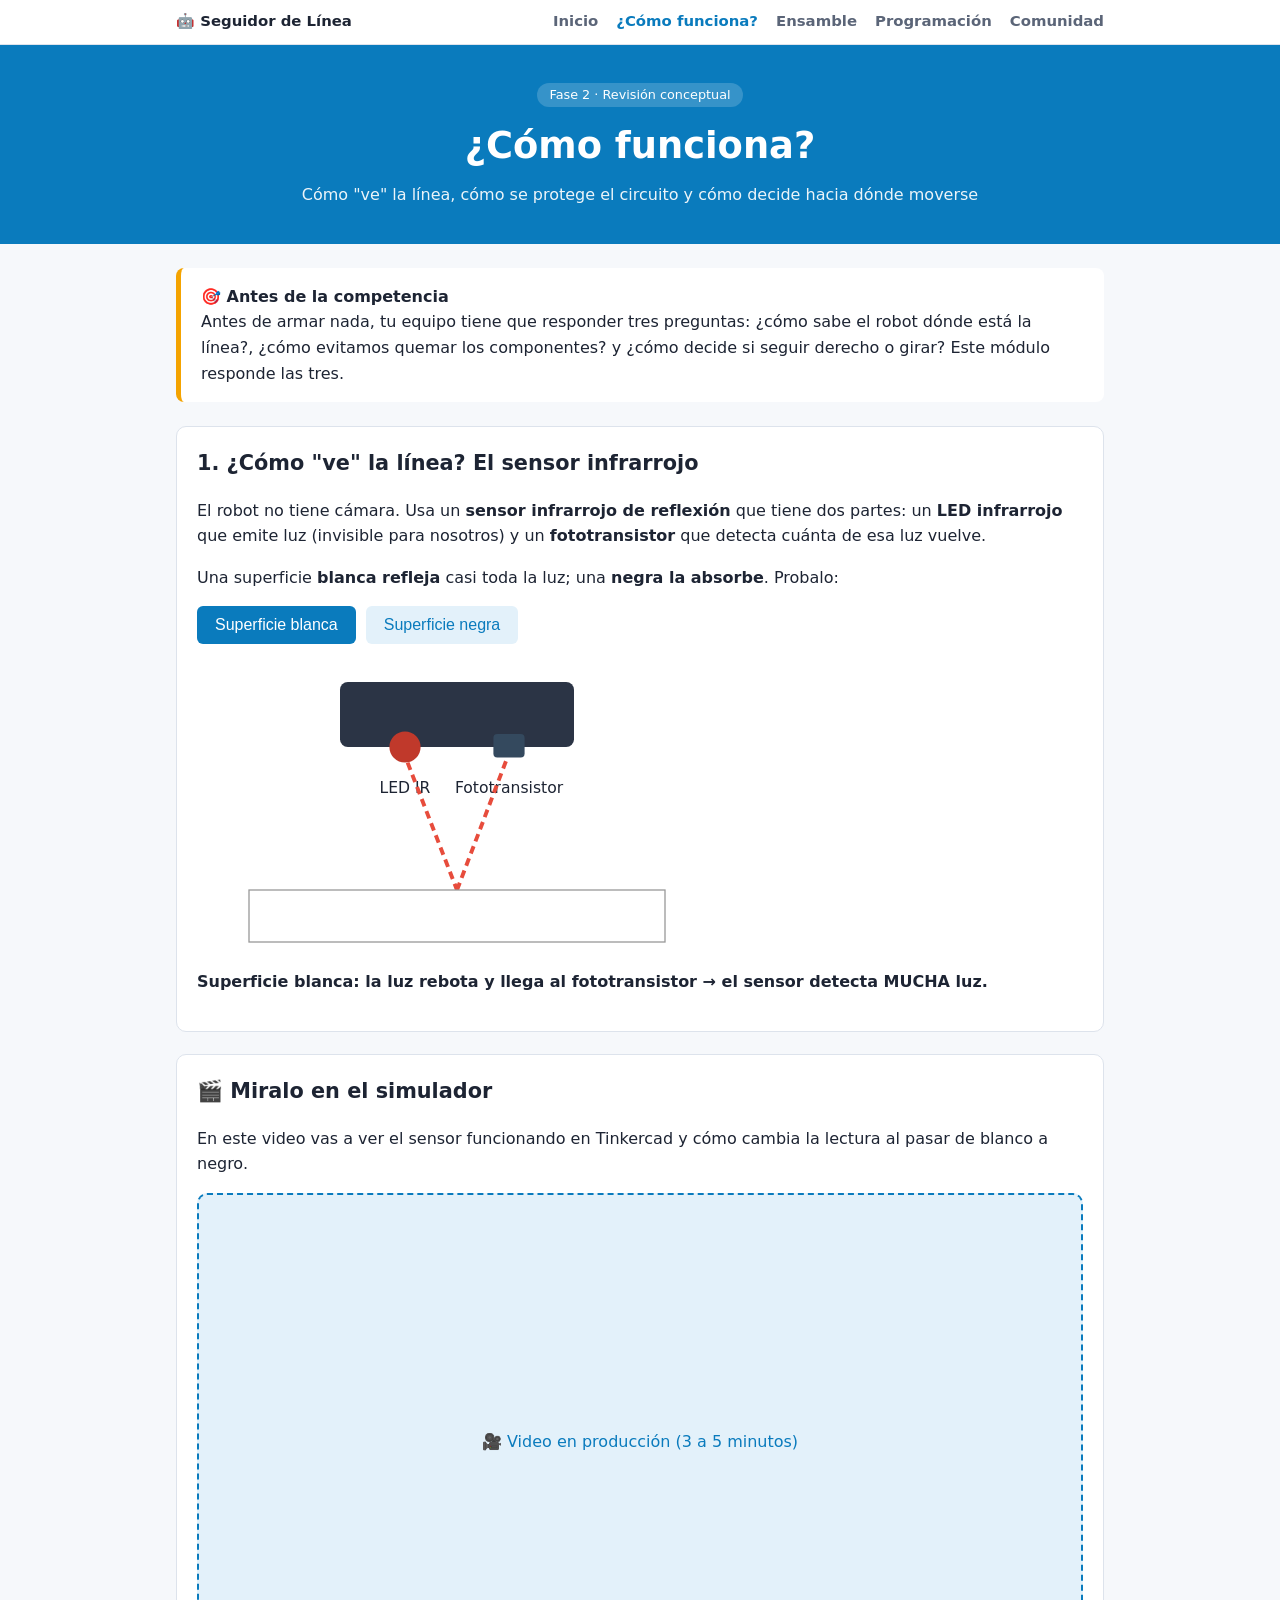
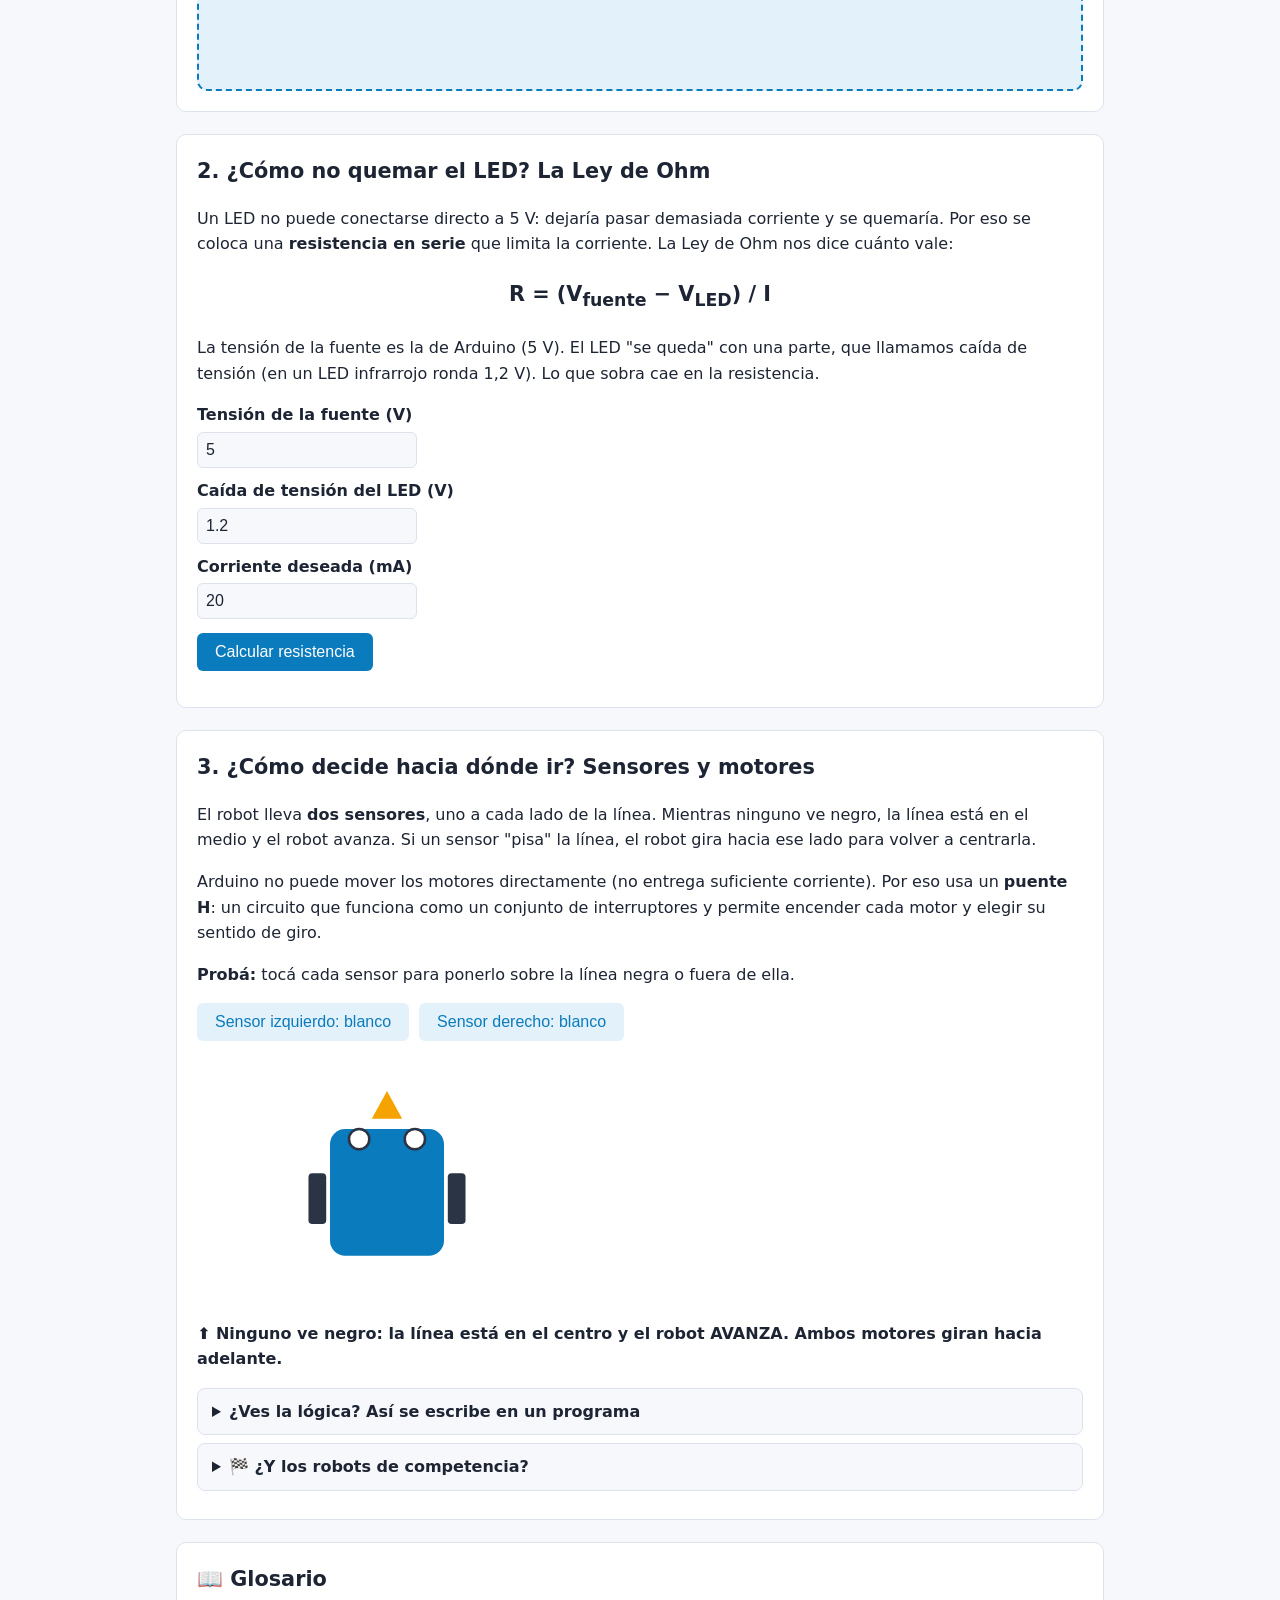
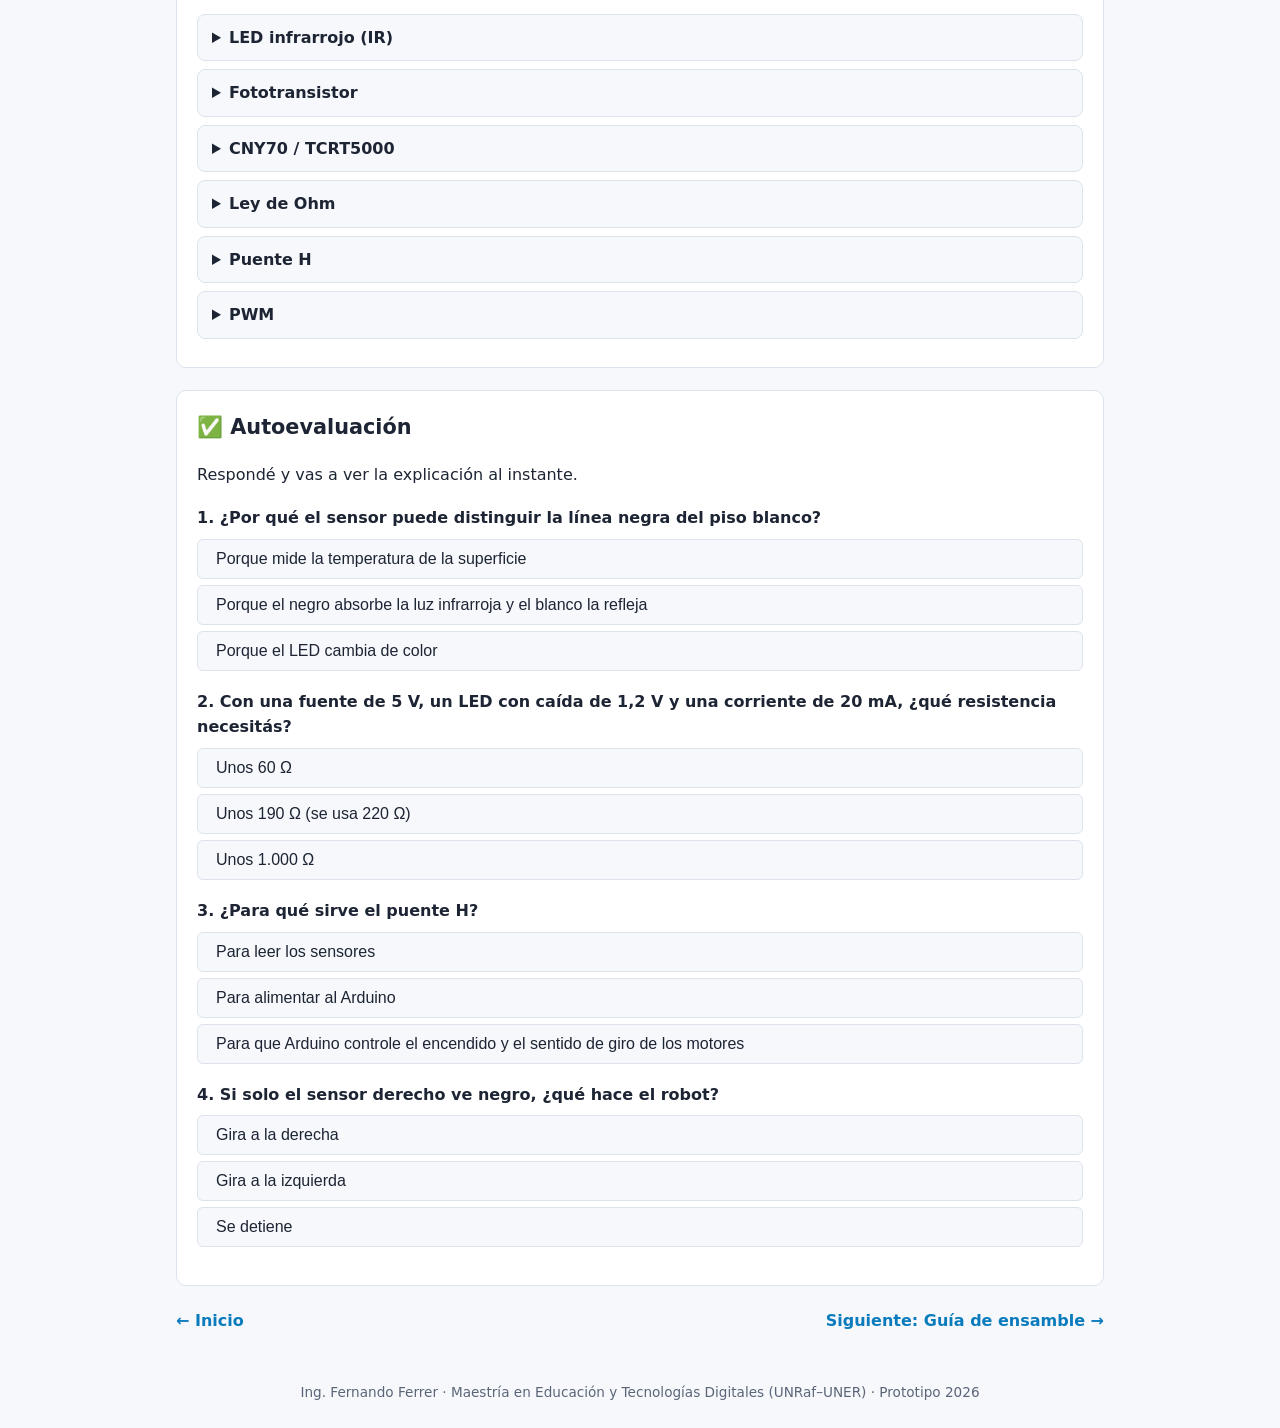
==== como-funciona.html @ a059bcbe "Add files via upload" ====
<!doctype html>
<html lang="es">
<head>
<meta charset="utf-8">
<meta name="viewport" content="width=device-width, initial-scale=1">
<title>¿Cómo funciona? · Seguidor de Línea</title>
<link rel="stylesheet" href="styles.css">
</head>
<body>
<nav class="top"><div class="in">
  <a class="marca" href="index.html">🤖 Seguidor de Línea</a>
  <a href="index.html">Inicio</a>
  <a class="activo" href="como-funciona.html">¿Cómo funciona?</a>
  <a href="ensamble.html">Ensamble</a>
  <a href="programacion.html">Programación</a>
  <a href="comunidad.html">Comunidad</a>
</div></nav>

<header class="hero">
  <span class="fase">Fase 2 · Revisión conceptual</span>
  <h1>¿Cómo funciona?</h1>
  <p>Cómo "ve" la línea, cómo se protege el circuito y cómo decide hacia dónde moverse</p>
</header>

<main>
  <div class="reto">
    <strong>🎯 Antes de la competencia</strong><br>
    Antes de armar nada, tu equipo tiene que responder tres preguntas: ¿cómo sabe el robot dónde está la línea?,
    ¿cómo evitamos quemar los componentes? y ¿cómo decide si seguir derecho o girar?
    Este módulo responde las tres.
  </div>

  <!-- 1. SENSOR -->
  <section class="caja">
    <h2>1. ¿Cómo "ve" la línea? El sensor infrarrojo</h2>
    <p>El robot no tiene cámara. Usa un <strong>sensor infrarrojo de reflexión</strong> que tiene dos partes:
      un <strong>LED infrarrojo</strong> que emite luz (invisible para nosotros) y un <strong>fototransistor</strong> que detecta cuánta de esa luz vuelve.</p>
    <p>Una superficie <strong>blanca refleja</strong> casi toda la luz; una <strong>negra la absorbe</strong>. Probalo:</p>
    <div style="display:flex;gap:10px;flex-wrap:wrap;margin:12px 0">
      <button id="bBlanco" onclick="superficie('blanco')">Superficie blanca</button>
      <button id="bNegro" class="sec" onclick="superficie('negro')">Superficie negra</button>
    </div>
    <svg viewBox="0 0 400 230" style="width:100%;max-width:520px;display:block" role="img" aria-label="Esquema del sensor infrarrojo sobre la superficie">
      <rect x="110" y="20" width="180" height="50" rx="6" fill="#2b3445"/>
      <circle cx="160" cy="70" r="12" fill="#c0392b"/>
      <text x="160" y="105" text-anchor="middle" font-size="12" fill="currentColor">LED IR</text>
      <rect x="228" y="60" width="24" height="18" rx="3" fill="#34495e"/>
      <text x="240" y="105" text-anchor="middle" font-size="12" fill="currentColor">Fototransistor</text>
      <line x1="162" y1="82" x2="200" y2="180" stroke="#e74c3c" stroke-width="3" stroke-dasharray="6 4"/>
      <line id="rayo" x1="200" y1="180" x2="238" y2="80" stroke="#e74c3c" stroke-width="3" stroke-dasharray="6 4"/>
      <rect id="piso" x="40" y="180" width="320" height="40" fill="#ffffff" stroke="#999"/>
    </svg>
    <p class="res" id="lectura"></p>
  </section>

  <!-- VIDEO -->
  <section class="caja">
    <h2>🎬 Miralo en el simulador</h2>
    <p>En este video vas a ver el sensor funcionando en Tinkercad y cómo cambia la lectura al pasar de blanco a negro.</p>
    <div class="video">
      <!-- Cuando subas el video a YouTube (como "no listado"), reemplazá este texto por:
           <iframe src="https://www.youtube.com/embed/CODIGO_DEL_VIDEO" title="Sensor infrarrojo en Tinkercad" allowfullscreen></iframe> -->
      🎥 Video en producción (3 a 5 minutos)
    </div>
  </section>

  <!-- 2. OHM -->
  <section class="caja">
    <h2>2. ¿Cómo no quemar el LED? La Ley de Ohm</h2>
    <p>Un LED no puede conectarse directo a 5 V: dejaría pasar demasiada corriente y se quemaría.
      Por eso se coloca una <strong>resistencia en serie</strong> que limita la corriente. La Ley de Ohm nos dice cuánto vale:</p>
    <p style="text-align:center;font-size:1.3rem;font-weight:700">R = (V<sub>fuente</sub> − V<sub>LED</sub>) / I</p>
    <p>La tensión de la fuente es la de Arduino (5 V). El LED "se queda" con una parte, que llamamos caída de tensión
      (en un LED infrarrojo ronda 1,2 V). Lo que sobra cae en la resistencia.</p>
    <label for="vf">Tensión de la fuente (V)</label>
    <input id="vf" type="number" value="5" step="0.1">
    <label for="vl">Caída de tensión del LED (V)</label>
    <input id="vl" type="number" value="1.2" step="0.1">
    <label for="ma">Corriente deseada (mA)</label>
    <input id="ma" type="number" value="20" step="1">
    <div style="margin-top:14px"><button onclick="calcular()">Calcular resistencia</button></div>
    <p class="res" id="resOhm"></p>
  </section>

  <!-- 3. DECISION -->
  <section class="caja">
    <h2>3. ¿Cómo decide hacia dónde ir? Sensores y motores</h2>
    <p>El robot lleva <strong>dos sensores</strong>, uno a cada lado de la línea. Mientras ninguno ve negro, la línea está en el medio y el robot avanza.
      Si un sensor "pisa" la línea, el robot gira hacia ese lado para volver a centrarla.</p>
    <p>Arduino no puede mover los motores directamente (no entrega suficiente corriente). Por eso usa un <strong>puente H</strong>:
      un circuito que funciona como un conjunto de interruptores y permite encender cada motor y elegir su sentido de giro.</p>
    <p><strong>Probá:</strong> tocá cada sensor para ponerlo sobre la línea negra o fuera de ella.</p>
    <div style="display:flex;gap:10px;flex-wrap:wrap;margin:12px 0">
      <button id="sIzq" class="sec" onclick="toggle('izq')">Sensor izquierdo: blanco</button>
      <button id="sDer" class="sec" onclick="toggle('der')">Sensor derecho: blanco</button>
    </div>
    <svg viewBox="0 0 300 200" style="width:100%;max-width:380px;display:block" role="img" aria-label="Robot visto desde arriba">
      <g id="robot" style="transition:transform .4s" transform-origin="150 110">
        <rect x="105" y="60" width="90" height="100" rx="12" fill="#0a7bbd"/>
        <rect x="88" y="95" width="14" height="40" rx="3" fill="#2b3445"/>
        <rect x="198" y="95" width="14" height="40" rx="3" fill="#2b3445"/>
        <circle id="ledIzq" cx="128" cy="68" r="8" fill="#fff" stroke="#2b3445" stroke-width="2"/>
        <circle id="ledDer" cx="172" cy="68" r="8" fill="#fff" stroke="#2b3445" stroke-width="2"/>
        <polygon points="150,30 138,52 162,52" fill="#f4a300"/>
      </g>
    </svg>
    <p class="res" id="decision"></p>
    <details><summary>¿Ves la lógica? Así se escribe en un programa</summary>
<pre style="overflow-x:auto;font-size:.9rem">si (izquierdo ve negro Y derecho ve negro)  → detenerse
si no, si (izquierdo ve negro)              → girar a la izquierda
si no, si (derecho ve negro)                → girar a la derecha
si no                                       → avanzar</pre>
      Esto es una <strong>estructura condicional</strong>. En el módulo de Programación la vas a escribir en Arduino.
    </details>
    <details><summary>🏁 ¿Y los robots de competencia?</summary>
      Con dos sensores el robot sigue la línea, pero "zigzaguea" y pierde tiempo. Los robots de competencia usan
      una <strong>barra de varios sensores</strong> (5 a 8) para saber <em>cuánto</em> se desvió de la línea, y regulan
      la velocidad de cada motor con <strong>PWM</strong> en lugar de solo encenderlos o apagarlos. Así pueden tomar
      las curvas sin frenar. Es el paso que vas a dar en el módulo de Programación.
    </details>
  </section>

  <!-- GLOSARIO -->
  <section class="caja">
    <h2>📖 Glosario</h2>
    <details><summary>LED infrarrojo (IR)</summary>Diodo que emite luz infrarroja, invisible para el ojo humano pero detectable por sensores.</details>
    <details><summary>Fototransistor</summary>Componente que deja pasar más o menos corriente según la cantidad de luz que recibe.</details>
    <details><summary>CNY70 / TCRT5000</summary>Modelos comerciales de sensor de reflexión que traen el LED IR y el fototransistor en una misma pieza.</details>
    <details><summary>Ley de Ohm</summary>Relación entre tensión (V), corriente (I) y resistencia (R): V = I × R.</details>
    <details><summary>Puente H</summary>Circuito (por ejemplo L293D o L298N) que permite controlar el encendido y el sentido de giro de un motor de corriente continua.</details>
    <details><summary>PWM</summary>Modulación por ancho de pulso: una forma de regular la velocidad del motor encendiéndolo y apagándolo muy rápido.</details>
  </section>

  <!-- QUIZ -->
  <section class="caja">
    <h2>✅ Autoevaluación</h2>
    <p>Respondé y vas a ver la explicación al instante.</p>
    <div id="quiz"></div>
    <p class="res" id="puntaje"></p>
  </section>

  <div class="pasos">
    <a href="index.html">← Inicio</a>
    <a href="ensamble.html">Siguiente: Guía de ensamble →</a>
  </div>
</main>

<footer>
  Ing. Fernando Ferrer · Maestría en Educación y Tecnologías Digitales (UNRaf–UNER) · Prototipo 2026
</footer>

<script>
// 1. Sensor
function superficie(tipo){
  var blanco = tipo === 'blanco';
  document.getElementById('piso').setAttribute('fill', blanco ? '#ffffff' : '#111111');
  var r = document.getElementById('rayo');
  r.setAttribute('opacity', blanco ? '1' : '0.12');
  document.getElementById('bBlanco').className = blanco ? '' : 'sec';
  document.getElementById('bNegro').className = blanco ? 'sec' : '';
  document.getElementById('lectura').textContent = blanco
    ? 'Superficie blanca: la luz rebota y llega al fototransistor → el sensor detecta MUCHA luz.'
    : 'Superficie negra: la luz se absorbe y casi no vuelve → el sensor detecta POCA luz. ¡Encontró la línea!';
}
superficie('blanco');

// 2. Ohm
var E12 = [1,1.2,1.5,1.8,2.2,2.7,3.3,3.9,4.7,5.6,6.8,8.2];
function comercial(r){
  var d = Math.pow(10, Math.floor(Math.log10(r)));
  for (var k = 0; k < 2; k++){
    for (var i = 0; i < E12.length; i++){ var v = E12[i]*d; if (v >= r - 1e-9) return v; }
    d *= 10;
  }
  return r;
}
function calcular(){
  var vf = parseFloat(document.getElementById('vf').value);
  var vl = parseFloat(document.getElementById('vl').value);
  var i = parseFloat(document.getElementById('ma').value) / 1000;
  var out = document.getElementById('resOhm');
  if (!(vf > 0) || !(vl >= 0) || !(i > 0)) { out.textContent = 'Revisá los valores: deben ser mayores a cero.'; return; }
  if (vl >= vf) { out.textContent = 'La caída del LED tiene que ser menor que la tensión de la fuente.'; return; }
  var r = (vf - vl) / i;
  var c = comercial(r);
  out.textContent = 'R = (' + vf + ' − ' + vl + ') / ' + i + ' A = ' + r.toFixed(0) +
    ' Ω  →  usá el valor comercial ' + (c >= 1000 ? (c/1000) + ' kΩ' : c.toFixed(0) + ' Ω') +
    ' (siempre el inmediato superior, así la corriente queda un poco por debajo del límite).';
}

// 3. Decision
var est = {izq:false, der:false};
function toggle(lado){
  est[lado] = !est[lado];
  var b = document.getElementById(lado === 'izq' ? 'sIzq' : 'sDer');
  b.textContent = 'Sensor ' + (lado === 'izq' ? 'izquierdo' : 'derecho') + ': ' + (est[lado] ? 'NEGRO' : 'blanco');
  b.className = est[lado] ? '' : 'sec';
  document.getElementById(lado === 'izq' ? 'ledIzq' : 'ledDer').setAttribute('fill', est[lado] ? '#111' : '#fff');
  decidir();
}
function decidir(){
  var t, ang = 0;
  if (est.izq && est.der){ t = '⏹️ Ambos ven negro (cruce o fin de pista): el robot se DETIENE. Los dos motores se apagan.'; }
  else if (est.izq){ t = '↖️ La línea quedó a la izquierda: el robot GIRA A LA IZQUIERDA. Se frena el motor izquierdo y sigue el derecho.'; ang = -25; }
  else if (est.der){ t = '↗️ La línea quedó a la derecha: el robot GIRA A LA DERECHA. Se frena el motor derecho y sigue el izquierdo.'; ang = 25; }
  else { t = '⬆️ Ninguno ve negro: la línea está en el centro y el robot AVANZA. Ambos motores giran hacia adelante.'; }
  document.getElementById('robot').setAttribute('transform', 'rotate(' + ang + ' 150 110)');
  document.getElementById('decision').textContent = t;
}
decidir();

// Quiz
var preguntas = [
  {p:'¿Por qué el sensor puede distinguir la línea negra del piso blanco?',
   o:['Porque mide la temperatura de la superficie','Porque el negro absorbe la luz infrarroja y el blanco la refleja','Porque el LED cambia de color'], c:1,
   e:'El fototransistor recibe mucha luz reflejada sobre blanco y muy poca sobre negro.'},
  {p:'Con una fuente de 5 V, un LED con caída de 1,2 V y una corriente de 20 mA, ¿qué resistencia necesitás?',
   o:['Unos 60 Ω','Unos 190 Ω (se usa 220 Ω)','Unos 1.000 Ω'], c:1,
   e:'R = (5 − 1,2) / 0,02 = 190 Ω. Se elige el valor comercial superior: 220 Ω.'},
  {p:'¿Para qué sirve el puente H?',
   o:['Para leer los sensores','Para alimentar al Arduino','Para que Arduino controle el encendido y el sentido de giro de los motores'], c:2,
   e:'Arduino da muy poca corriente; el puente H maneja la potencia de los motores siguiendo sus órdenes.'},
  {p:'Si solo el sensor derecho ve negro, ¿qué hace el robot?',
   o:['Gira a la derecha','Gira a la izquierda','Se detiene'], c:0,
   e:'La línea se corrió hacia la derecha, así que el robot gira hacia ese lado para volver a centrarla.'}
];
var aciertos = 0, respondidas = 0;
var qz = document.getElementById('quiz');
preguntas.forEach(function(q, n){
  var d = document.createElement('div'); d.className = 'pregunta';
  var h = document.createElement('p'); h.textContent = (n+1) + '. ' + q.p; d.appendChild(h);
  var fb = document.createElement('div'); fb.className = 'fb';
  q.o.forEach(function(txt, k){
    var b = document.createElement('button'); b.className = 'opc'; b.textContent = txt;
    b.onclick = function(){
      if (d.dataset.ok) return; d.dataset.ok = '1'; respondidas++;
      var bien = k === q.c; if (bien) aciertos++;
      b.classList.add(bien ? 'ok' : 'mal');
      d.querySelectorAll('.opc')[q.c].classList.add('ok');
      fb.textContent = (bien ? '¡Correcto! ' : 'No exactamente. ') + q.e;
      if (respondidas === preguntas.length)
        document.getElementById('puntaje').textContent = 'Resultado: ' + aciertos + ' de ' + preguntas.length +
          (aciertos === preguntas.length ? ' 🎉 ¡Listo para el ensamble!' : ' · Repasá las secciones y volvé a intentarlo recargando la página.');
    };
    d.appendChild(b);
  });
  d.appendChild(fb); qz.appendChild(d);
});
</script>
</body>
</html>
---- styles.css ----
:root{
  --bg:#f6f8fb; --card:#ffffff; --text:#1d2433; --muted:#5b6578;
  --accent:#0a7bbd; --accent-soft:#e3f1fa; --accent2:#f4a300;
  --ok:#1f9d55; --bad:#d64545; --border:#dde3ec;
}
@media (prefers-color-scheme: dark){
  :root{ --bg:#11151c; --card:#1a202b; --text:#e8ecf3; --muted:#9aa5b8;
         --border:#2c3442; --accent:#3aa8e8; --accent-soft:#16303f; }
}
*{box-sizing:border-box}
body{margin:0;font-family:system-ui,-apple-system,"Segoe UI",Roboto,sans-serif;background:var(--bg);color:var(--text);line-height:1.6}
a{color:var(--accent)}
nav.top{background:var(--card);border-bottom:1px solid var(--border);position:sticky;top:0;z-index:10}
nav.top .in{max-width:960px;margin:0 auto;padding:10px 16px;display:flex;flex-wrap:wrap;gap:6px 18px;align-items:center}
nav.top a{text-decoration:none;color:var(--muted);font-size:.93rem;font-weight:600}
nav.top a.marca{color:var(--text);margin-right:auto}
nav.top a.activo{color:var(--accent)}
header.hero{background:var(--accent);color:#fff;padding:36px 16px;text-align:center}
header.hero h1{margin:0 0 6px;font-size:clamp(1.5rem,4vw,2.3rem)}
header.hero p{margin:0;opacity:.92}
.fase{display:inline-block;background:rgba(255,255,255,.18);border-radius:20px;padding:2px 12px;font-size:.8rem;margin-bottom:10px}
main{max-width:960px;margin:0 auto;padding:24px 16px}
.reto{background:var(--card);border-left:5px solid var(--accent2);padding:16px 20px;border-radius:8px;margin-bottom:24px}
.caja{background:var(--card);border:1px solid var(--border);border-radius:10px;padding:20px;margin-bottom:22px}
.caja h2{margin-top:0;font-size:1.3rem}
.grid{display:grid;grid-template-columns:repeat(auto-fit,minmax(200px,1fr));gap:14px}
.nodo{background:var(--card);border:1px solid var(--border);border-radius:10px;padding:16px;text-decoration:none;color:var(--text);display:block}
.nodo:hover{border-color:var(--accent)}
.nodo strong{display:block;color:var(--accent);margin-bottom:4px}
.nodo span{color:var(--muted);font-size:.92rem}
.badge{display:inline-block;font-size:.75rem;font-weight:700;padding:2px 10px;border-radius:12px;background:var(--accent-soft);color:var(--accent)}
.badge.wip{background:#fff3d6;color:#8a5a00}
label{display:block;margin:10px 0 4px;font-weight:600}
input[type=number]{width:100%;max-width:220px;padding:8px;border:1px solid var(--border);border-radius:6px;background:var(--bg);color:var(--text);font-size:1rem}
button{padding:10px 18px;border:0;border-radius:6px;background:var(--accent);color:#fff;font-size:1rem;cursor:pointer}
button.sec{background:var(--accent-soft);color:var(--accent)}
.res{margin-top:14px;font-weight:600}
.video{position:relative;aspect-ratio:16/9;background:var(--accent-soft);border:2px dashed var(--accent);border-radius:10px;display:flex;align-items:center;justify-content:center;text-align:center;padding:16px;color:var(--accent)}
.video iframe{position:absolute;inset:0;width:100%;height:100%;border:0;border-radius:10px}
details{border:1px solid var(--border);border-radius:8px;padding:10px 14px;margin:8px 0;background:var(--bg)}
summary{cursor:pointer;font-weight:600}
.pregunta{margin:18px 0}
.pregunta p{font-weight:600;margin:0 0 8px}
.opc{display:block;width:100%;text-align:left;margin:6px 0;background:var(--bg);color:var(--text);border:1px solid var(--border)}
.opc.ok{background:#e1f5e9;border-color:var(--ok);color:#135c33}
.opc.mal{background:#fbe3e3;border-color:var(--bad);color:#7a1f1f}
.fb{font-size:.93rem;color:var(--muted);margin-top:4px}
.pasos{display:flex;justify-content:space-between;gap:12px;flex-wrap:wrap;margin-top:10px}
.pasos a{font-weight:600;text-decoration:none}
footer{text-align:center;color:var(--muted);font-size:.85rem;padding:24px 16px}
svg text{font-family:system-ui,sans-serif}
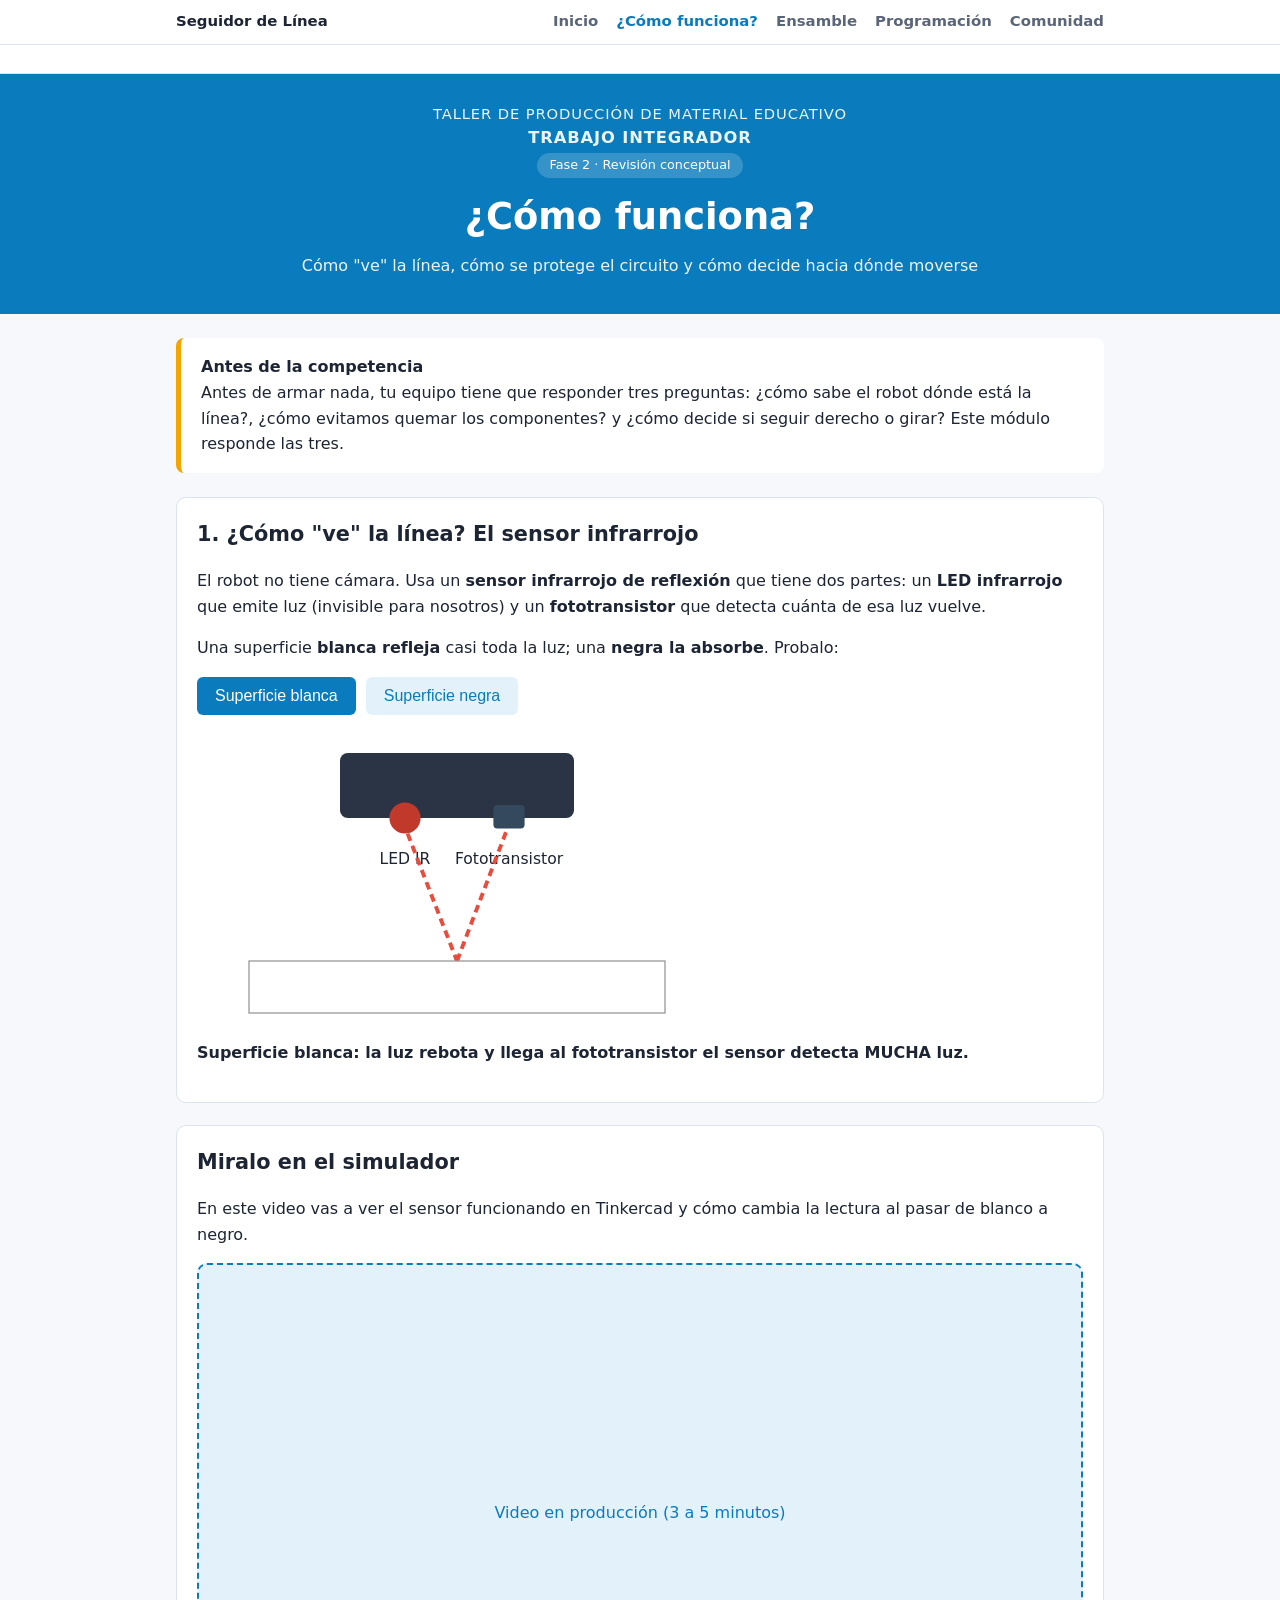
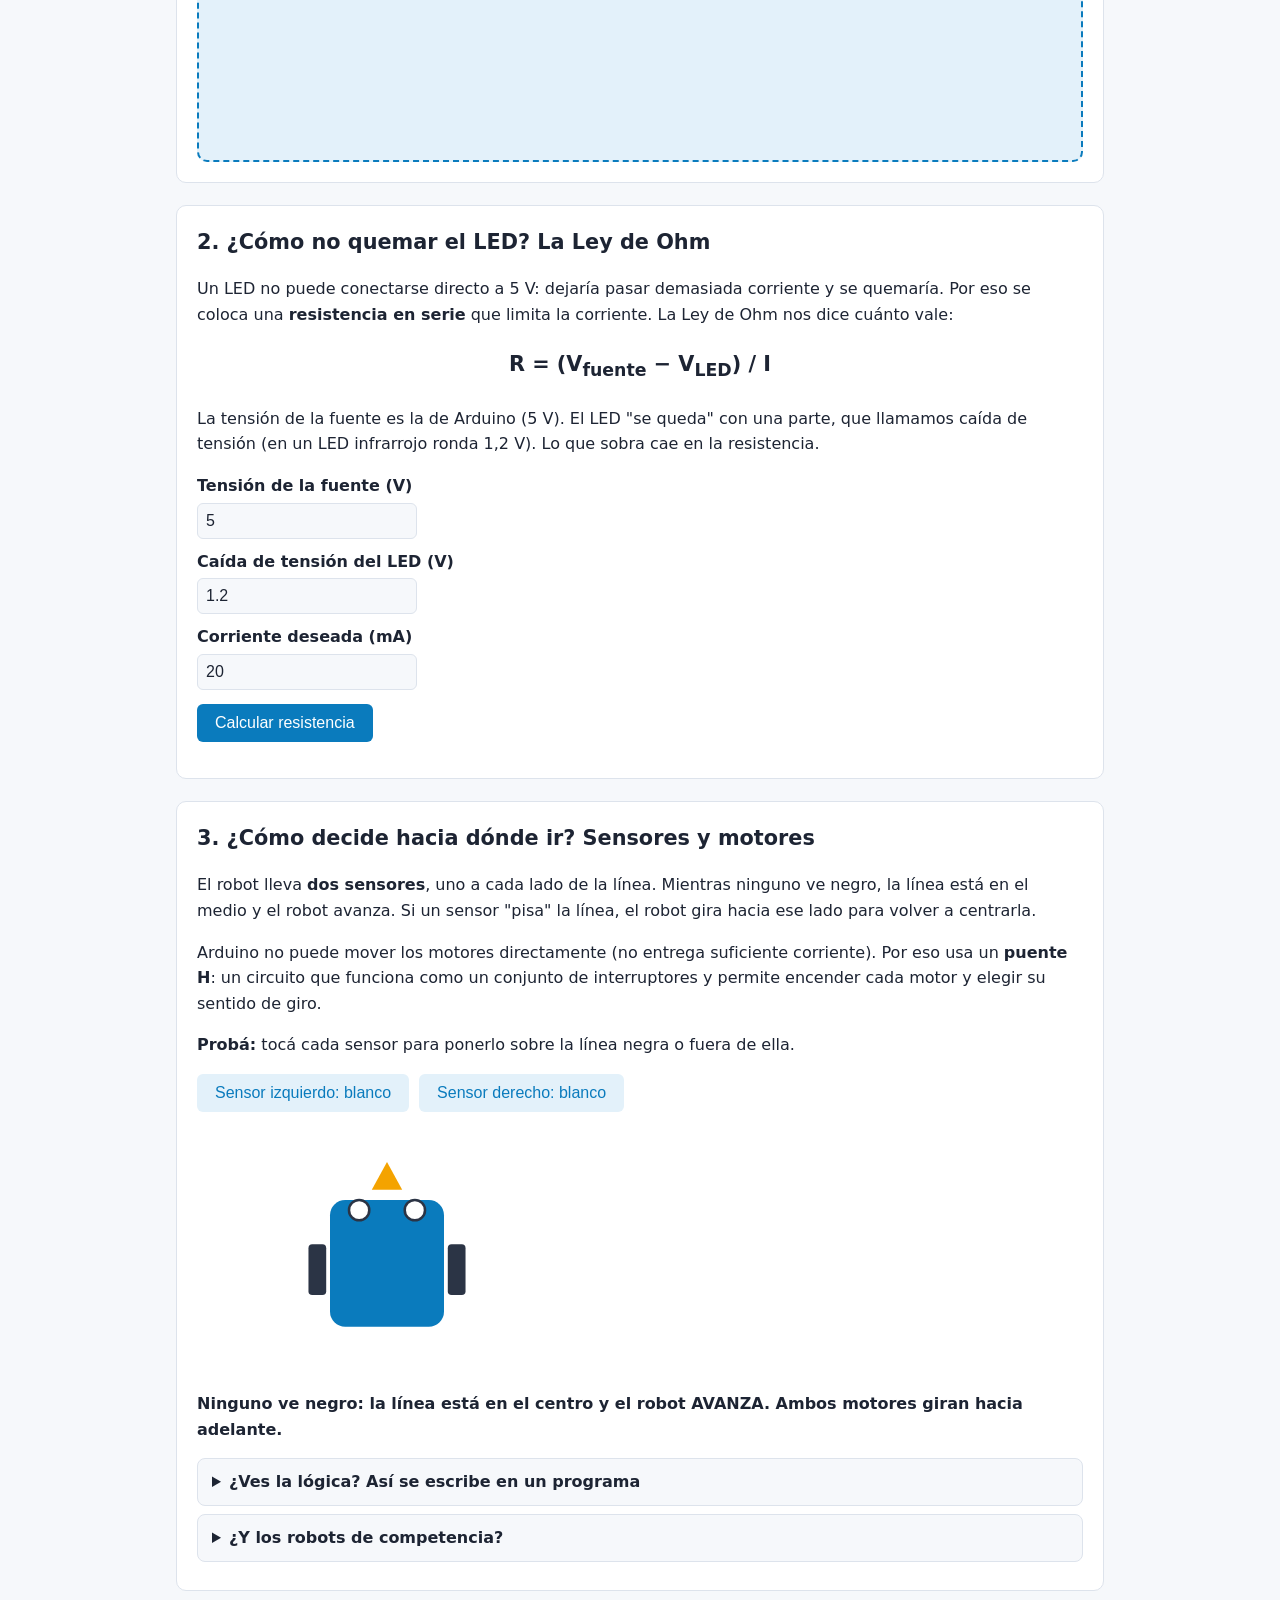
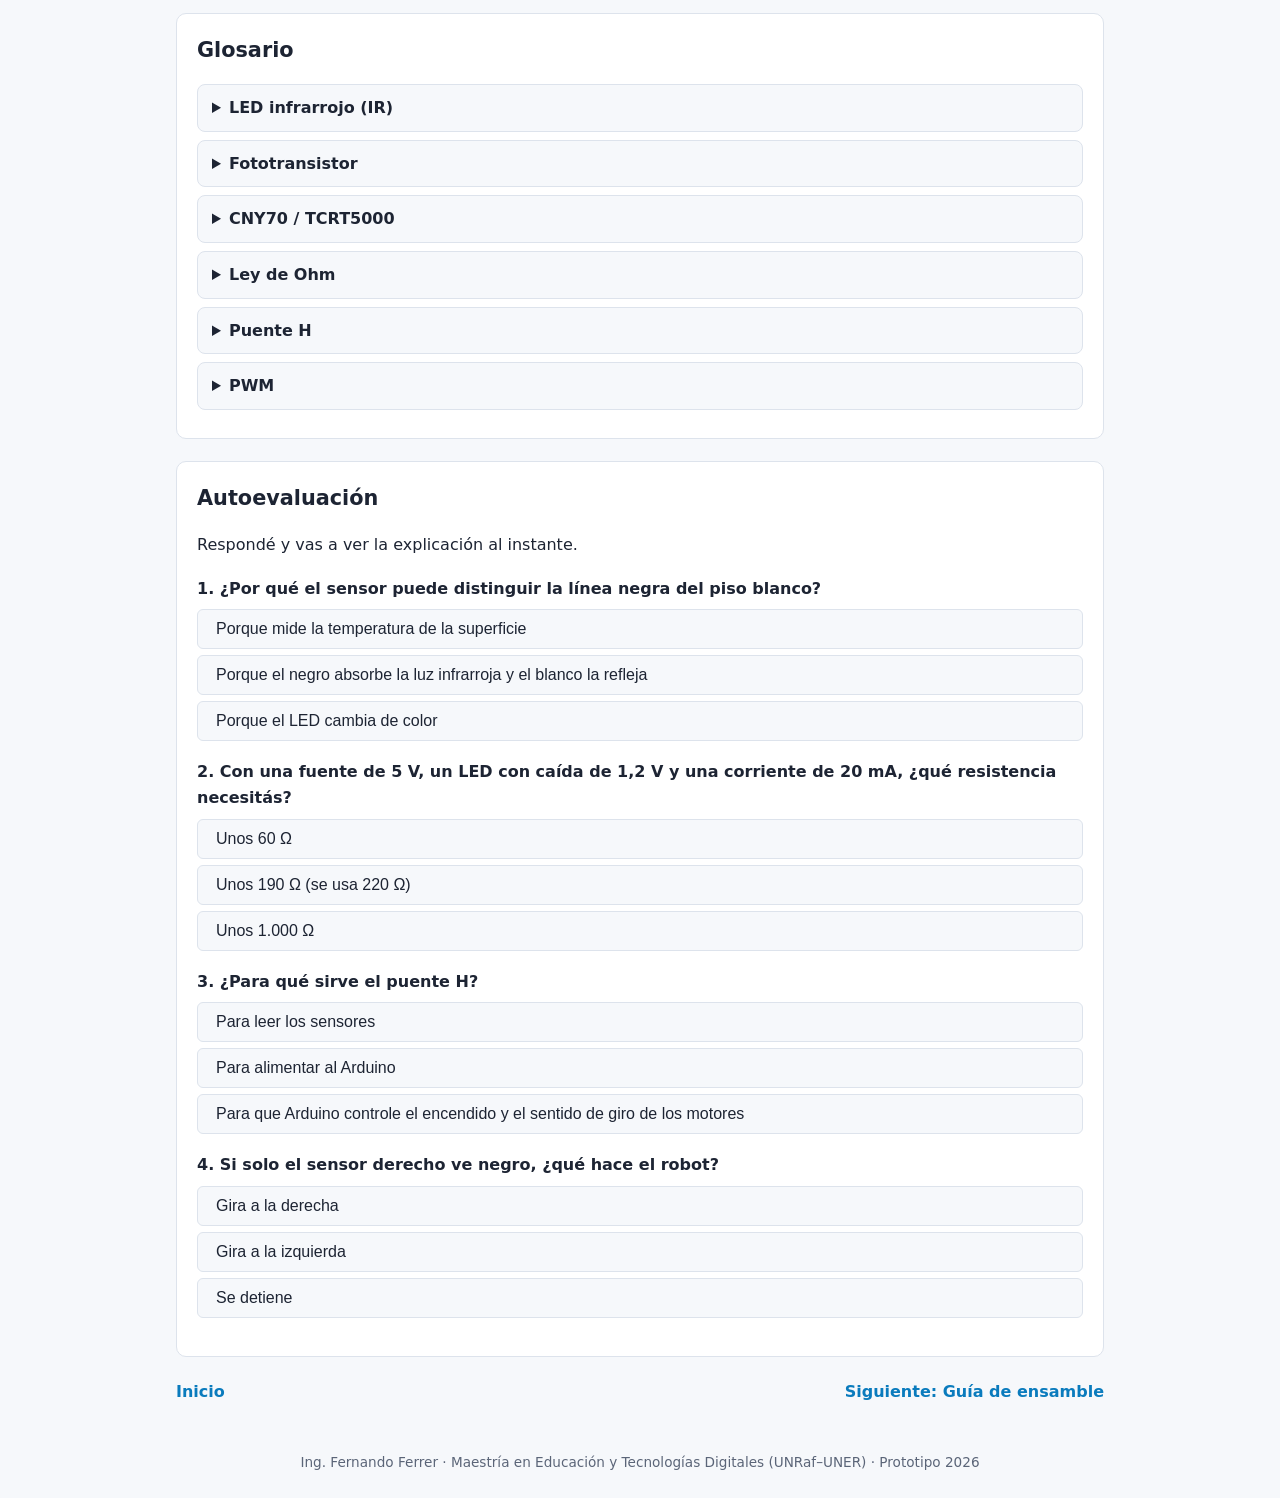
==== commit a8f68350: "Add files via upload" ====
--- a/como-funciona.html
+++ b/como-funciona.html
@@ -8,7 +8,7 @@
 </head>
 <body>
 <nav class="top"><div class="in">
-  <a class="marca" href="index.html">🤖 Seguidor de Línea</a>
+  <a class="marca" href="index.html">Seguidor de Línea</a>
   <a href="index.html">Inicio</a>
   <a class="activo" href="como-funciona.html">¿Cómo funciona?</a>
   <a href="ensamble.html">Ensamble</a>
@@ -17,6 +17,11 @@
 </div></nav>
 
 <header class="hero">
+  <div class="logos">
+    <img src="img/logo-unraf.png" alt="Universidad Nacional de Rafaela (UNRaf)" onerror="this.style.display='none'">
+    <img src="img/logo-uner.png" alt="Universidad Nacional de Entre Ríos (UNER)" onerror="this.style.display='none'">
+  </div>
+  <p class="copete">Taller de Producción de Material Educativo<br><strong>Trabajo integrador</strong></p>
   <span class="fase">Fase 2 · Revisión conceptual</span>
   <h1>¿Cómo funciona?</h1>
   <p>Cómo "ve" la línea, cómo se protege el circuito y cómo decide hacia dónde moverse</p>
@@ -24,7 +29,7 @@
 
 <main>
   <div class="reto">
-    <strong>🎯 Antes de la competencia</strong><br>
+    <strong>Antes de la competencia</strong><br>
     Antes de armar nada, tu equipo tiene que responder tres preguntas: ¿cómo sabe el robot dónde está la línea?,
     ¿cómo evitamos quemar los componentes? y ¿cómo decide si seguir derecho o girar?
     Este módulo responde las tres.
@@ -55,12 +60,12 @@
 
   <!-- VIDEO -->
   <section class="caja">
-    <h2>🎬 Miralo en el simulador</h2>
+    <h2>Miralo en el simulador</h2>
     <p>En este video vas a ver el sensor funcionando en Tinkercad y cómo cambia la lectura al pasar de blanco a negro.</p>
     <div class="video">
       <!-- Cuando subas el video a YouTube (como "no listado"), reemplazá este texto por:
            <iframe src="https://www.youtube.com/embed/CODIGO_DEL_VIDEO" title="Sensor infrarrojo en Tinkercad" allowfullscreen></iframe> -->
-      🎥 Video en producción (3 a 5 minutos)
+      Video en producción (3 a 5 minutos)
     </div>
   </section>
 
@@ -106,13 +111,13 @@
     </svg>
     <p class="res" id="decision"></p>
     <details><summary>¿Ves la lógica? Así se escribe en un programa</summary>
-<pre style="overflow-x:auto;font-size:.9rem">si (izquierdo ve negro Y derecho ve negro)  → detenerse
-si no, si (izquierdo ve negro)              → girar a la izquierda
-si no, si (derecho ve negro)                → girar a la derecha
-si no                                       → avanzar</pre>
+<pre style="overflow-x:auto;font-size:.9rem">si (izquierdo ve negro Y derecho ve negro)  detenerse
+si no, si (izquierdo ve negro)              girar a la izquierda
+si no, si (derecho ve negro)                girar a la derecha
+si no                                       avanzar</pre>
       Esto es una <strong>estructura condicional</strong>. En el módulo de Programación la vas a escribir en Arduino.
     </details>
-    <details><summary>🏁 ¿Y los robots de competencia?</summary>
+    <details><summary>¿Y los robots de competencia?</summary>
       Con dos sensores el robot sigue la línea, pero "zigzaguea" y pierde tiempo. Los robots de competencia usan
       una <strong>barra de varios sensores</strong> (5 a 8) para saber <em>cuánto</em> se desvió de la línea, y regulan
       la velocidad de cada motor con <strong>PWM</strong> en lugar de solo encenderlos o apagarlos. Así pueden tomar
@@ -122,7 +127,7 @@
 
   <!-- GLOSARIO -->
   <section class="caja">
-    <h2>📖 Glosario</h2>
+    <h2>Glosario</h2>
     <details><summary>LED infrarrojo (IR)</summary>Diodo que emite luz infrarroja, invisible para el ojo humano pero detectable por sensores.</details>
     <details><summary>Fototransistor</summary>Componente que deja pasar más o menos corriente según la cantidad de luz que recibe.</details>
     <details><summary>CNY70 / TCRT5000</summary>Modelos comerciales de sensor de reflexión que traen el LED IR y el fototransistor en una misma pieza.</details>
@@ -133,15 +138,15 @@
 
   <!-- QUIZ -->
   <section class="caja">
-    <h2>✅ Autoevaluación</h2>
+    <h2>Autoevaluación</h2>
     <p>Respondé y vas a ver la explicación al instante.</p>
     <div id="quiz"></div>
     <p class="res" id="puntaje"></p>
   </section>
 
   <div class="pasos">
-    <a href="index.html">← Inicio</a>
-    <a href="ensamble.html">Siguiente: Guía de ensamble →</a>
+    <a href="index.html">Inicio</a>
+    <a href="ensamble.html">Siguiente: Guía de ensamble </a>
   </div>
 </main>
 
@@ -159,8 +164,8 @@
   document.getElementById('bBlanco').className = blanco ? '' : 'sec';
   document.getElementById('bNegro').className = blanco ? 'sec' : '';
   document.getElementById('lectura').textContent = blanco
-    ? 'Superficie blanca: la luz rebota y llega al fototransistor → el sensor detecta MUCHA luz.'
-    : 'Superficie negra: la luz se absorbe y casi no vuelve → el sensor detecta POCA luz. ¡Encontró la línea!';
+    ? 'Superficie blanca: la luz rebota y llega al fototransistor el sensor detecta MUCHA luz.'
+    : 'Superficie negra: la luz se absorbe y casi no vuelve el sensor detecta POCA luz. ¡Encontró la línea!';
 }
 superficie('blanco');
 
@@ -184,7 +189,7 @@
   var r = (vf - vl) / i;
   var c = comercial(r);
   out.textContent = 'R = (' + vf + ' − ' + vl + ') / ' + i + ' A = ' + r.toFixed(0) +
-    ' Ω  →  usá el valor comercial ' + (c >= 1000 ? (c/1000) + ' kΩ' : c.toFixed(0) + ' Ω') +
+    ' Ω   usá el valor comercial ' + (c >= 1000 ? (c/1000) + ' kΩ' : c.toFixed(0) + ' Ω') +
     ' (siempre el inmediato superior, así la corriente queda un poco por debajo del límite).';
 }
 
@@ -200,10 +205,10 @@
 }
 function decidir(){
   var t, ang = 0;
-  if (est.izq && est.der){ t = '⏹️ Ambos ven negro (cruce o fin de pista): el robot se DETIENE. Los dos motores se apagan.'; }
-  else if (est.izq){ t = '↖️ La línea quedó a la izquierda: el robot GIRA A LA IZQUIERDA. Se frena el motor izquierdo y sigue el derecho.'; ang = -25; }
-  else if (est.der){ t = '↗️ La línea quedó a la derecha: el robot GIRA A LA DERECHA. Se frena el motor derecho y sigue el izquierdo.'; ang = 25; }
-  else { t = '⬆️ Ninguno ve negro: la línea está en el centro y el robot AVANZA. Ambos motores giran hacia adelante.'; }
+  if (est.izq && est.der){ t = 'Ambos ven negro (cruce o fin de pista): el robot se DETIENE. Los dos motores se apagan.'; }
+  else if (est.izq){ t = 'La línea quedó a la izquierda: el robot GIRA A LA IZQUIERDA. Se frena el motor izquierdo y sigue el derecho.'; ang = -25; }
+  else if (est.der){ t = 'La línea quedó a la derecha: el robot GIRA A LA DERECHA. Se frena el motor derecho y sigue el izquierdo.'; ang = 25; }
+  else { t = 'Ninguno ve negro: la línea está en el centro y el robot AVANZA. Ambos motores giran hacia adelante.'; }
   document.getElementById('robot').setAttribute('transform', 'rotate(' + ang + ' 150 110)');
   document.getElementById('decision').textContent = t;
 }
@@ -240,7 +245,7 @@
       fb.textContent = (bien ? '¡Correcto! ' : 'No exactamente. ') + q.e;
       if (respondidas === preguntas.length)
         document.getElementById('puntaje').textContent = 'Resultado: ' + aciertos + ' de ' + preguntas.length +
-          (aciertos === preguntas.length ? ' 🎉 ¡Listo para el ensamble!' : ' · Repasá las secciones y volvé a intentarlo recargando la página.');
+          (aciertos === preguntas.length ? ' ¡Listo para el ensamble!' : ' · Repasá las secciones y volvé a intentarlo recargando la página.');
     };
     d.appendChild(b);
   });
--- a/styles.css
+++ b/styles.css
@@ -49,3 +49,15 @@
 .pasos a{font-weight:600;text-decoration:none}
 footer{text-align:center;color:var(--muted);font-size:.85rem;padding:24px 16px}
 svg text{font-family:system-ui,sans-serif}
+
+/* Copete institucional */
+.logos{display:flex;justify-content:space-between;align-items:center;gap:16px;flex-wrap:wrap;
+  background:#fff;margin:-36px -16px 28px;padding:14px max(16px, calc((100% - 928px)/2));border-bottom:1px solid var(--border)}
+.logos img{height:54px;width:auto}
+.logos img[alt*="Entre"]{height:62px}
+.copete{margin:0 0 12px;font-size:.92rem;letter-spacing:.06em;text-transform:uppercase;opacity:.95}
+.copete strong{font-size:1.02rem}
+.audio-hero{max-width:520px;margin:18px auto 0;background:rgba(255,255,255,.14);border-radius:10px;padding:10px 14px}
+.audio-hero p{margin:0 0 6px;font-weight:600}
+.audio-hero audio{width:100%}
+@media (max-width:520px){.logos{justify-content:center}.logos img{height:42px}.logos img[alt*="Entre"]{height:48px}}
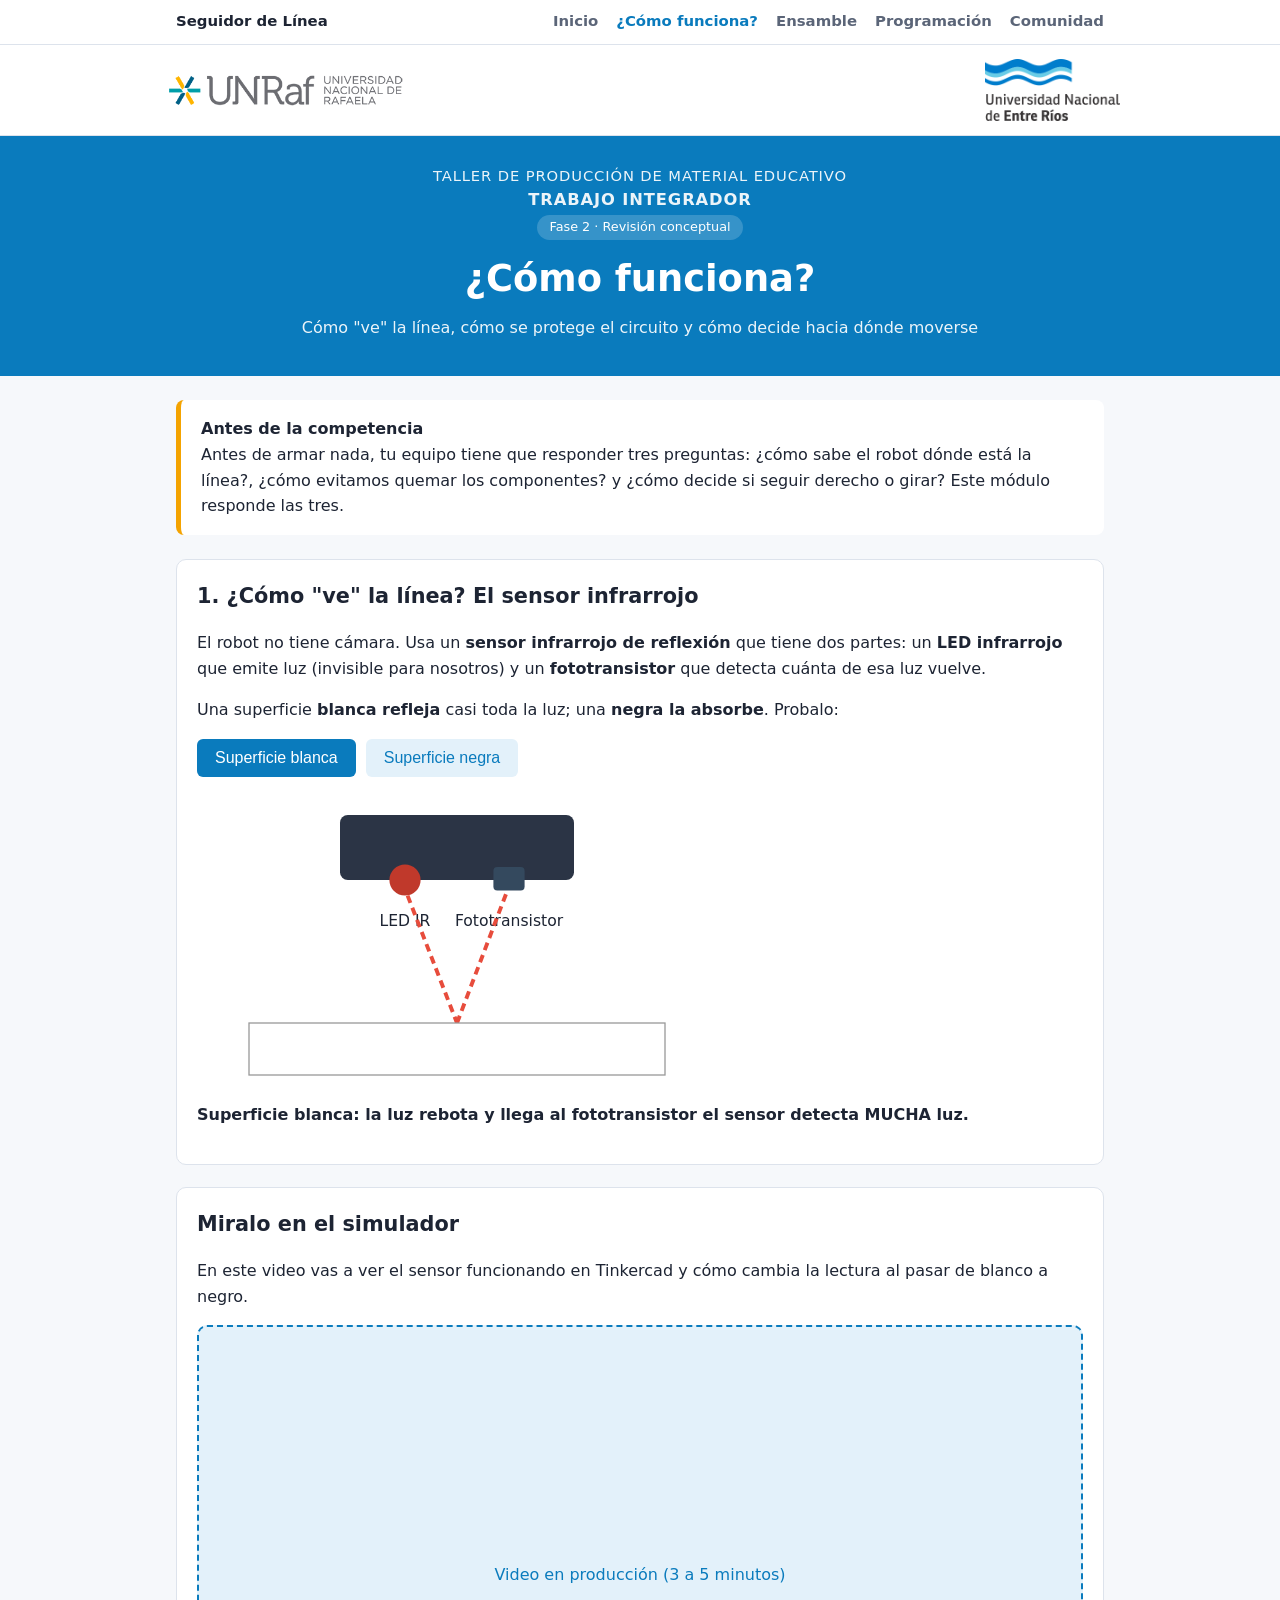
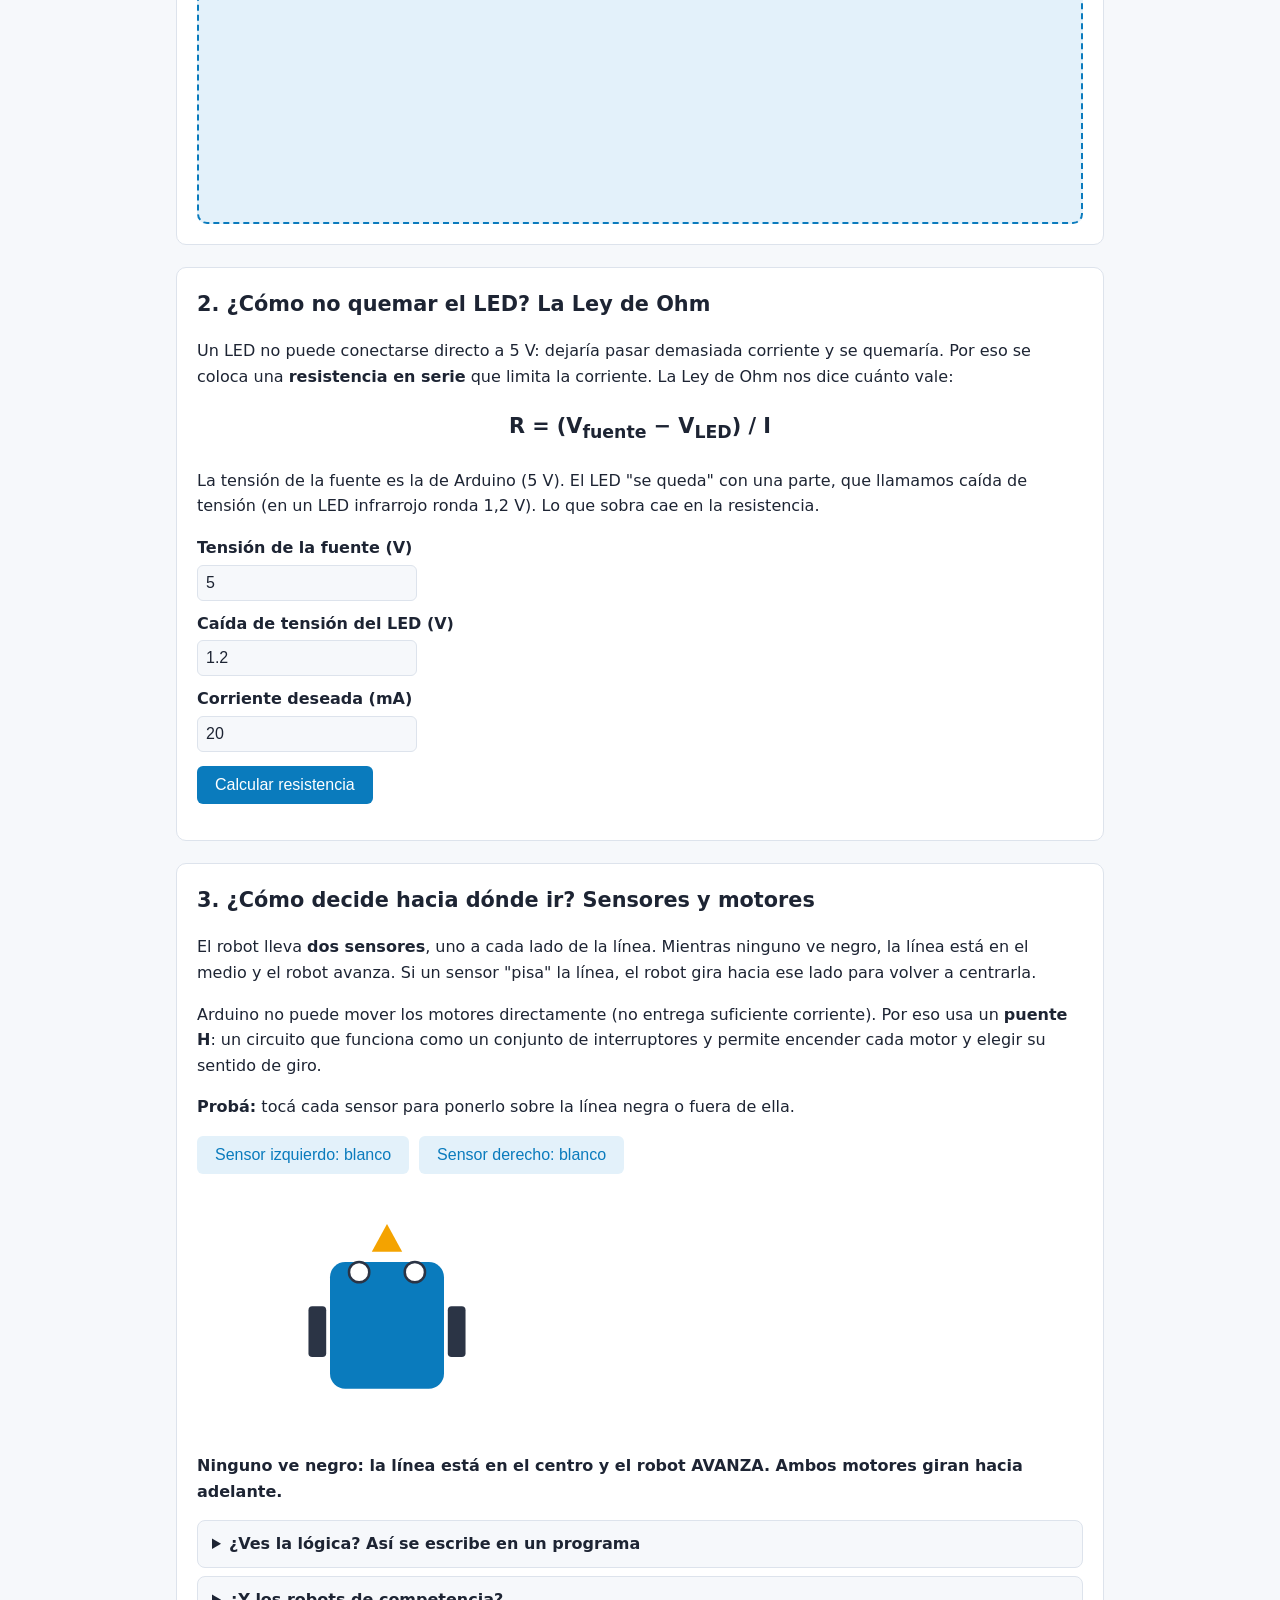
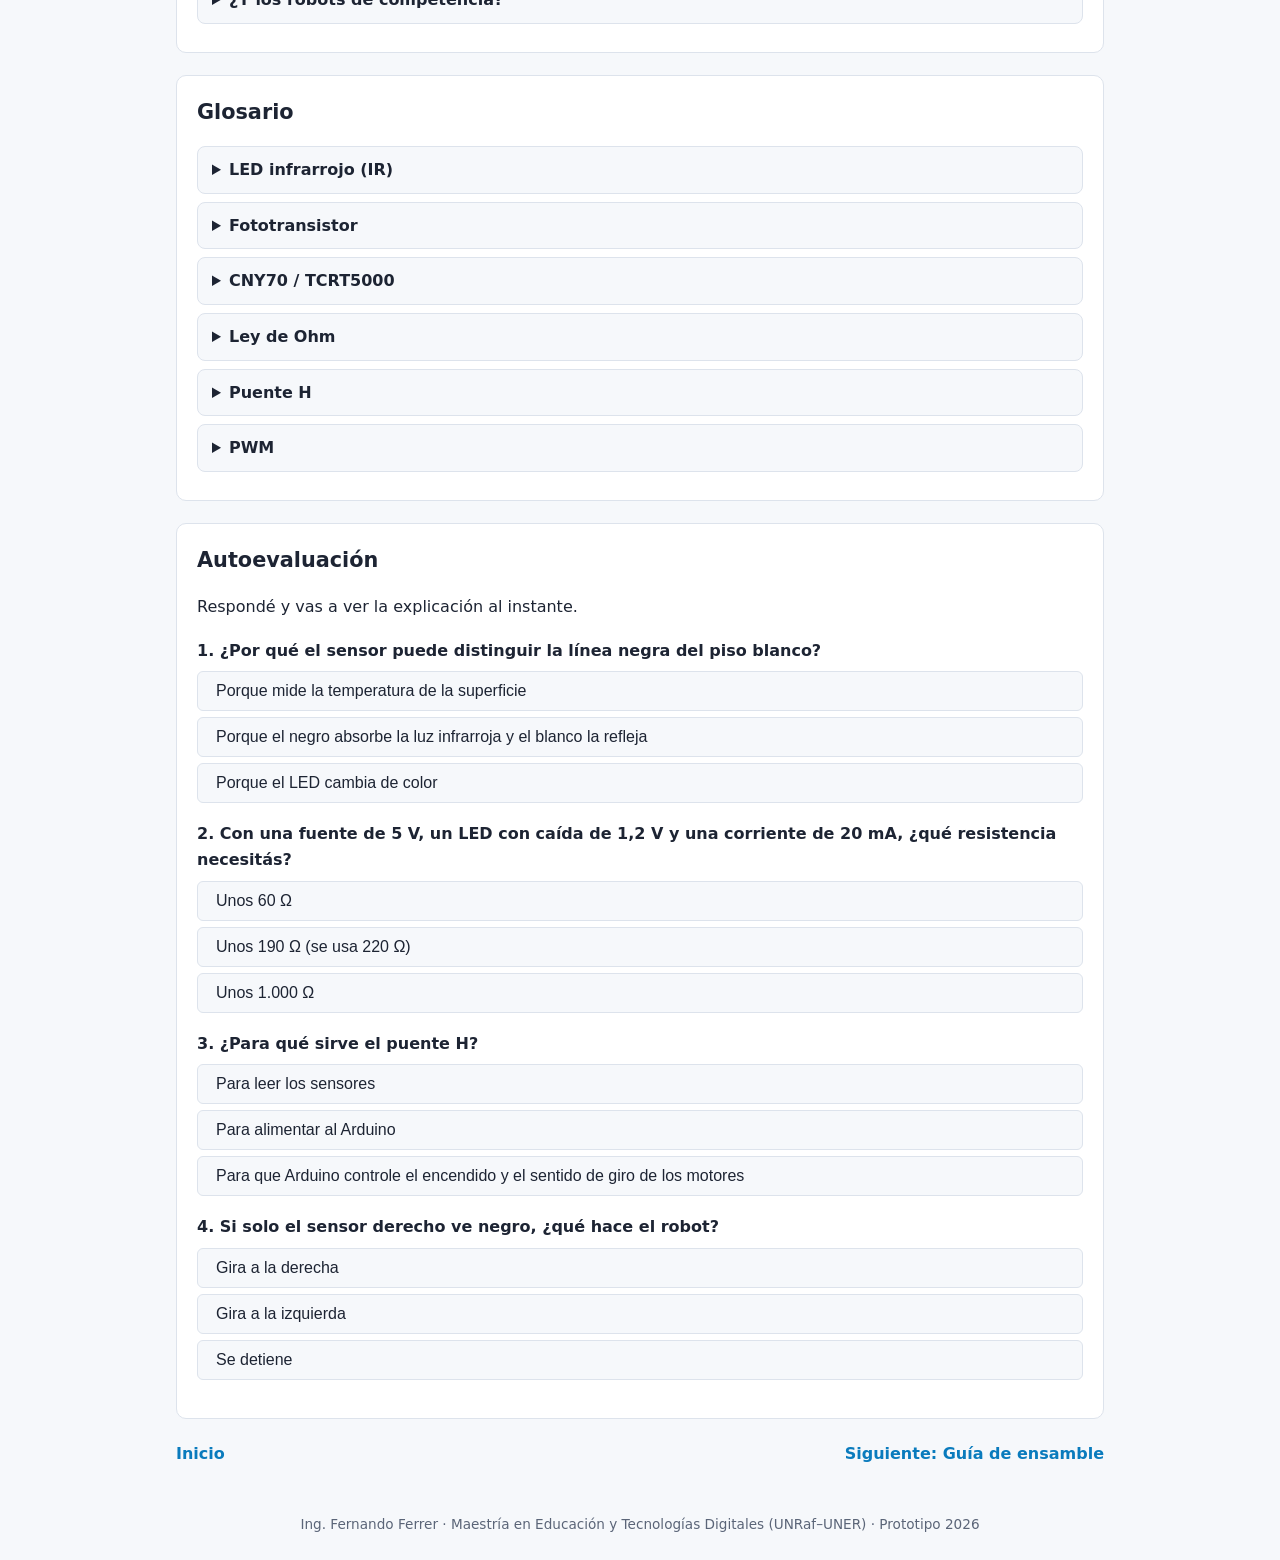
==== commit 7b59b223: "Add files via upload" ====
--- a/como-funciona.html
+++ b/como-funciona.html
@@ -18,8 +18,8 @@
 
 <header class="hero">
   <div class="logos">
-    <img src="img/logo-unraf.png" alt="Universidad Nacional de Rafaela (UNRaf)" onerror="this.style.display='none'">
-    <img src="img/logo-uner.png" alt="Universidad Nacional de Entre Ríos (UNER)" onerror="this.style.display='none'">
+    <img src="Imagen/Enc-UNRAF-web-3.png" alt="Universidad Nacional de Rafaela (UNRaf)" onerror="this.style.display='none'">
+    <img src="Imagen/Logo%20Uner%20Original.png" alt="Universidad Nacional de Entre Ríos (UNER)" onerror="this.style.display='none'">
   </div>
   <p class="copete">Taller de Producción de Material Educativo<br><strong>Trabajo integrador</strong></p>
   <span class="fase">Fase 2 · Revisión conceptual</span>
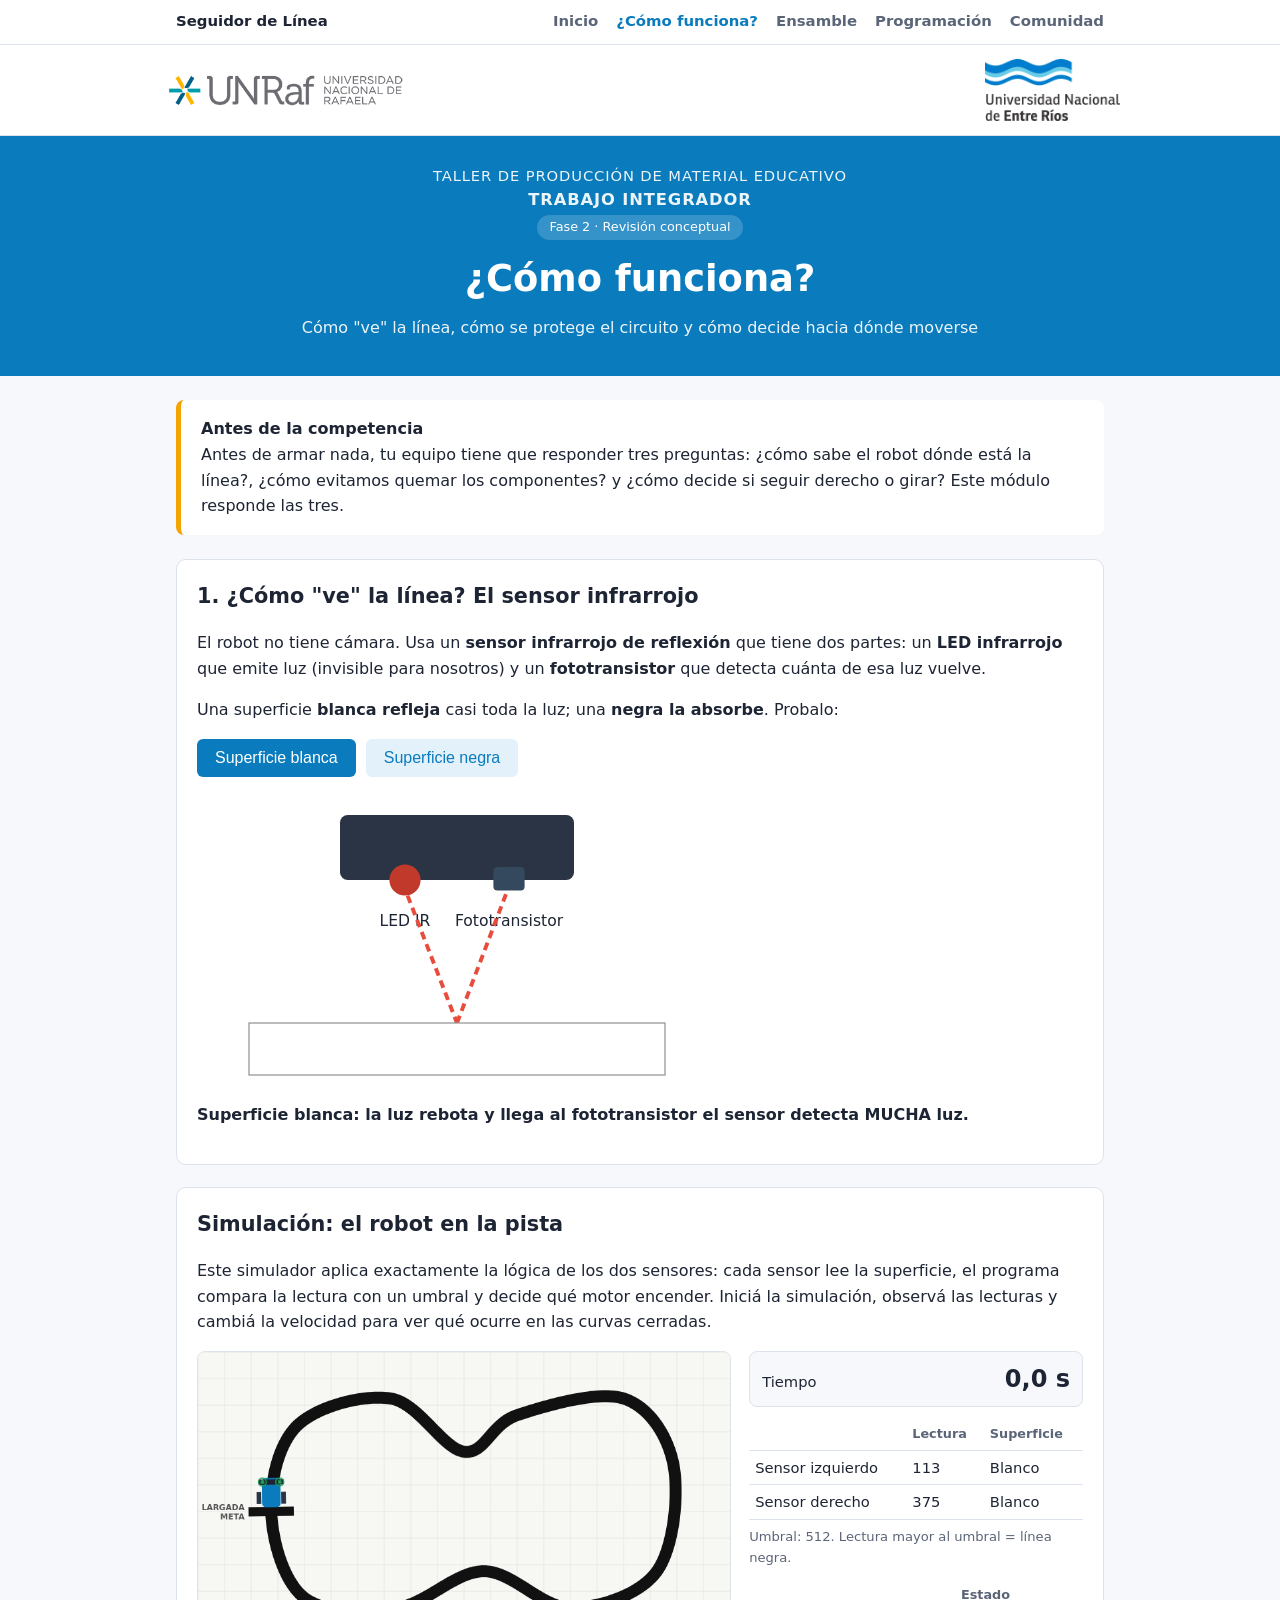
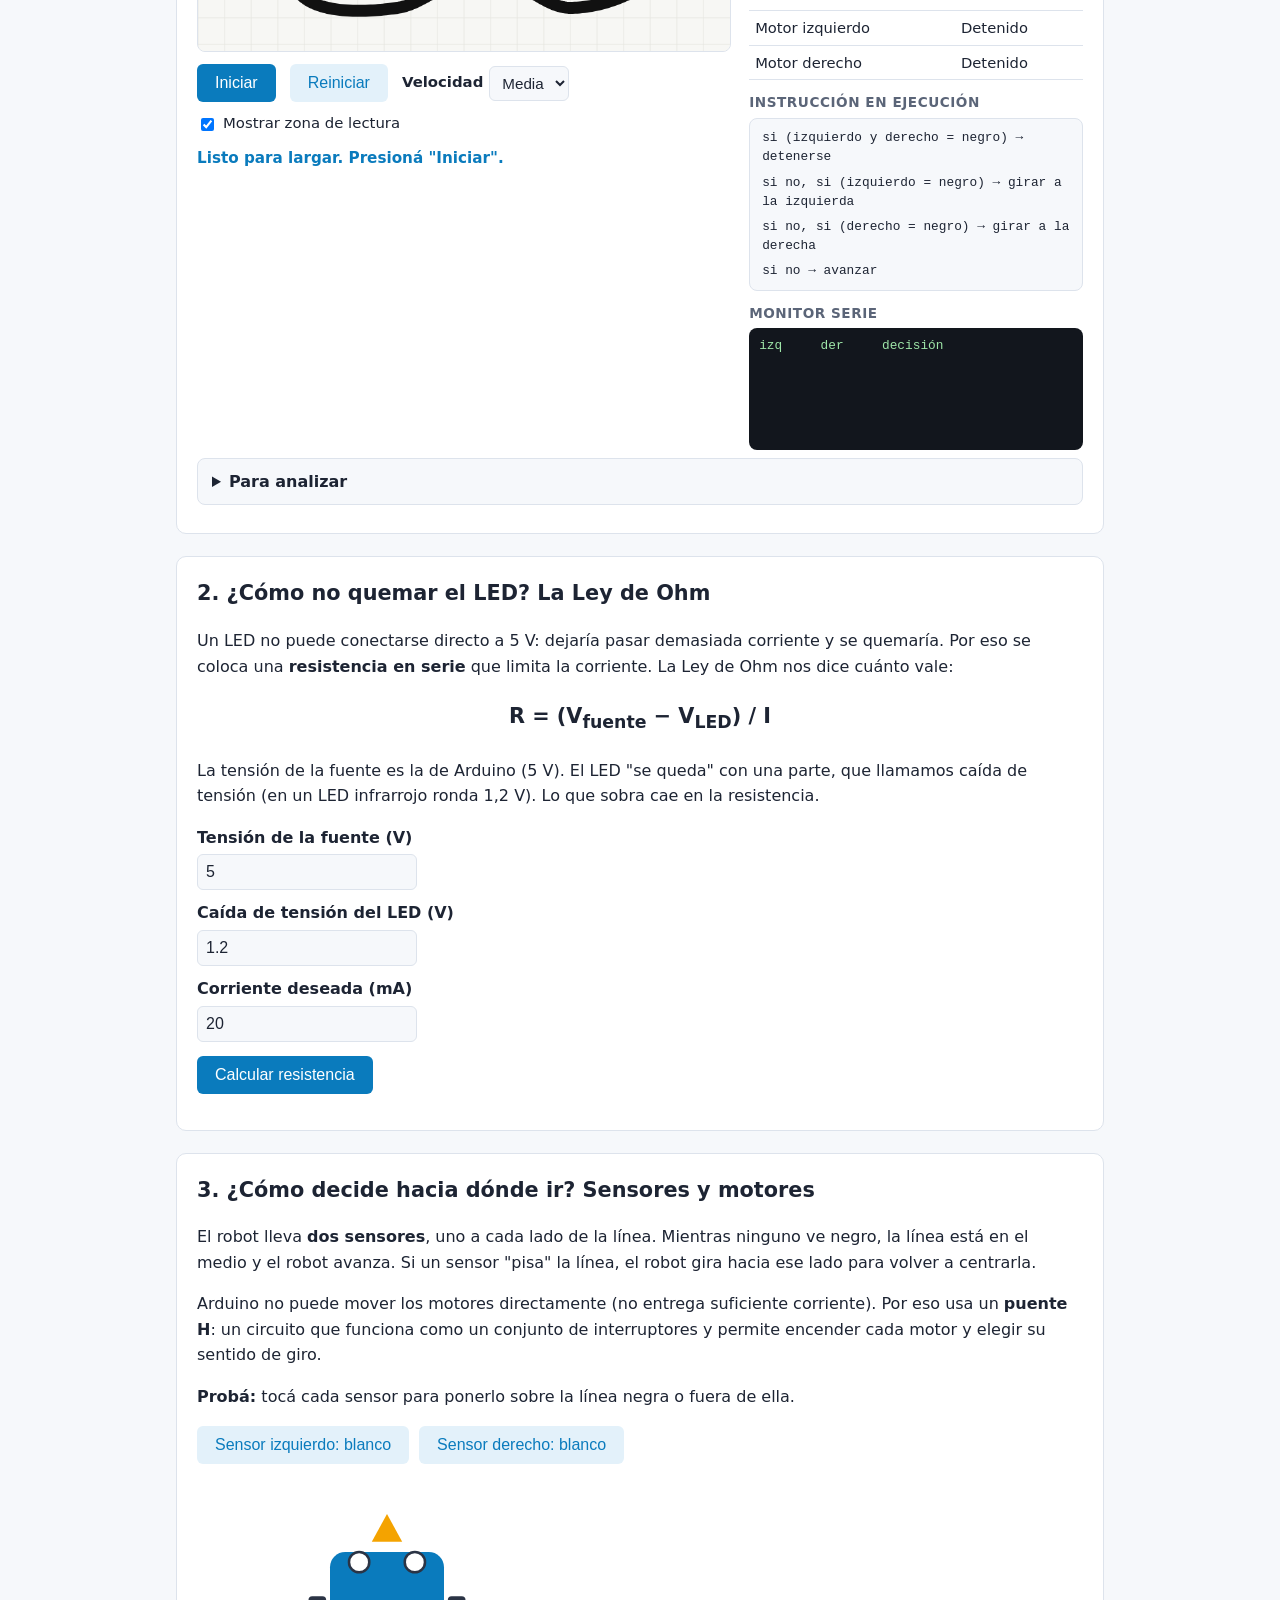
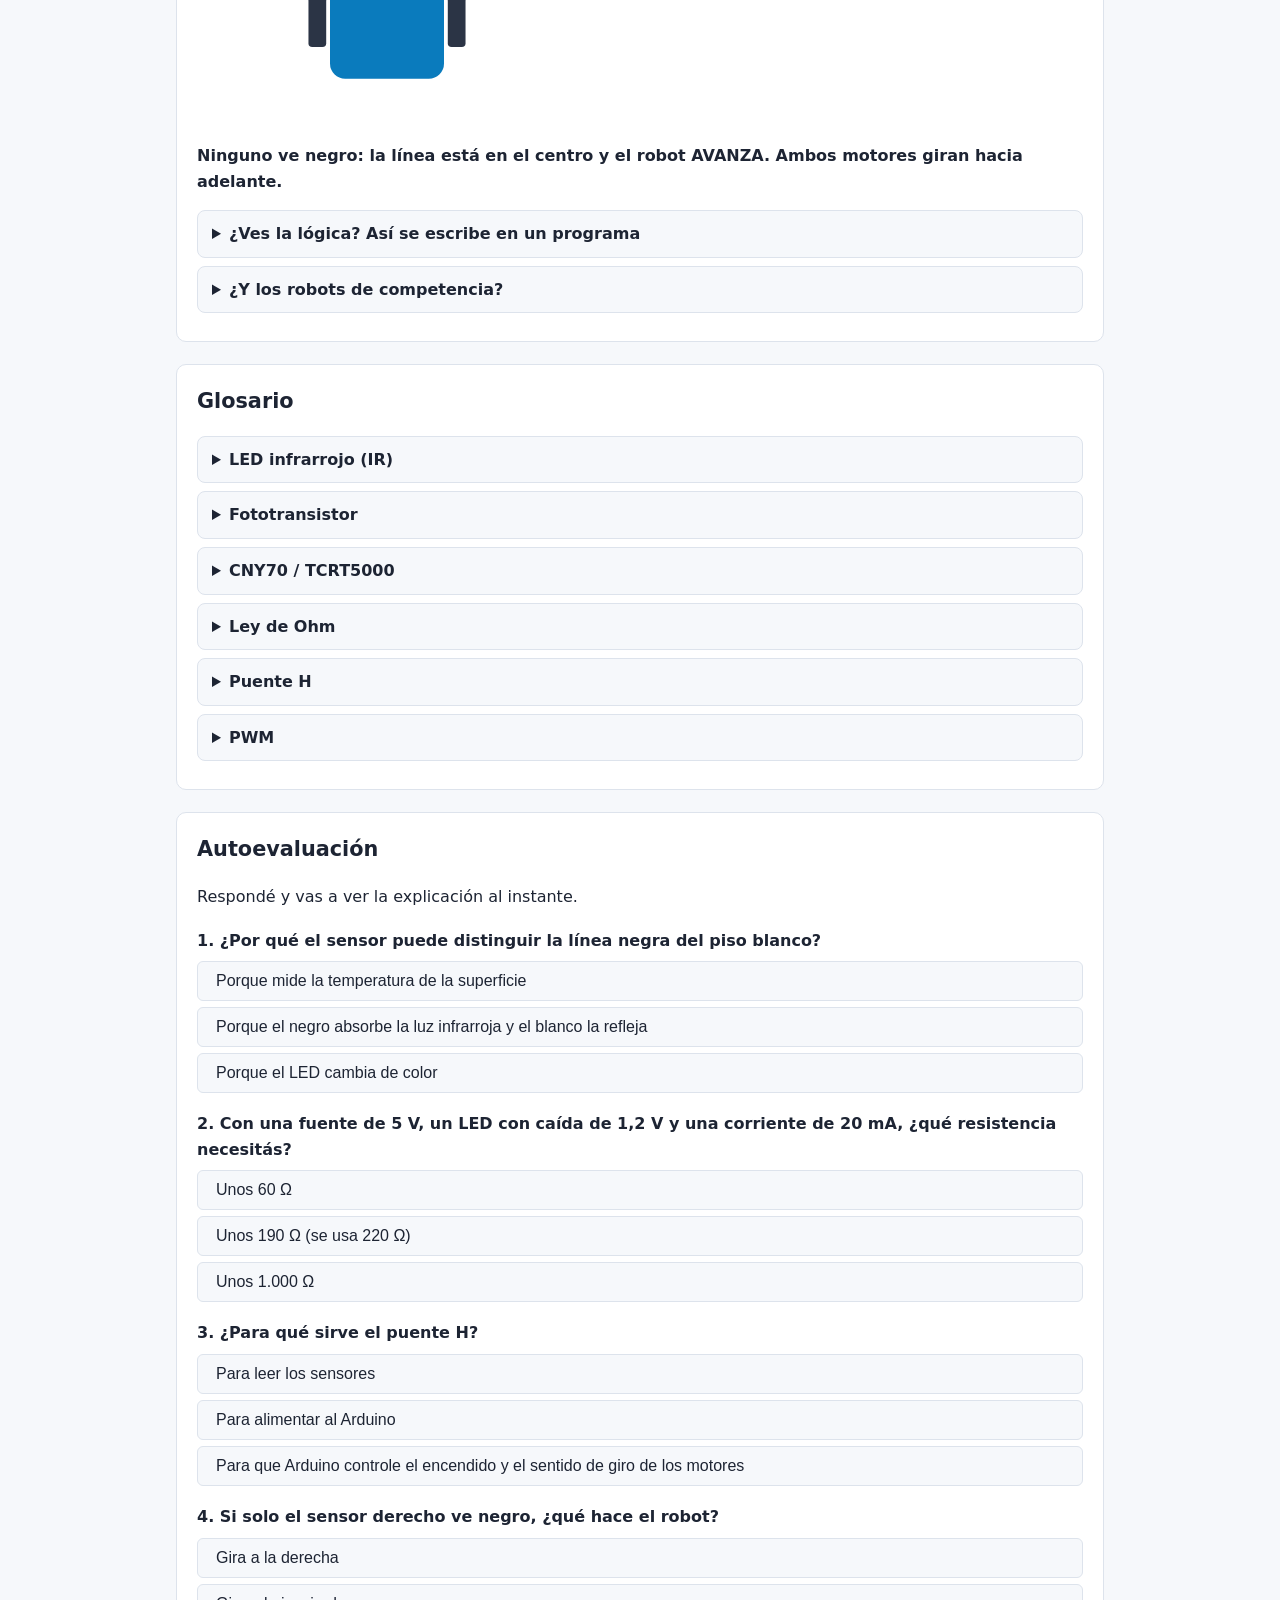
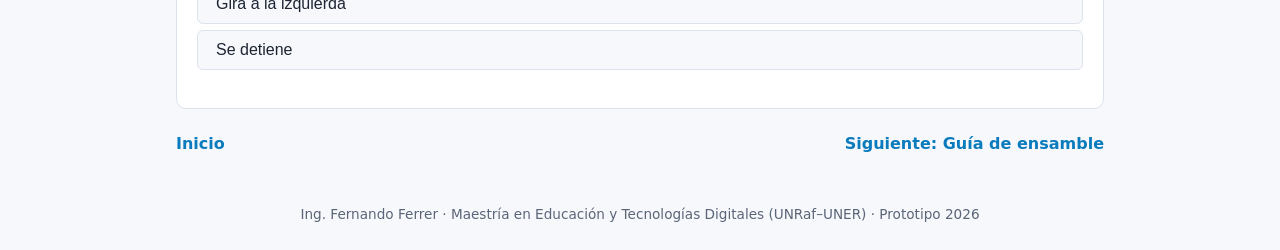
==== commit 1eea0c84: "Add files via upload" ====
--- a/como-funciona.html
+++ b/como-funciona.html
@@ -58,15 +58,73 @@
     <p class="res" id="lectura"></p>
   </section>
 
-  <!-- VIDEO -->
-  <section class="caja">
-    <h2>Miralo en el simulador</h2>
-    <p>En este video vas a ver el sensor funcionando en Tinkercad y cómo cambia la lectura al pasar de blanco a negro.</p>
-    <div class="video">
-      <!-- Cuando subas el video a YouTube (como "no listado"), reemplazá este texto por:
-           <iframe src="https://www.youtube.com/embed/CODIGO_DEL_VIDEO" title="Sensor infrarrojo en Tinkercad" allowfullscreen></iframe> -->
-      Video en producción (3 a 5 minutos)
+  <!-- SIMULACIÓN -->
+  <section class="caja" id="simulacion">
+    <h2>Simulación: el robot en la pista</h2>
+    <p>Este simulador aplica exactamente la lógica de los dos sensores: cada sensor lee la superficie, el programa compara
+      la lectura con un umbral y decide qué motor encender. Iniciá la simulación, observá las lecturas y cambiá la velocidad
+      para ver qué ocurre en las curvas cerradas.</p>
+
+    <div class="sim">
+      <div class="sim-pista">
+        <canvas id="simCanvas" width="800" height="450" aria-label="Simulación de un robot seguidor de línea recorriendo una pista"></canvas>
+        <div class="sim-controles">
+          <button id="simPlay" type="button">Iniciar</button>
+          <button id="simReset" type="button" class="sec">Reiniciar</button>
+          <label class="sim-vel">Velocidad
+            <select id="simVel">
+              <option value="70">Baja</option>
+              <option value="120" selected>Media</option>
+              <option value="190">Alta</option>
+            </select>
+          </label>
+          <label class="sim-check"><input type="checkbox" id="simRayos" checked> Mostrar zona de lectura</label>
+        </div>
+        <p class="sim-estado" id="simEstado">Listo para largar. Presioná "Iniciar".</p>
+      </div>
+
+      <div class="sim-panel">
+        <div class="sim-tiempo"><span>Tiempo</span><strong id="simTiempo">0,0 s</strong></div>
+
+        <table class="sim-tabla">
+          <thead><tr><th></th><th>Lectura</th><th>Superficie</th></tr></thead>
+          <tbody>
+            <tr><td>Sensor izquierdo</td><td id="lecIzq">—</td><td id="supIzq">—</td></tr>
+            <tr><td>Sensor derecho</td><td id="lecDer">—</td><td id="supDer">—</td></tr>
+          </tbody>
+        </table>
+        <p class="sim-nota">Umbral: 512. Lectura mayor al umbral = línea negra.</p>
+
+        <table class="sim-tabla">
+          <thead><tr><th></th><th>Estado</th></tr></thead>
+          <tbody>
+            <tr><td>Motor izquierdo</td><td id="motIzq">Detenido</td></tr>
+            <tr><td>Motor derecho</td><td id="motDer">Detenido</td></tr>
+          </tbody>
+        </table>
+
+        <p class="sim-sub">Instrucción en ejecución</p>
+        <div class="sim-codigo">
+          <span id="c0">si (izquierdo y derecho = negro) → detenerse</span>
+          <span id="c1">si no, si (izquierdo = negro) → girar a la izquierda</span>
+          <span id="c2">si no, si (derecho = negro) → girar a la derecha</span>
+          <span id="c3">si no → avanzar</span>
+        </div>
+
+        <p class="sim-sub">Monitor serie</p>
+        <pre class="sim-monitor" id="simMonitor"></pre>
+      </div>
     </div>
+
+    <details>
+      <summary>Para analizar</summary>
+      <ul>
+        <li>¿Por qué el robot avanza "zigzagueando" en lugar de ir derecho sobre la línea?</li>
+        <li>¿Qué pasa en la curva más cerrada cuando la velocidad es alta? ¿Por qué ocurre?</li>
+        <li>¿Por qué se detiene al llegar a la franja de meta? Revisá la primera condición del programa.</li>
+        <li>Si fueras parte de un equipo de competencia, ¿qué cambiarías para bajar el tiempo sin salirte de la pista?</li>
+      </ul>
+    </details>
   </section>
 
   <!-- 2. OHM -->
@@ -251,6 +309,226 @@
   });
   d.appendChild(fb); qz.appendChild(d);
 });
+
+// ===== Simulación del seguidor de línea =====
+(function(){
+  var cv = document.getElementById('simCanvas');
+  if (!cv) return;
+  var W = 800, H = 450, ctx = cv.getContext('2d');
+  var dpr = Math.min(window.devicePixelRatio || 1, 2);
+  cv.width = W * dpr; cv.height = H * dpr; ctx.setTransform(dpr, 0, 0, dpr, 0, 0);
+
+  // --- Pista: spline cerrada (Catmull-Rom) ---
+  var ctrl = [[110,240],[150,110],[290,70],[400,150],[480,95],[640,70],[715,170],[690,330],[560,385],[430,330],[300,385],[160,370]];
+  var pista = [];
+  (function(){
+    var n = ctrl.length, pasos = 40;
+    for (var i = 0; i < n; i++){
+      var p0 = ctrl[(i-1+n)%n], p1 = ctrl[i], p2 = ctrl[(i+1)%n], p3 = ctrl[(i+2)%n];
+      for (var s = 0; s < pasos; s++){
+        var t = s/pasos, t2 = t*t, t3 = t2*t;
+        pista.push([
+          0.5*((2*p1[0]) + (-p0[0]+p2[0])*t + (2*p0[0]-5*p1[0]+4*p2[0]-p3[0])*t2 + (-p0[0]+3*p1[0]-3*p2[0]+p3[0])*t3),
+          0.5*((2*p1[1]) + (-p0[1]+p2[1])*t + (2*p0[1]-5*p1[1]+4*p2[1]-p3[1])*t2 + (-p0[1]+3*p1[1]-3*p2[1]+p3[1])*t3)
+        ]);
+      }
+    }
+  })();
+  var ANCHO_LINEA = 18;
+
+  // Punto de largada / meta
+  var iM = 0, pm = pista[iM], pn = pista[iM+3];
+  var angM = Math.atan2(pn[1]-pm[1], pn[0]-pm[0]);
+
+  // --- Lienzo oculto con la pista (para leer los sensores) ---
+  var off = document.createElement('canvas'); off.width = W; off.height = H;
+  var oc = off.getContext('2d');
+  function dibujarPista(c, conDetalles){
+    c.fillStyle = '#f7f7f4'; c.fillRect(0, 0, W, H);
+    if (conDetalles){
+      c.strokeStyle = '#e6e6e0'; c.lineWidth = 1;
+      for (var x = 0; x < W; x += 40){ c.beginPath(); c.moveTo(x,0); c.lineTo(x,H); c.stroke(); }
+      for (var y = 0; y < H; y += 40){ c.beginPath(); c.moveTo(0,y); c.lineTo(W,y); c.stroke(); }
+    }
+    c.strokeStyle = '#111'; c.lineWidth = ANCHO_LINEA; c.lineJoin = 'round'; c.lineCap = 'round';
+    c.beginPath(); c.moveTo(pista[0][0], pista[0][1]);
+    for (var i = 1; i < pista.length; i++) c.lineTo(pista[i][0], pista[i][1]);
+    c.closePath(); c.stroke();
+    // franja de meta (perpendicular a la línea)
+    c.save(); c.translate(pm[0], pm[1]); c.rotate(angM);
+    c.fillStyle = '#111'; c.fillRect(-7, -34, 14, 68);
+    if (conDetalles){
+      c.rotate(-angM); c.fillStyle = '#555'; c.font = '600 12px system-ui, sans-serif'; c.textAlign = 'right';
+      c.fillText('LARGADA', -40, -2); c.fillText('META', -40, 12);
+    }
+    c.restore();
+  }
+  dibujarPista(oc, false);
+  var pix = oc.getImageData(0, 0, W, H).data;
+  function oscuro(x, y){
+    x = Math.round(x); y = Math.round(y);
+    if (x < 0 || y < 0 || x >= W || y >= H) return 0;
+    var k = (y*W + x)*4; return 1 - (pix[k] + pix[k+1] + pix[k+2]) / 765;
+  }
+  // lectura analógica estilo analogRead (0-1023): promedio de una pequeña zona
+  function leer(x, y){
+    var s = 0, n = 0;
+    for (var dx = -3; dx <= 3; dx += 1.5) for (var dy = -3; dy <= 3; dy += 1.5){ s += oscuro(x+dx, y+dy); n++; }
+    var v = 90 + (s/n) * 830 + (Math.random()-0.5) * 30;
+    return Math.max(0, Math.min(1023, Math.round(v)));
+  }
+  function distPista(x, y){
+    var m = 1e9;
+    for (var i = 0; i < pista.length; i += 2){ var dx = pista[i][0]-x, dy = pista[i][1]-y, d = dx*dx+dy*dy; if (d < m) m = d; }
+    return Math.sqrt(m);
+  }
+
+  // --- Robot ---
+  var EJE = 30, ADEL = 24, SEP = 13;   // distancia entre ruedas, sensores adelante del eje, separación lateral
+  var UMBRAL = 512;
+  var CICLO = 0.03, TAU = 0.16;   // ciclo del programa (s) e inercia de los motores (s)
+  var rueda = {izq:0, der:0}, tCiclo = 0;
+  var r, corriendo = false, terminado = false, tiempo = 0, recorrido = 0, ultimoLog = 0, ultimoT = null;
+  var lec = {izq:0, der:0}, mot = {izq:0, der:0}, regla = 3;
+  var el = function(id){ return document.getElementById(id); };
+  var monitor = [];
+
+  function reiniciar(){
+    var p = pista[iM+6];
+    r = {x: p[0], y: p[1], a: angM};
+    corriendo = false; terminado = false; tiempo = 0; recorrido = 0; ultimoLog = 0; monitor = [];
+    mot.izq = mot.der = 0; rueda.izq = rueda.der = 0; tCiclo = 0; regla = 3;
+    sensar(); actualizarPanel();
+    el('simPlay').textContent = 'Iniciar'; el('simPlay').disabled = false;
+    el('simEstado').textContent = 'Listo para largar. Presioná "Iniciar".';
+    el('simMonitor').textContent = 'izq\tder\tdecisión';
+    dibujar();
+  }
+  function posSensores(){
+    var c = Math.cos(r.a), s = Math.sin(r.a);
+    var fx = r.x + c*ADEL, fy = r.y + s*ADEL;
+    return {izq: [fx + s*SEP, fy - c*SEP], der: [fx - s*SEP, fy + c*SEP]};
+  }
+  function sensar(){
+    var ps = posSensores();
+    lec.izq = leer(ps.izq[0], ps.izq[1]); lec.der = leer(ps.der[0], ps.der[1]);
+  }
+  var NOMBRES = ['detenerse', 'girar a la izquierda', 'girar a la derecha', 'avanzar'];
+  function decidir(v){
+    var ni = lec.izq > UMBRAL, nd = lec.der > UMBRAL;
+    if (ni && nd && recorrido > 300 && Math.hypot(r.x-pm[0], r.y-pm[1]) < 45){ regla = 0; mot.izq = 0; mot.der = 0; }
+    else if (ni && !nd){ regla = 1; mot.izq = 0; mot.der = v; }
+    else if (nd && !ni){ regla = 2; mot.izq = v; mot.der = 0; }
+    else { regla = 3; mot.izq = v; mot.der = v; }
+  }
+  function paso(dt){
+    var v = parseFloat(el('simVel').value);
+    tCiclo -= dt;
+    if (tCiclo <= 0){ sensar(); decidir(v); tCiclo += CICLO; }
+    var kk = 1 - Math.exp(-dt / TAU);
+    rueda.izq += (mot.izq - rueda.izq) * kk; rueda.der += (mot.der - rueda.der) * kk;
+    if (regla === 0){
+      corriendo = false; terminado = true;
+      el('simEstado').textContent = 'Llegó a la meta: ambos sensores detectaron negro y el robot se detuvo. Tiempo de vuelta: ' + fmt(tiempo) + '.';
+      el('simPlay').textContent = 'Iniciar'; el('simPlay').disabled = true;
+      log(true); return;
+    }
+    var avance = (rueda.izq + rueda.der) / 2;
+    r.a += (rueda.izq - rueda.der) / EJE * dt;   // motor izquierdo detenido -> gira a la izquierda
+    r.x += Math.cos(r.a) * avance * dt; r.y += Math.sin(r.a) * avance * dt;
+    recorrido += avance * dt; tiempo += dt;
+    if (distPista(r.x, r.y) > 48){
+      corriendo = false; terminado = true;
+      el('simEstado').textContent = 'El robot se salió de la pista. A esta velocidad no alcanza a corregir en la curva: probá con una velocidad menor y presioná "Reiniciar".';
+      el('simPlay').textContent = 'Iniciar'; el('simPlay').disabled = true;
+    }
+  }
+  function fmt(t){ return t.toFixed(1).replace('.', ',') + ' s'; }
+  function log(forzar){
+    if (!forzar && tiempo - ultimoLog < 0.25) return;
+    ultimoLog = tiempo;
+    monitor.push(lec.izq + '\t' + lec.der + '\t' + NOMBRES[regla]);
+    if (monitor.length > 7) monitor.shift();
+    el('simMonitor').textContent = 'izq\tder\tdecisión\n' + monitor.join('\n');
+  }
+  function estadoMotor(v){ return v > 0 ? 'Adelante' : 'Detenido'; }
+  function actualizarPanel(){
+    el('lecIzq').textContent = lec.izq; el('lecDer').textContent = lec.der;
+    el('supIzq').textContent = lec.izq > UMBRAL ? 'Negro' : 'Blanco';
+    el('supDer').textContent = lec.der > UMBRAL ? 'Negro' : 'Blanco';
+    el('supIzq').className = lec.izq > UMBRAL ? 'neg' : '';
+    el('supDer').className = lec.der > UMBRAL ? 'neg' : '';
+    el('motIzq').textContent = estadoMotor(mot.izq); el('motDer').textContent = estadoMotor(mot.der);
+    el('motIzq').className = mot.izq > 0 ? 'on' : ''; el('motDer').className = mot.der > 0 ? 'on' : '';
+    for (var i = 0; i < 4; i++) el('c'+i).className = (i === regla && (corriendo || terminado)) ? 'activa' : '';
+    el('simTiempo').textContent = fmt(tiempo);
+  }
+
+  // --- Dibujo ---
+  var fondo = document.createElement('canvas'); fondo.width = W*dpr; fondo.height = H*dpr;
+  var fc = fondo.getContext('2d'); fc.setTransform(dpr,0,0,dpr,0,0); dibujarPista(fc, true);
+  var rastro = [];
+  function dibujar(){
+    ctx.setTransform(1,0,0,1,0,0); ctx.drawImage(fondo, 0, 0); ctx.setTransform(dpr,0,0,dpr,0,0);
+    // rastro
+    if (rastro.length > 1){
+      ctx.strokeStyle = 'rgba(10,123,189,.45)'; ctx.lineWidth = 2; ctx.beginPath();
+      ctx.moveTo(rastro[0][0], rastro[0][1]);
+      for (var i = 1; i < rastro.length; i++) ctx.lineTo(rastro[i][0], rastro[i][1]);
+      ctx.stroke();
+    }
+    var ps = posSensores();
+    ctx.save(); ctx.translate(r.x, r.y); ctx.rotate(r.a);
+    // ruedas
+    ctx.fillStyle = '#2b3445';
+    ctx.fillRect(-9, -EJE/2-7, 18, 7); ctx.fillRect(-9, EJE/2, 18, 7);
+    // chasis
+    ctx.fillStyle = '#0a7bbd'; ctx.beginPath();
+    if (ctx.roundRect) ctx.roundRect(-14, -EJE/2+1, ADEL+20, EJE-2, 6); else ctx.rect(-14, -EJE/2+1, ADEL+20, EJE-2);
+    ctx.fill();
+    // placa de sensores
+    ctx.fillStyle = '#1d2433'; ctx.fillRect(ADEL-4, -SEP-6, 8, 2*SEP+12);
+    ctx.restore();
+    // sensores
+    [['izq', ps.izq], ['der', ps.der]].forEach(function(s){
+      var negro = lec[s[0]] > UMBRAL;
+      if (el('simRayos').checked){
+        ctx.strokeStyle = negro ? 'rgba(214,69,69,.9)' : 'rgba(31,157,85,.9)'; ctx.lineWidth = 2;
+        ctx.beginPath(); ctx.arc(s[1][0], s[1][1], 6, 0, Math.PI*2); ctx.stroke();
+      }
+      ctx.fillStyle = negro ? '#d64545' : '#1f9d55';
+      ctx.beginPath(); ctx.arc(s[1][0], s[1][1], 3, 0, Math.PI*2); ctx.fill();
+    });
+  }
+
+  function bucle(ts){
+    if (corriendo){
+      if (ultimoT === null) ultimoT = ts;
+      var dt = Math.min((ts - ultimoT)/1000, 0.05); ultimoT = ts;
+      var n = Math.ceil(dt / 0.004);
+      for (var i = 0; i < n && corriendo; i++) paso(dt/n);
+      rastro.push([r.x, r.y]); if (rastro.length > 260) rastro.shift();
+      if (corriendo) log(false);
+      actualizarPanel(); dibujar();
+    } else ultimoT = null;
+    requestAnimationFrame(bucle);
+  }
+
+  el('simPlay').addEventListener('click', function(){
+    if (terminado) return;
+    corriendo = !corriendo;
+    this.textContent = corriendo ? 'Pausar' : 'Continuar';
+    el('simEstado').textContent = corriendo ? 'En carrera: el robot corrige su rumbo cada vez que un sensor detecta la línea.' : 'En pausa.';
+  });
+  el('simReset').addEventListener('click', function(){ rastro = []; reiniciar(); });
+  el('simRayos').addEventListener('change', dibujar);
+  el('simVel').addEventListener('change', function(){
+    if (!corriendo && !terminado && tiempo === 0) el('simEstado').textContent = 'Velocidad seleccionada: ' + this.options[this.selectedIndex].text.toLowerCase() + '. Presioná "Iniciar".';
+  });
+
+  reiniciar();
+  requestAnimationFrame(bucle);
+})();
 </script>
 </body>
 </html>
--- a/styles.css
+++ b/styles.css
@@ -61,3 +61,29 @@
 .audio-hero p{margin:0 0 6px;font-weight:600}
 .audio-hero audio{width:100%}
 @media (max-width:520px){.logos{justify-content:center}.logos img{height:42px}.logos img[alt*="Entre"]{height:48px}}
+
+/* Simulación */
+.sim{display:grid;grid-template-columns:minmax(0,1.6fr) minmax(0,1fr);gap:18px;margin-top:14px}
+@media (max-width:860px){.sim{grid-template-columns:1fr}}
+.sim-pista canvas{width:100%;height:auto;display:block;border:1px solid var(--border);border-radius:8px;background:#f7f7f4}
+.sim-controles{display:flex;flex-wrap:wrap;gap:10px 14px;align-items:center;margin-top:12px}
+.sim-controles label{display:flex;align-items:center;gap:6px;margin:0;font-weight:600;font-size:.93rem}
+.sim-controles select{padding:7px 8px;border:1px solid var(--border);border-radius:6px;background:var(--bg);color:var(--text);font-size:.95rem}
+.sim-check{font-weight:400 !important}
+button:disabled{opacity:.45;cursor:not-allowed}
+.sim-estado{margin:10px 0 0;font-size:.95rem;font-weight:600;color:var(--accent)}
+.sim-panel{font-size:.92rem}
+.sim-tiempo{display:flex;justify-content:space-between;align-items:baseline;border:1px solid var(--border);border-radius:8px;padding:8px 12px;margin-bottom:12px;background:var(--bg)}
+.sim-tiempo strong{font-size:1.5rem;font-variant-numeric:tabular-nums}
+.sim-tabla{width:100%;border-collapse:collapse;margin-bottom:6px}
+.sim-tabla th,.sim-tabla td{text-align:left;padding:5px 6px;border-bottom:1px solid var(--border)}
+.sim-tabla th{font-size:.8rem;color:var(--muted);font-weight:600}
+.sim-tabla td:nth-child(2){font-variant-numeric:tabular-nums}
+.sim-tabla td.neg{color:var(--bad);font-weight:700}
+.sim-tabla td.on{color:var(--ok);font-weight:700}
+.sim-nota{margin:0 0 12px;font-size:.82rem;color:var(--muted)}
+.sim-sub{margin:12px 0 4px;font-weight:700;font-size:.85rem;text-transform:uppercase;letter-spacing:.04em;color:var(--muted)}
+.sim-codigo{margin:0;padding:6px;border:1px solid var(--border);border-radius:8px;background:var(--bg);font-family:ui-monospace,Consolas,monospace;font-size:.8rem;line-height:1.5}
+.sim-codigo span{display:block;padding:3px 6px;border-radius:4px}
+.sim-codigo span.activa{background:var(--accent);color:#fff}
+.sim-monitor{margin:0;padding:8px 10px;border-radius:8px;background:#12161d;color:#9ee6a8;font-size:.8rem;min-height:9.5em;tab-size:8;overflow-x:auto}
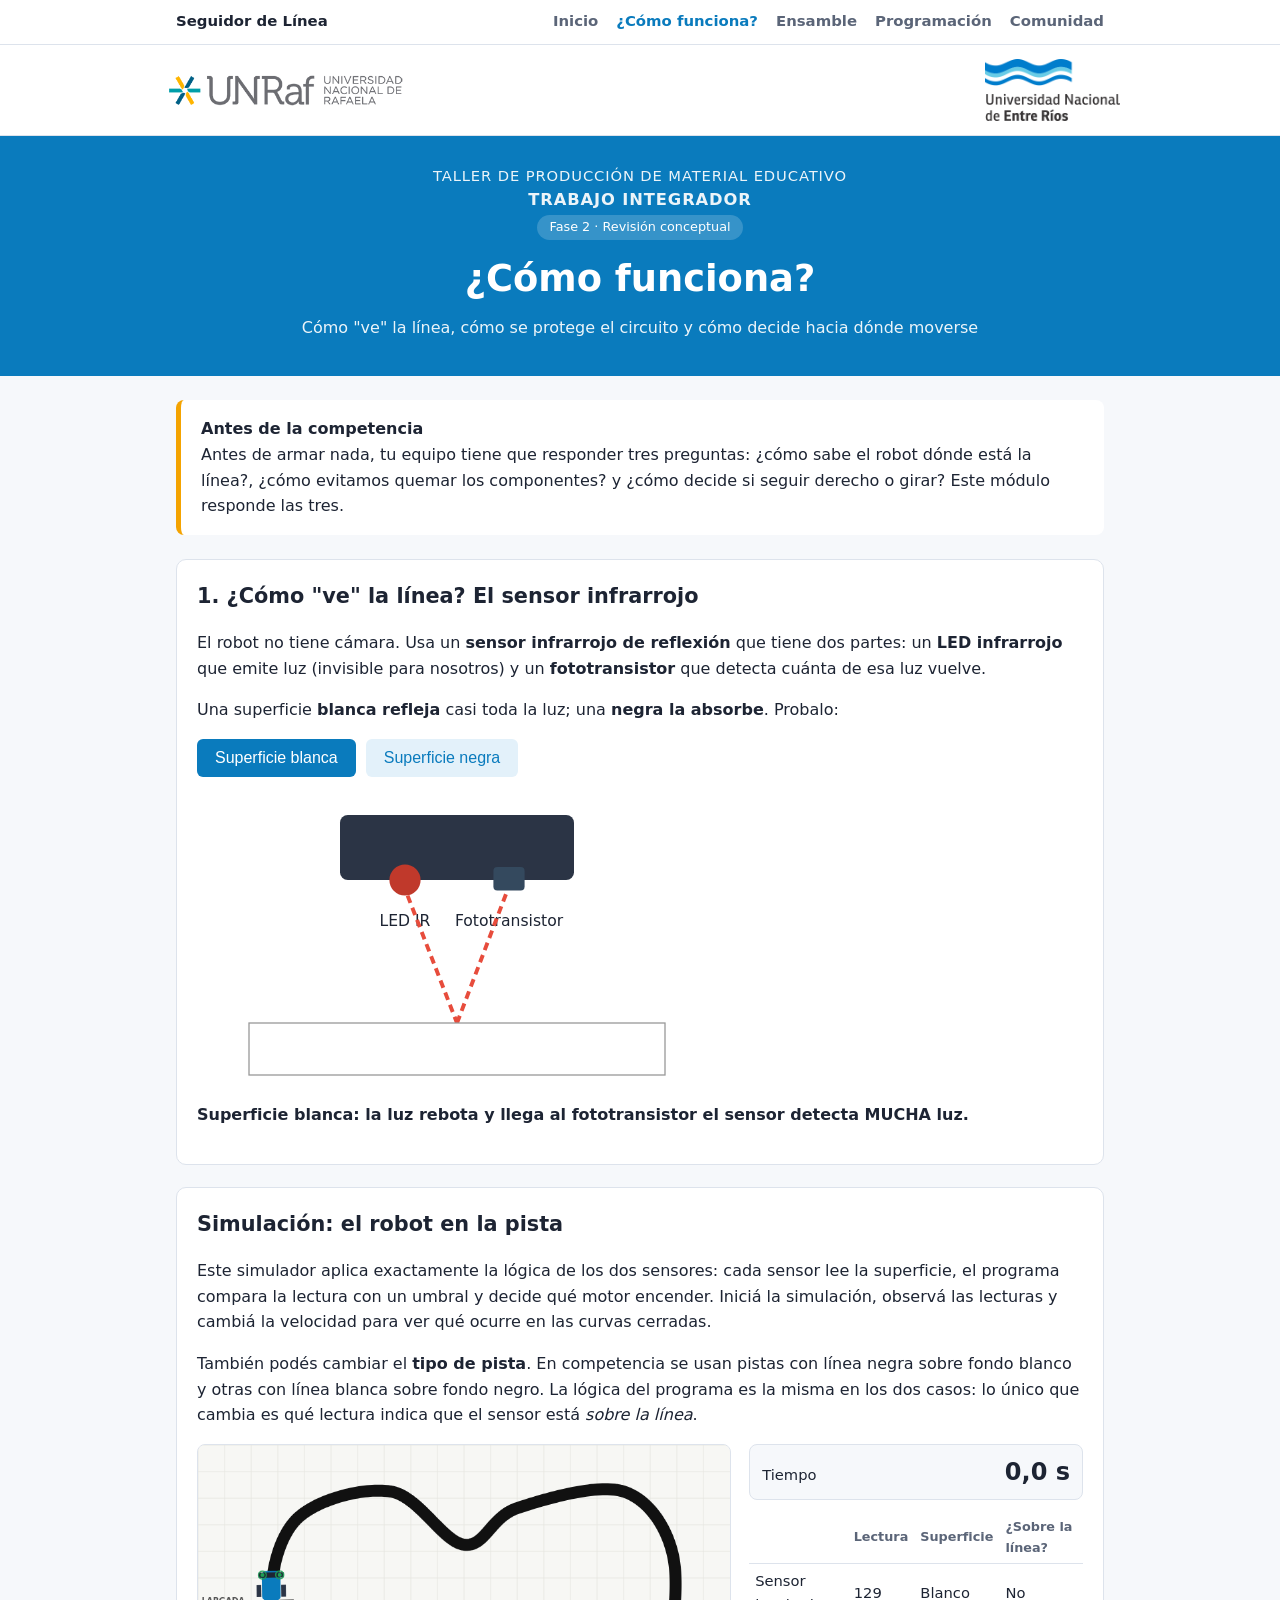
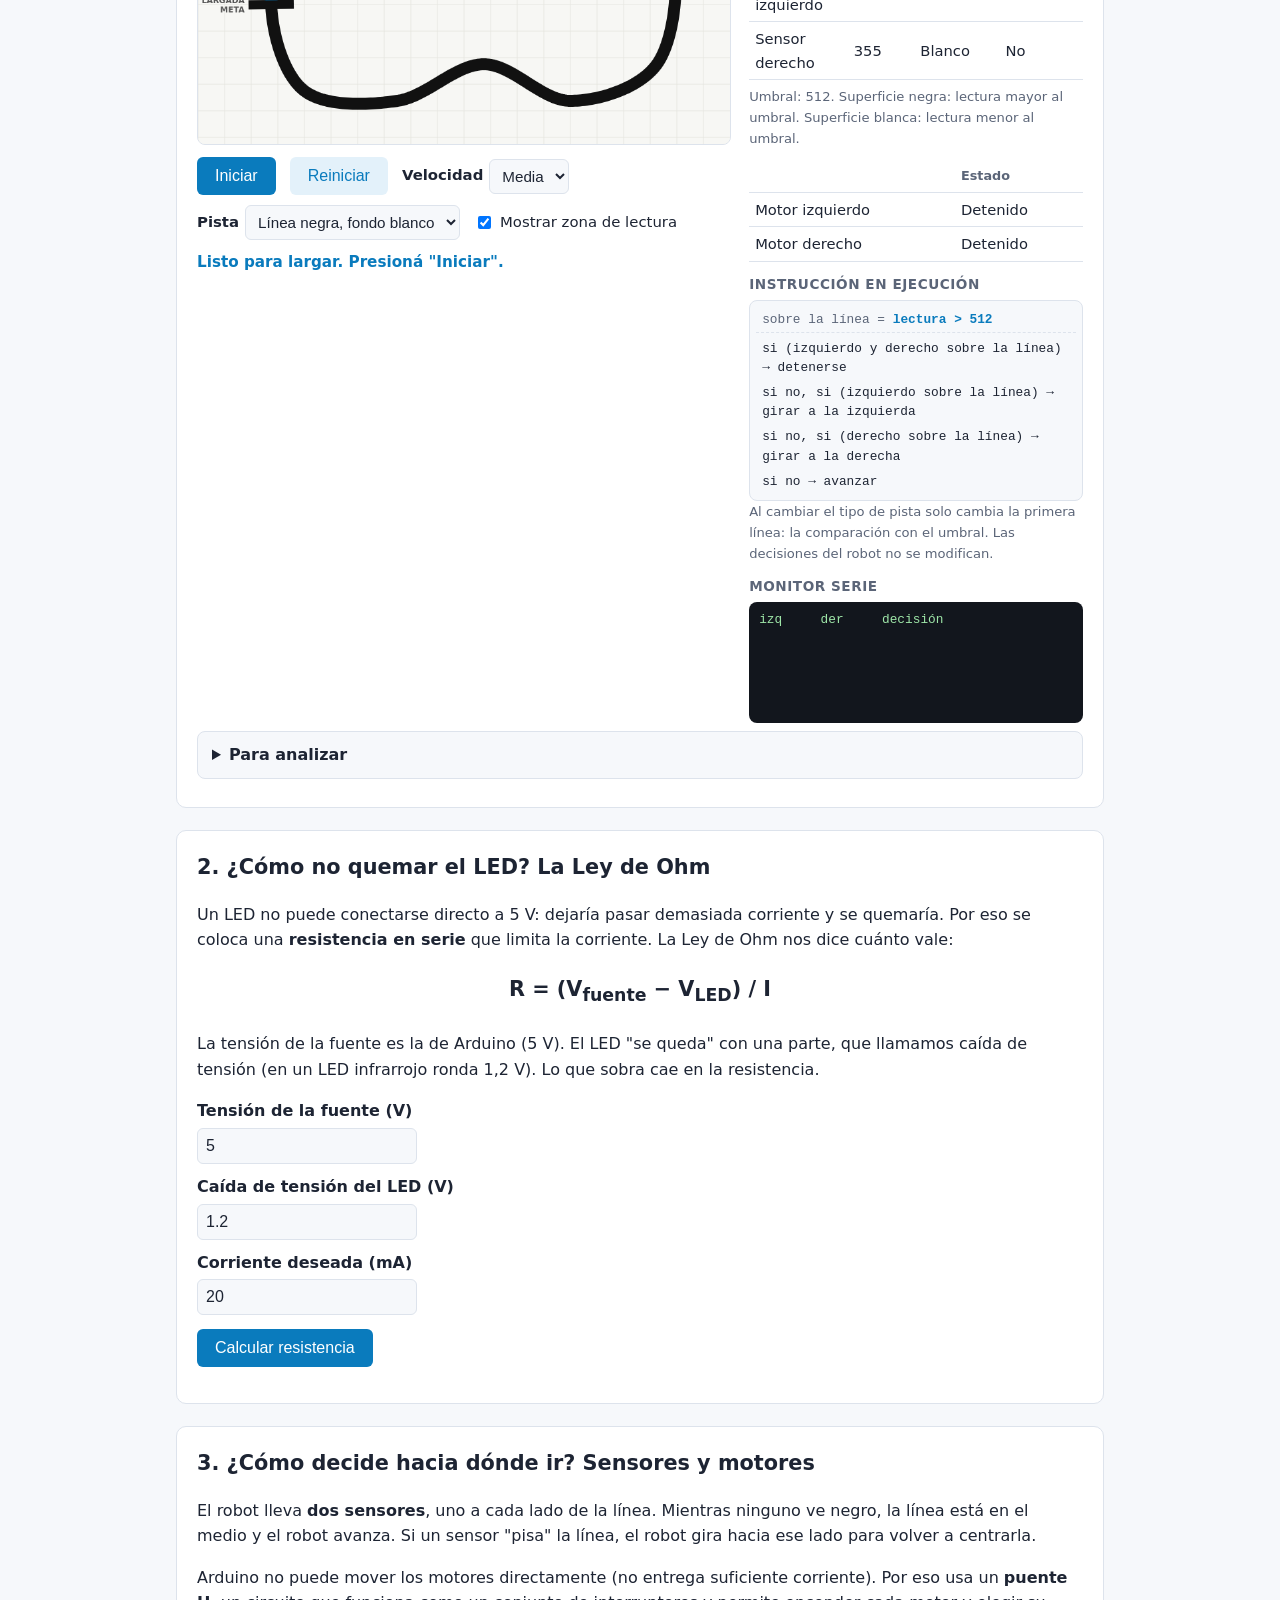
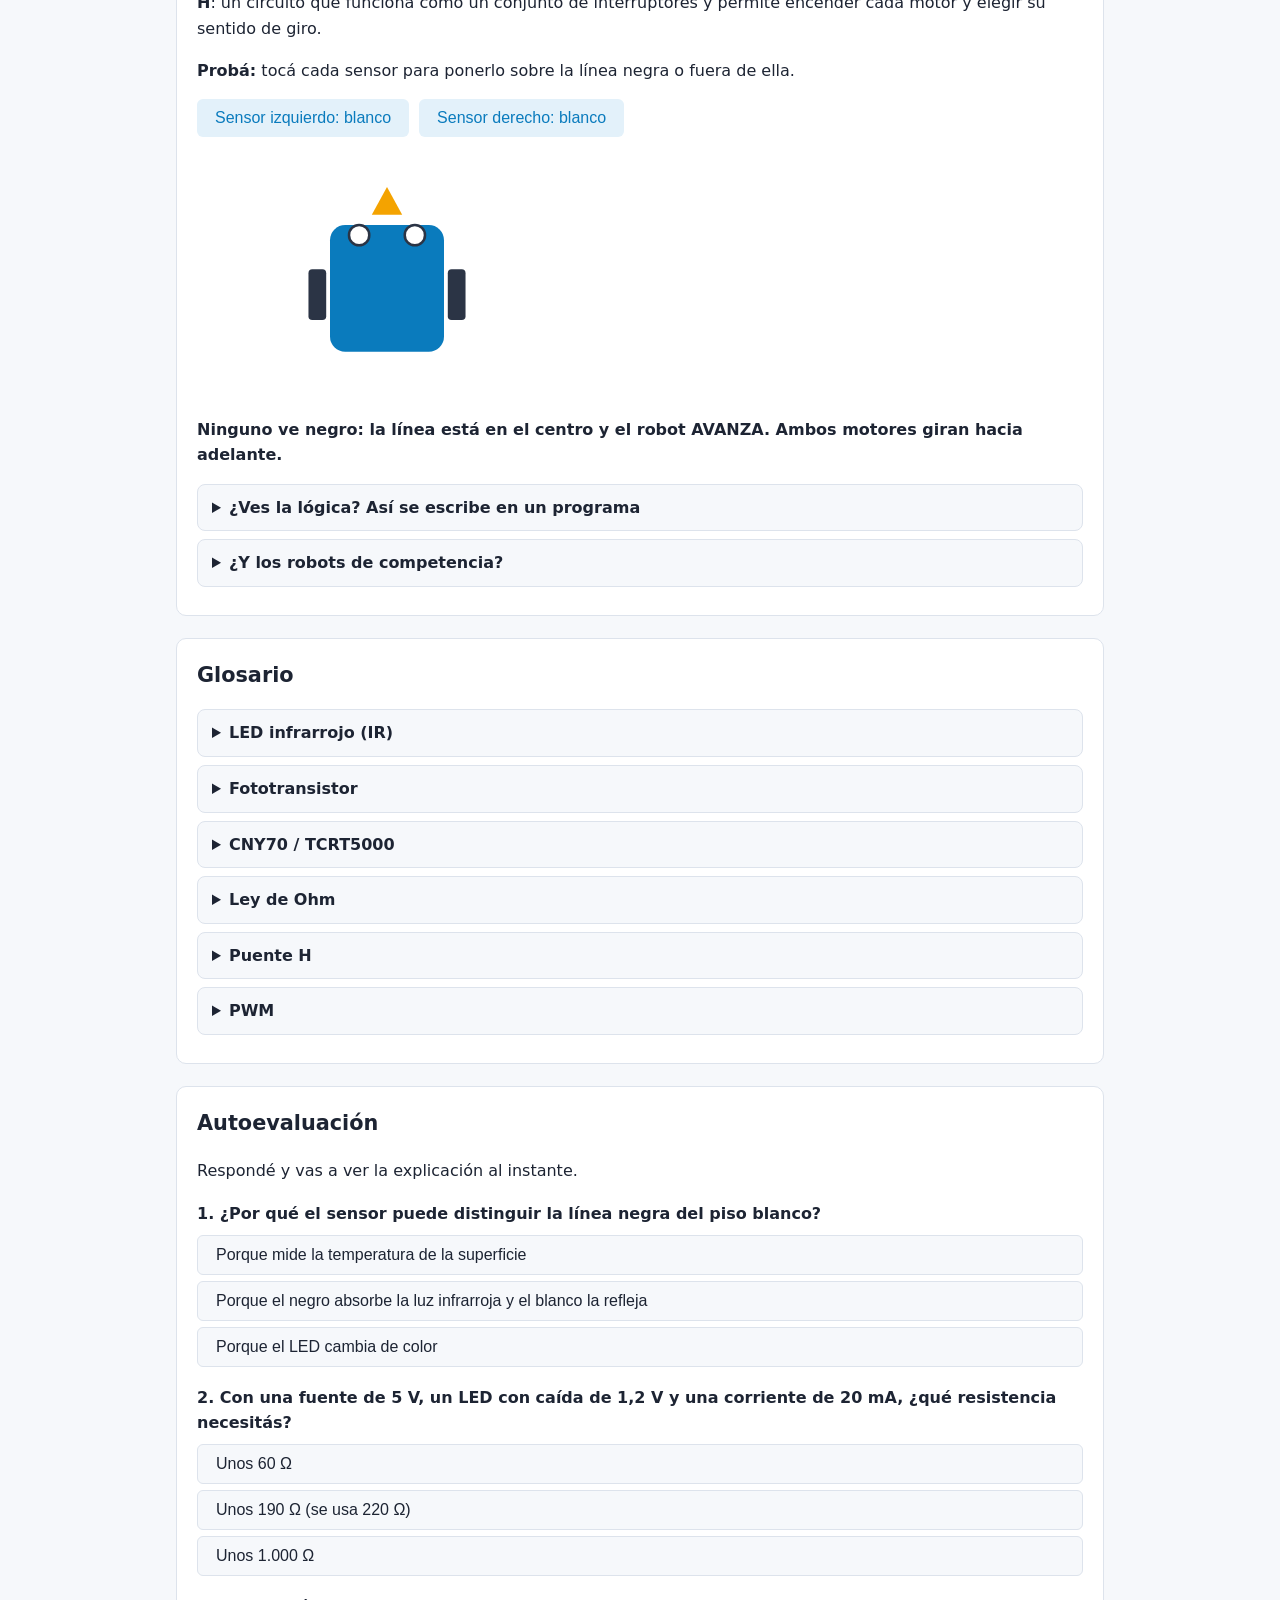
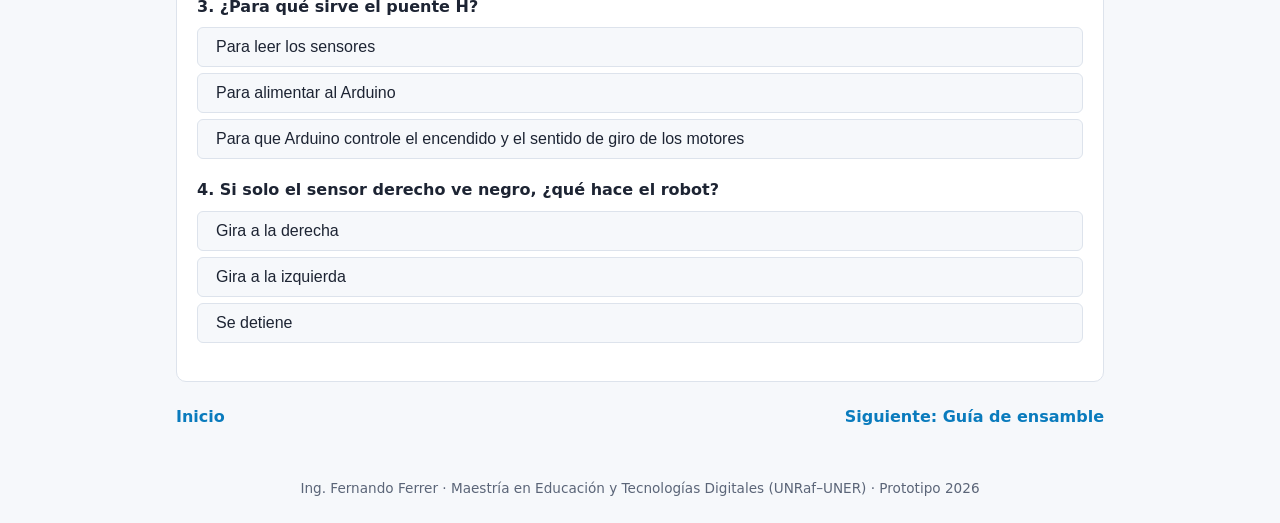
==== commit 2911efad: "Add files via upload" ====
--- a/como-funciona.html
+++ b/como-funciona.html
@@ -64,6 +64,9 @@
     <p>Este simulador aplica exactamente la lógica de los dos sensores: cada sensor lee la superficie, el programa compara
       la lectura con un umbral y decide qué motor encender. Iniciá la simulación, observá las lecturas y cambiá la velocidad
       para ver qué ocurre en las curvas cerradas.</p>
+    <p>También podés cambiar el <strong>tipo de pista</strong>. En competencia se usan pistas con línea negra sobre fondo
+      blanco y otras con línea blanca sobre fondo negro. La lógica del programa es la misma en los dos casos: lo único
+      que cambia es qué lectura indica que el sensor está <em>sobre la línea</em>.</p>
 
     <div class="sim">
       <div class="sim-pista">
@@ -78,6 +81,12 @@
               <option value="190">Alta</option>
             </select>
           </label>
+          <label class="sim-vel">Pista
+            <select id="simPista">
+              <option value="0" selected>Línea negra, fondo blanco</option>
+              <option value="1">Línea blanca, fondo negro</option>
+            </select>
+          </label>
           <label class="sim-check"><input type="checkbox" id="simRayos" checked> Mostrar zona de lectura</label>
         </div>
         <p class="sim-estado" id="simEstado">Listo para largar. Presioná "Iniciar".</p>
@@ -87,13 +96,13 @@
         <div class="sim-tiempo"><span>Tiempo</span><strong id="simTiempo">0,0 s</strong></div>
 
         <table class="sim-tabla">
-          <thead><tr><th></th><th>Lectura</th><th>Superficie</th></tr></thead>
+          <thead><tr><th></th><th>Lectura</th><th>Superficie</th><th>¿Sobre la línea?</th></tr></thead>
           <tbody>
-            <tr><td>Sensor izquierdo</td><td id="lecIzq">—</td><td id="supIzq">—</td></tr>
-            <tr><td>Sensor derecho</td><td id="lecDer">—</td><td id="supDer">—</td></tr>
+            <tr><td>Sensor izquierdo</td><td id="lecIzq">—</td><td id="supIzq">—</td><td id="linIzq">—</td></tr>
+            <tr><td>Sensor derecho</td><td id="lecDer">—</td><td id="supDer">—</td><td id="linDer">—</td></tr>
           </tbody>
         </table>
-        <p class="sim-nota">Umbral: 512. Lectura mayor al umbral = línea negra.</p>
+        <p class="sim-nota">Umbral: 512. Superficie negra: lectura mayor al umbral. Superficie blanca: lectura menor al umbral.</p>
 
         <table class="sim-tabla">
           <thead><tr><th></th><th>Estado</th></tr></thead>
@@ -105,11 +114,13 @@
 
         <p class="sim-sub">Instrucción en ejecución</p>
         <div class="sim-codigo">
-          <span id="c0">si (izquierdo y derecho = negro) → detenerse</span>
-          <span id="c1">si no, si (izquierdo = negro) → girar a la izquierda</span>
-          <span id="c2">si no, si (derecho = negro) → girar a la derecha</span>
+          <span class="def">sobre la línea = <b id="cDef">lectura &gt; 512</b></span>
+          <span id="c0">si (izquierdo y derecho sobre la línea) → detenerse</span>
+          <span id="c1">si no, si (izquierdo sobre la línea) → girar a la izquierda</span>
+          <span id="c2">si no, si (derecho sobre la línea) → girar a la derecha</span>
           <span id="c3">si no → avanzar</span>
         </div>
+        <p class="sim-nota">Al cambiar el tipo de pista solo cambia la primera línea: la comparación con el umbral. Las decisiones del robot no se modifican.</p>
 
         <p class="sim-sub">Monitor serie</p>
         <pre class="sim-monitor" id="simMonitor"></pre>
@@ -122,6 +133,7 @@
         <li>¿Por qué el robot avanza "zigzagueando" en lugar de ir derecho sobre la línea?</li>
         <li>¿Qué pasa en la curva más cerrada cuando la velocidad es alta? ¿Por qué ocurre?</li>
         <li>¿Por qué se detiene al llegar a la franja de meta? Revisá la primera condición del programa.</li>
+        <li>Compará las lecturas en los dos tipos de pista. ¿Qué cambió en el programa y qué se mantuvo igual? ¿Qué pasaría si no se ajustara la comparación con el umbral?</li>
         <li>Si fueras parte de un equipo de competencia, ¿qué cambiarías para bajar el tiempo sin salirte de la pista?</li>
       </ul>
     </details>
@@ -343,31 +355,34 @@
   // --- Lienzo oculto con la pista (para leer los sensores) ---
   var off = document.createElement('canvas'); off.width = W; off.height = H;
   var oc = off.getContext('2d');
+  var INV = false;   // false: línea negra sobre blanco · true: línea blanca sobre negro
   function dibujarPista(c, conDetalles){
-    c.fillStyle = '#f7f7f4'; c.fillRect(0, 0, W, H);
+    var colFondo = INV ? '#141414' : '#f7f7f4', colLinea = INV ? '#f7f7f4' : '#111';
+    c.fillStyle = colFondo; c.fillRect(0, 0, W, H);
     if (conDetalles){
-      c.strokeStyle = '#e6e6e0'; c.lineWidth = 1;
+      c.strokeStyle = INV ? '#262626' : '#e6e6e0'; c.lineWidth = 1;
       for (var x = 0; x < W; x += 40){ c.beginPath(); c.moveTo(x,0); c.lineTo(x,H); c.stroke(); }
       for (var y = 0; y < H; y += 40){ c.beginPath(); c.moveTo(0,y); c.lineTo(W,y); c.stroke(); }
     }
-    c.strokeStyle = '#111'; c.lineWidth = ANCHO_LINEA; c.lineJoin = 'round'; c.lineCap = 'round';
+    c.strokeStyle = colLinea; c.lineWidth = ANCHO_LINEA; c.lineJoin = 'round'; c.lineCap = 'round';
     c.beginPath(); c.moveTo(pista[0][0], pista[0][1]);
     for (var i = 1; i < pista.length; i++) c.lineTo(pista[i][0], pista[i][1]);
     c.closePath(); c.stroke();
     // franja de meta (perpendicular a la línea)
     c.save(); c.translate(pm[0], pm[1]); c.rotate(angM);
-    c.fillStyle = '#111'; c.fillRect(-7, -34, 14, 68);
+    c.fillStyle = colLinea; c.fillRect(-7, -34, 14, 68);
     if (conDetalles){
-      c.rotate(-angM); c.fillStyle = '#555'; c.font = '600 12px system-ui, sans-serif'; c.textAlign = 'right';
+      c.rotate(-angM); c.fillStyle = INV ? '#aaa' : '#555'; c.font = '600 12px system-ui, sans-serif'; c.textAlign = 'right';
       c.fillText('LARGADA', -40, -2); c.fillText('META', -40, 12);
     }
     c.restore();
   }
   dibujarPista(oc, false);
   var pix = oc.getImageData(0, 0, W, H).data;
+  function sobreLinea(v){ return INV ? v < UMBRAL : v > UMBRAL; }
   function oscuro(x, y){
     x = Math.round(x); y = Math.round(y);
-    if (x < 0 || y < 0 || x >= W || y >= H) return 0;
+    if (x < 0 || y < 0 || x >= W || y >= H) return INV ? 1 : 0;
     var k = (y*W + x)*4; return 1 - (pix[k] + pix[k+1] + pix[k+2]) / 765;
   }
   // lectura analógica estilo analogRead (0-1023): promedio de una pequeña zona
@@ -415,7 +430,7 @@
   }
   var NOMBRES = ['detenerse', 'girar a la izquierda', 'girar a la derecha', 'avanzar'];
   function decidir(v){
-    var ni = lec.izq > UMBRAL, nd = lec.der > UMBRAL;
+    var ni = sobreLinea(lec.izq), nd = sobreLinea(lec.der);
     if (ni && nd && recorrido > 300 && Math.hypot(r.x-pm[0], r.y-pm[1]) < 45){ regla = 0; mot.izq = 0; mot.der = 0; }
     else if (ni && !nd){ regla = 1; mot.izq = 0; mot.der = v; }
     else if (nd && !ni){ regla = 2; mot.izq = v; mot.der = 0; }
@@ -429,7 +444,7 @@
     rueda.izq += (mot.izq - rueda.izq) * kk; rueda.der += (mot.der - rueda.der) * kk;
     if (regla === 0){
       corriendo = false; terminado = true;
-      el('simEstado').textContent = 'Llegó a la meta: ambos sensores detectaron negro y el robot se detuvo. Tiempo de vuelta: ' + fmt(tiempo) + '.';
+      el('simEstado').textContent = 'Llegó a la meta: ambos sensores quedaron sobre la franja de meta y el robot se detuvo. Tiempo de vuelta: ' + fmt(tiempo) + '.';
       el('simPlay').textContent = 'Iniciar'; el('simPlay').disabled = true;
       log(true); return;
     }
@@ -456,8 +471,10 @@
     el('lecIzq').textContent = lec.izq; el('lecDer').textContent = lec.der;
     el('supIzq').textContent = lec.izq > UMBRAL ? 'Negro' : 'Blanco';
     el('supDer').textContent = lec.der > UMBRAL ? 'Negro' : 'Blanco';
-    el('supIzq').className = lec.izq > UMBRAL ? 'neg' : '';
-    el('supDer').className = lec.der > UMBRAL ? 'neg' : '';
+    el('linIzq').textContent = sobreLinea(lec.izq) ? 'Sí' : 'No';
+    el('linDer').textContent = sobreLinea(lec.der) ? 'Sí' : 'No';
+    el('linIzq').className = sobreLinea(lec.izq) ? 'neg' : '';
+    el('linDer').className = sobreLinea(lec.der) ? 'neg' : '';
     el('motIzq').textContent = estadoMotor(mot.izq); el('motDer').textContent = estadoMotor(mot.der);
     el('motIzq').className = mot.izq > 0 ? 'on' : ''; el('motDer').className = mot.der > 0 ? 'on' : '';
     for (var i = 0; i < 4; i++) el('c'+i).className = (i === regla && (corriendo || terminado)) ? 'activa' : '';
@@ -491,7 +508,7 @@
     ctx.restore();
     // sensores
     [['izq', ps.izq], ['der', ps.der]].forEach(function(s){
-      var negro = lec[s[0]] > UMBRAL;
+      var negro = sobreLinea(lec[s[0]]);
       if (el('simRayos').checked){
         ctx.strokeStyle = negro ? 'rgba(214,69,69,.9)' : 'rgba(31,157,85,.9)'; ctx.lineWidth = 2;
         ctx.beginPath(); ctx.arc(s[1][0], s[1][1], 6, 0, Math.PI*2); ctx.stroke();
@@ -501,12 +518,13 @@
     });
   }
 
+  var PASO = 0.004, acum = 0;   // paso fijo de simulación (s)
   function bucle(ts){
     if (corriendo){
       if (ultimoT === null) ultimoT = ts;
       var dt = Math.min((ts - ultimoT)/1000, 0.05); ultimoT = ts;
-      var n = Math.ceil(dt / 0.004);
-      for (var i = 0; i < n && corriendo; i++) paso(dt/n);
+      acum += dt;
+      while (acum >= PASO && corriendo){ paso(PASO); acum -= PASO; }
       rastro.push([r.x, r.y]); if (rastro.length > 260) rastro.shift();
       if (corriendo) log(false);
       actualizarPanel(); dibujar();
@@ -522,6 +540,18 @@
   });
   el('simReset').addEventListener('click', function(){ rastro = []; reiniciar(); });
   el('simRayos').addEventListener('change', dibujar);
+  el('simPista').addEventListener('change', function(){
+    INV = this.value === '1';
+    dibujarPista(oc, false); pix = oc.getImageData(0, 0, W, H).data;
+    fc.setTransform(1,0,0,1,0,0); fc.clearRect(0, 0, fondo.width, fondo.height); fc.setTransform(dpr,0,0,dpr,0,0);
+    dibujarPista(fc, true);
+    cv.style.background = INV ? '#141414' : '#f7f7f4';
+    el('cDef').textContent = INV ? 'lectura < 512' : 'lectura > 512';
+    rastro = []; reiniciar();
+    el('simEstado').textContent = INV
+      ? 'Pista con línea blanca sobre fondo negro. Ahora "sobre la línea" significa lectura menor al umbral. Presioná "Iniciar".'
+      : 'Pista con línea negra sobre fondo blanco. "Sobre la línea" significa lectura mayor al umbral. Presioná "Iniciar".';
+  });
   el('simVel').addEventListener('change', function(){
     if (!corriendo && !terminado && tiempo === 0) el('simEstado').textContent = 'Velocidad seleccionada: ' + this.options[this.selectedIndex].text.toLowerCase() + '. Presioná "Iniciar".';
   });
--- a/styles.css
+++ b/styles.css
@@ -87,3 +87,6 @@
 .sim-codigo span{display:block;padding:3px 6px;border-radius:4px}
 .sim-codigo span.activa{background:var(--accent);color:#fff}
 .sim-monitor{margin:0;padding:8px 10px;border-radius:8px;background:#12161d;color:#9ee6a8;font-size:.8rem;min-height:9.5em;tab-size:8;overflow-x:auto}
+
+.sim-codigo span.def{color:var(--muted);border-bottom:1px dashed var(--border);border-radius:0;margin-bottom:3px}
+.sim-codigo span.def b{color:var(--accent)}
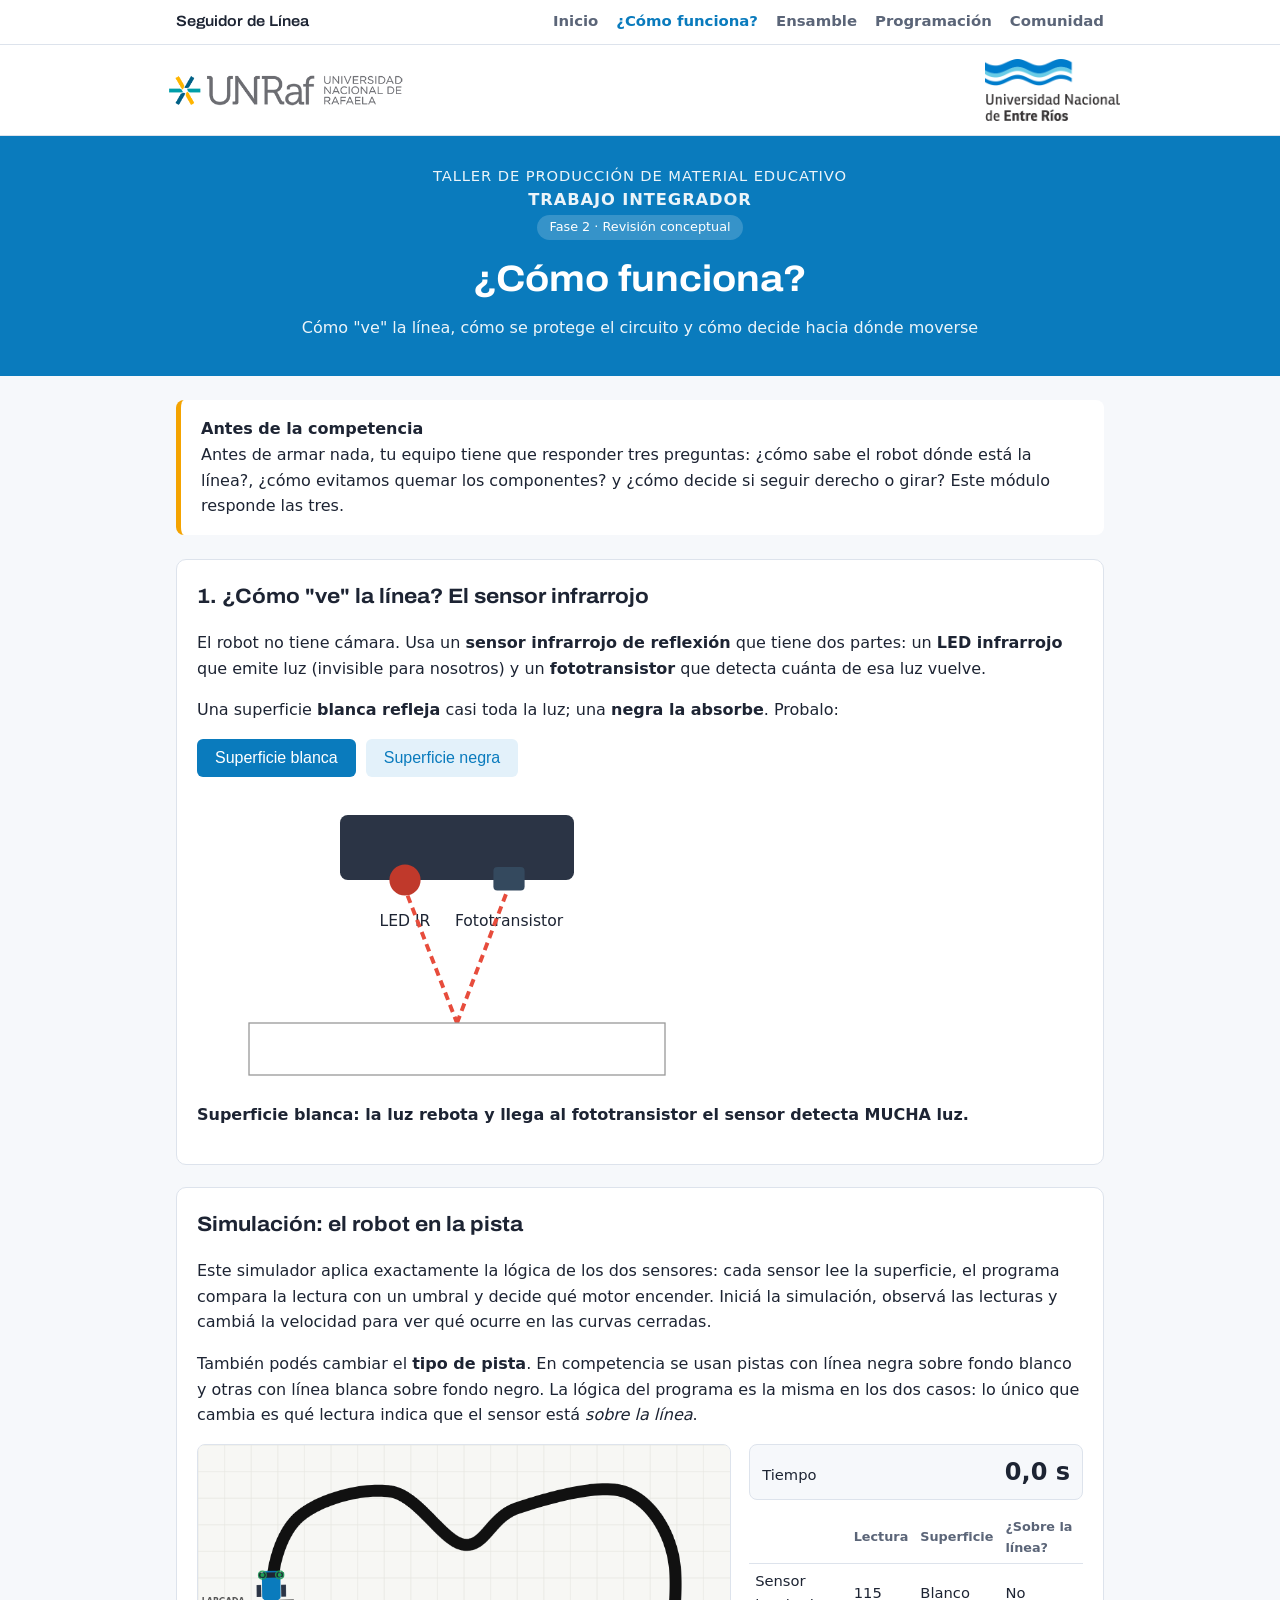
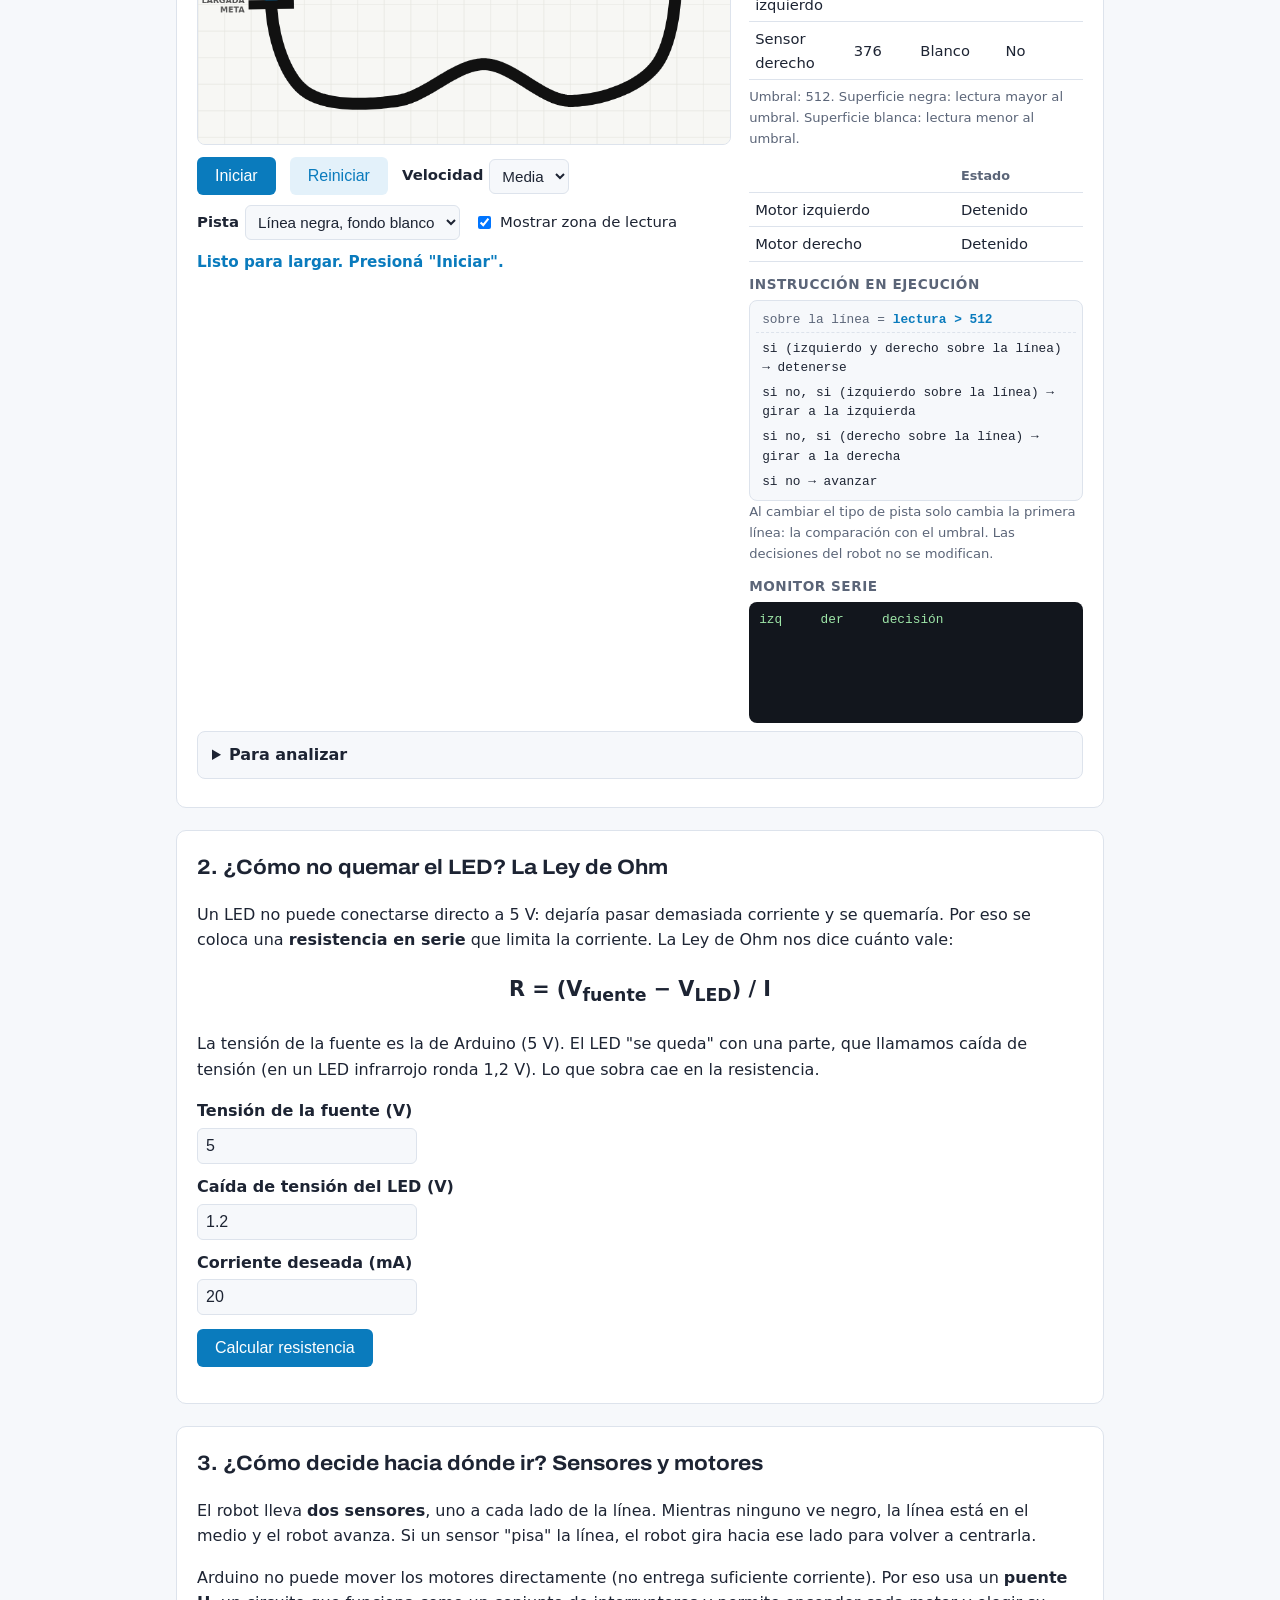
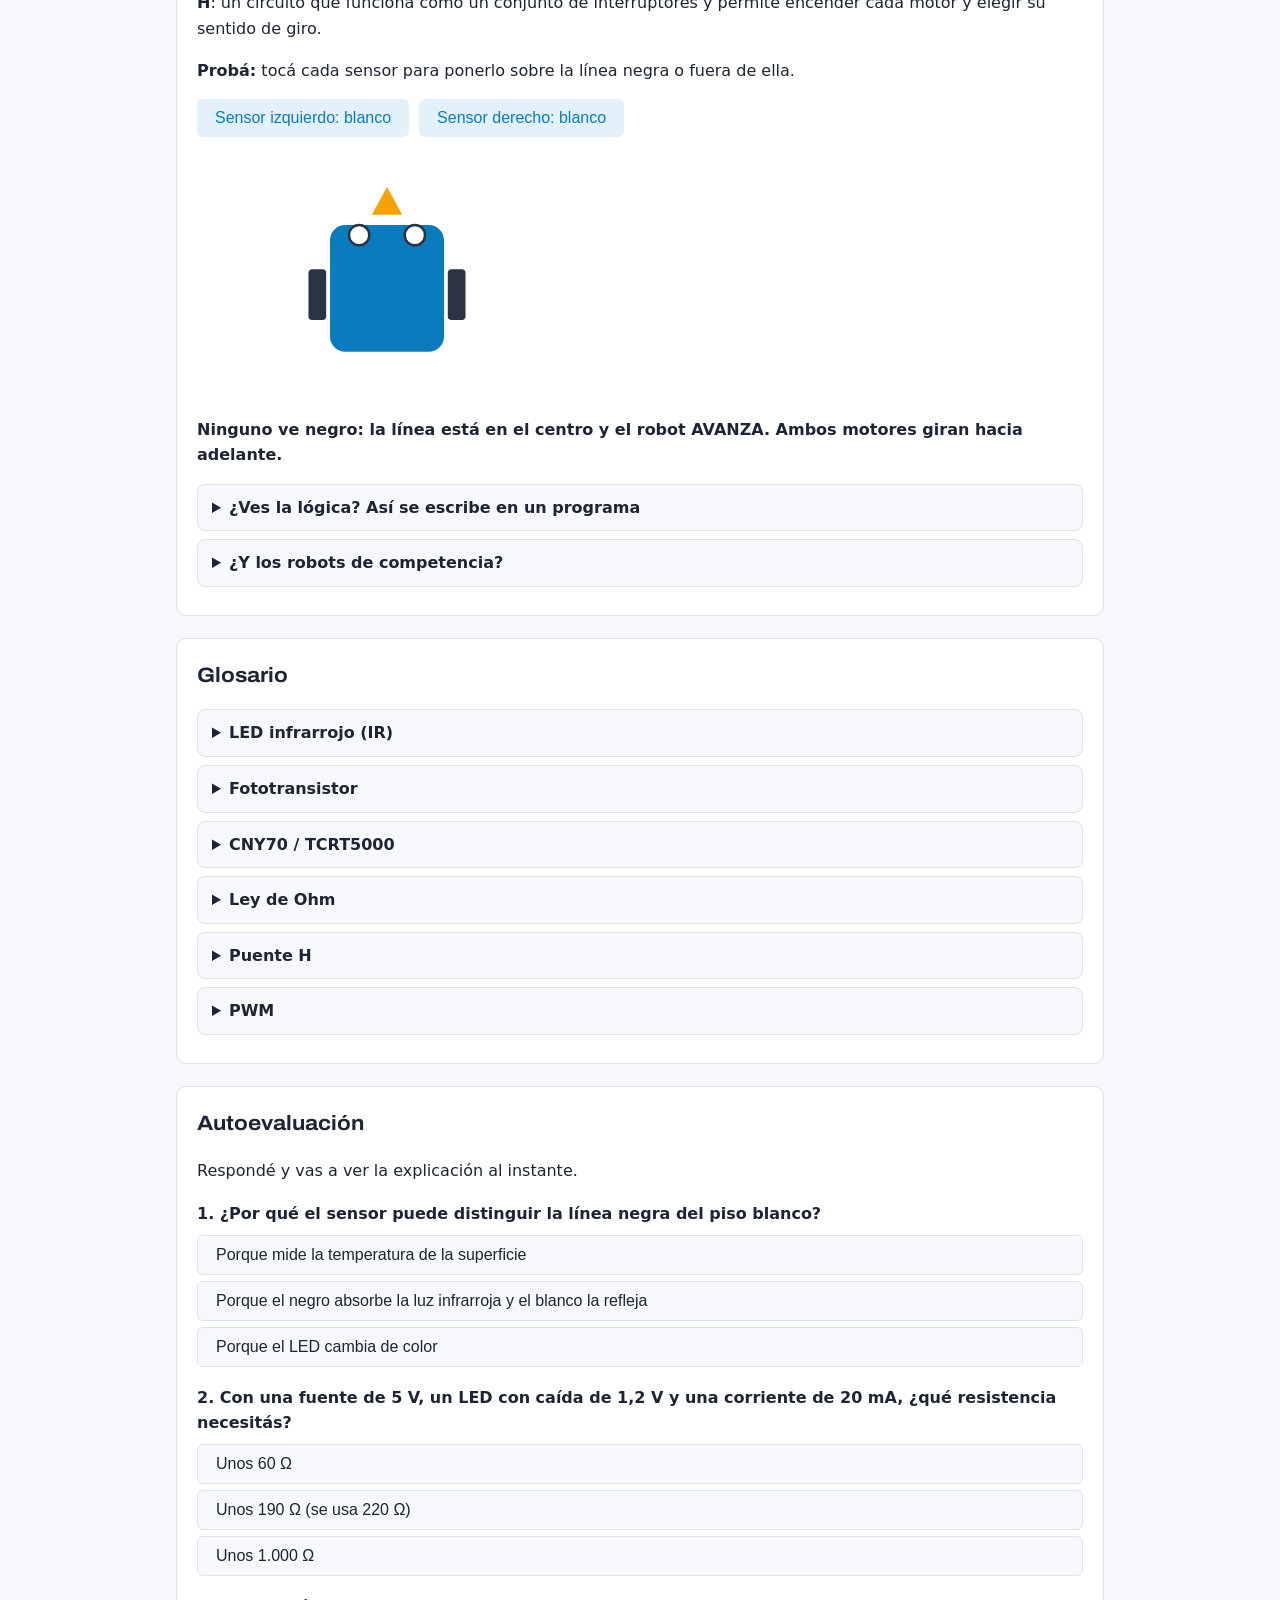
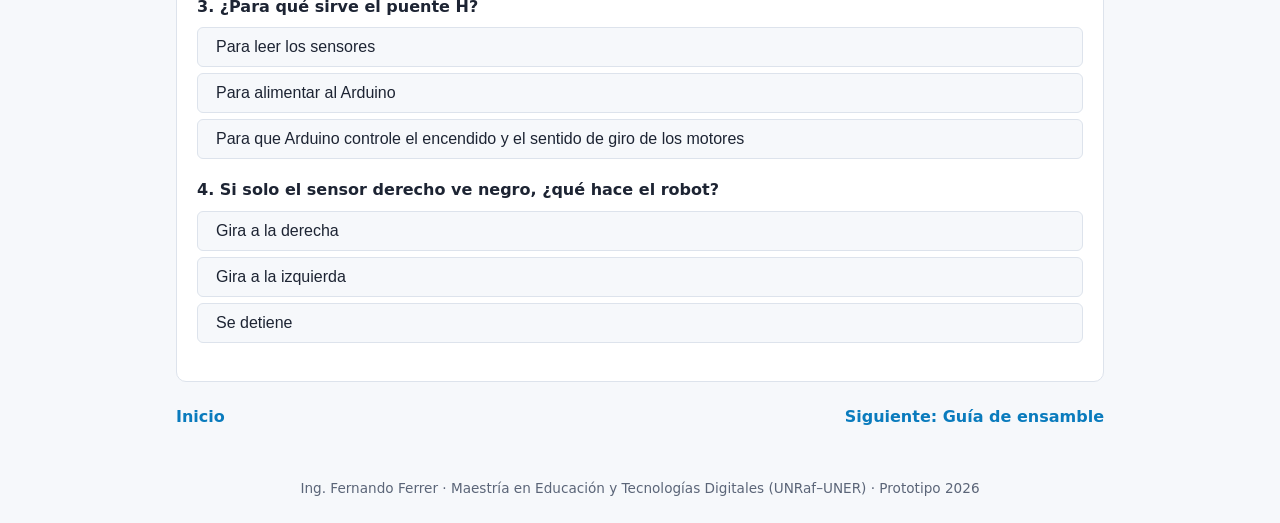
==== commit a00de592: "Add files via upload" ====
--- a/como-funciona.html
+++ b/como-funciona.html
@@ -4,6 +4,9 @@
 <meta charset="utf-8">
 <meta name="viewport" content="width=device-width, initial-scale=1">
 <title>¿Cómo funciona? · Seguidor de Línea</title>
+<link rel="preconnect" href="https://fonts.googleapis.com">
+<link rel="preconnect" href="https://fonts.gstatic.com" crossorigin>
+<link href="https://fonts.googleapis.com/css2?family=Archivo:wdth,wght@62..125,400..800&display=swap" rel="stylesheet">
 <link rel="stylesheet" href="styles.css">
 </head>
 <body>
--- a/styles.css
+++ b/styles.css
@@ -90,3 +90,48 @@
 
 .sim-codigo span.def{color:var(--muted);border-bottom:1px dashed var(--border);border-radius:0;margin-bottom:3px}
 .sim-codigo span.def b{color:var(--accent)}
+
+/* ===== Tipografía de títulos ===== */
+h1,h2,nav.top a.marca{font-family:"Archivo",system-ui,sans-serif;font-variation-settings:"wdth" 108}
+
+/* ===== Portada (página de inicio) ===== */
+.banda-inst{display:flex;justify-content:space-between;align-items:center;gap:16px;flex-wrap:wrap;background:#fff;
+  padding:14px max(16px, calc((100% - 928px)/2));border-bottom:1px solid #dde3ec}
+.banda-inst img{height:54px;width:auto}
+.banda-inst img[alt*="Entre"]{height:62px}
+
+.portada{--pista:#f3f5f7;--linea:#1c1f24;--tinta:#1c1f24;--suave:#58616d;--senal:#f2b705;--azul:#0a6fa8;
+  background:var(--pista);color:var(--tinta);overflow:hidden;
+  background-image:linear-gradient(#e4e8ed 1px,transparent 1px),linear-gradient(90deg,#e4e8ed 1px,transparent 1px);
+  background-size:48px 48px;background-position:center top}
+.portada-in{max-width:960px;margin:0 auto;padding:48px 16px 8px;display:grid;grid-template-columns:minmax(0,1.5fr) minmax(0,1fr);gap:32px;align-items:end}
+.portada-copete{margin:0 0 18px;font-size:1rem;line-height:1.4;color:var(--suave)}
+.portada-copete span{color:var(--tinta);font-weight:700}
+.portada h1{margin:0 0 16px;font-size:clamp(2.5rem,6.4vw,4.4rem);line-height:.98;font-weight:800;
+  font-variation-settings:"wdth" 118;letter-spacing:-.015em;max-width:11ch}
+.portada-bajada{margin:0;font-size:1.08rem;line-height:1.55;color:var(--suave);max-width:44ch}
+.portada-audio{background:#fff;border:1px solid #d6dce3;border-left:5px solid var(--senal);border-radius:6px;padding:14px 16px}
+.pa-titulo{margin:0;font-family:"Archivo",system-ui,sans-serif;font-weight:700;font-size:1.08rem}
+.pa-desc{margin:2px 0 10px;font-size:.9rem;color:var(--suave)}
+.portada-audio audio{width:100%;height:40px}
+.portada-pista{display:block;width:100%;max-width:1400px;height:auto;margin:6px auto 0;overflow:visible}
+.pp-linea{stroke:var(--linea)}
+.pp-meta{fill:var(--linea)}
+.pp-chasis{fill:var(--azul)}
+.pp-rueda{fill:#2a2f36}
+.pp-placa{fill:#1c1f24}
+.pp-sensor{fill:var(--senal)}
+
+@media (max-width:760px){
+  .portada-in{grid-template-columns:1fr;gap:22px;padding-top:32px}
+  .banda-inst{justify-content:center}
+  .banda-inst img{height:42px}.banda-inst img[alt*="Entre"]{height:48px}
+  .portada-pista{width:190%;max-width:none;margin-left:-85%}
+}
+@media (prefers-color-scheme: dark){
+  .banda-inst{border-bottom-color:#2c3442}
+  .portada{--pista:#15181c;--linea:#eef1f4;--tinta:#eef1f4;--suave:#a3adba;
+    background-image:linear-gradient(#20252b 1px,transparent 1px),linear-gradient(90deg,#20252b 1px,transparent 1px)}
+  .portada-audio{background:#1d2229;border-color:#323a45;border-left-color:var(--senal)}
+  .pp-rueda{fill:#0d0f12}.pp-placa{fill:#0d0f12}
+}
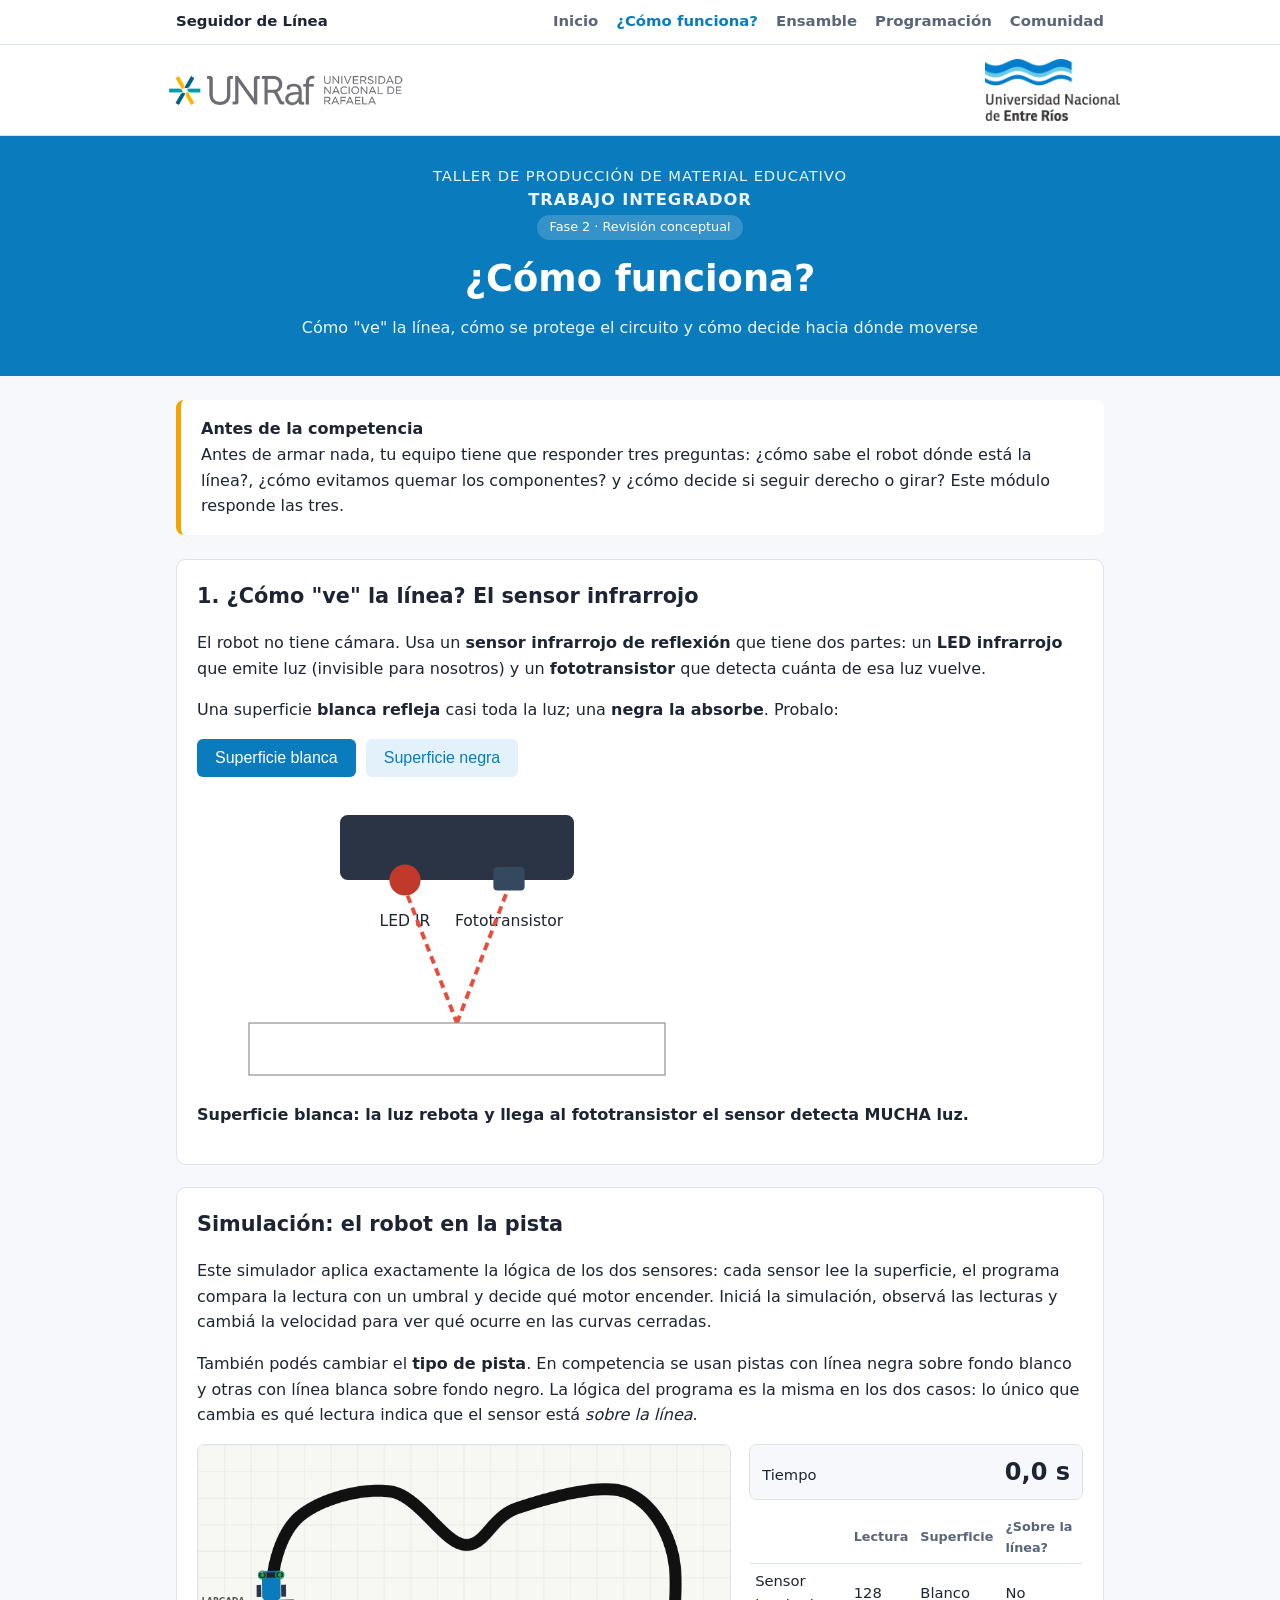
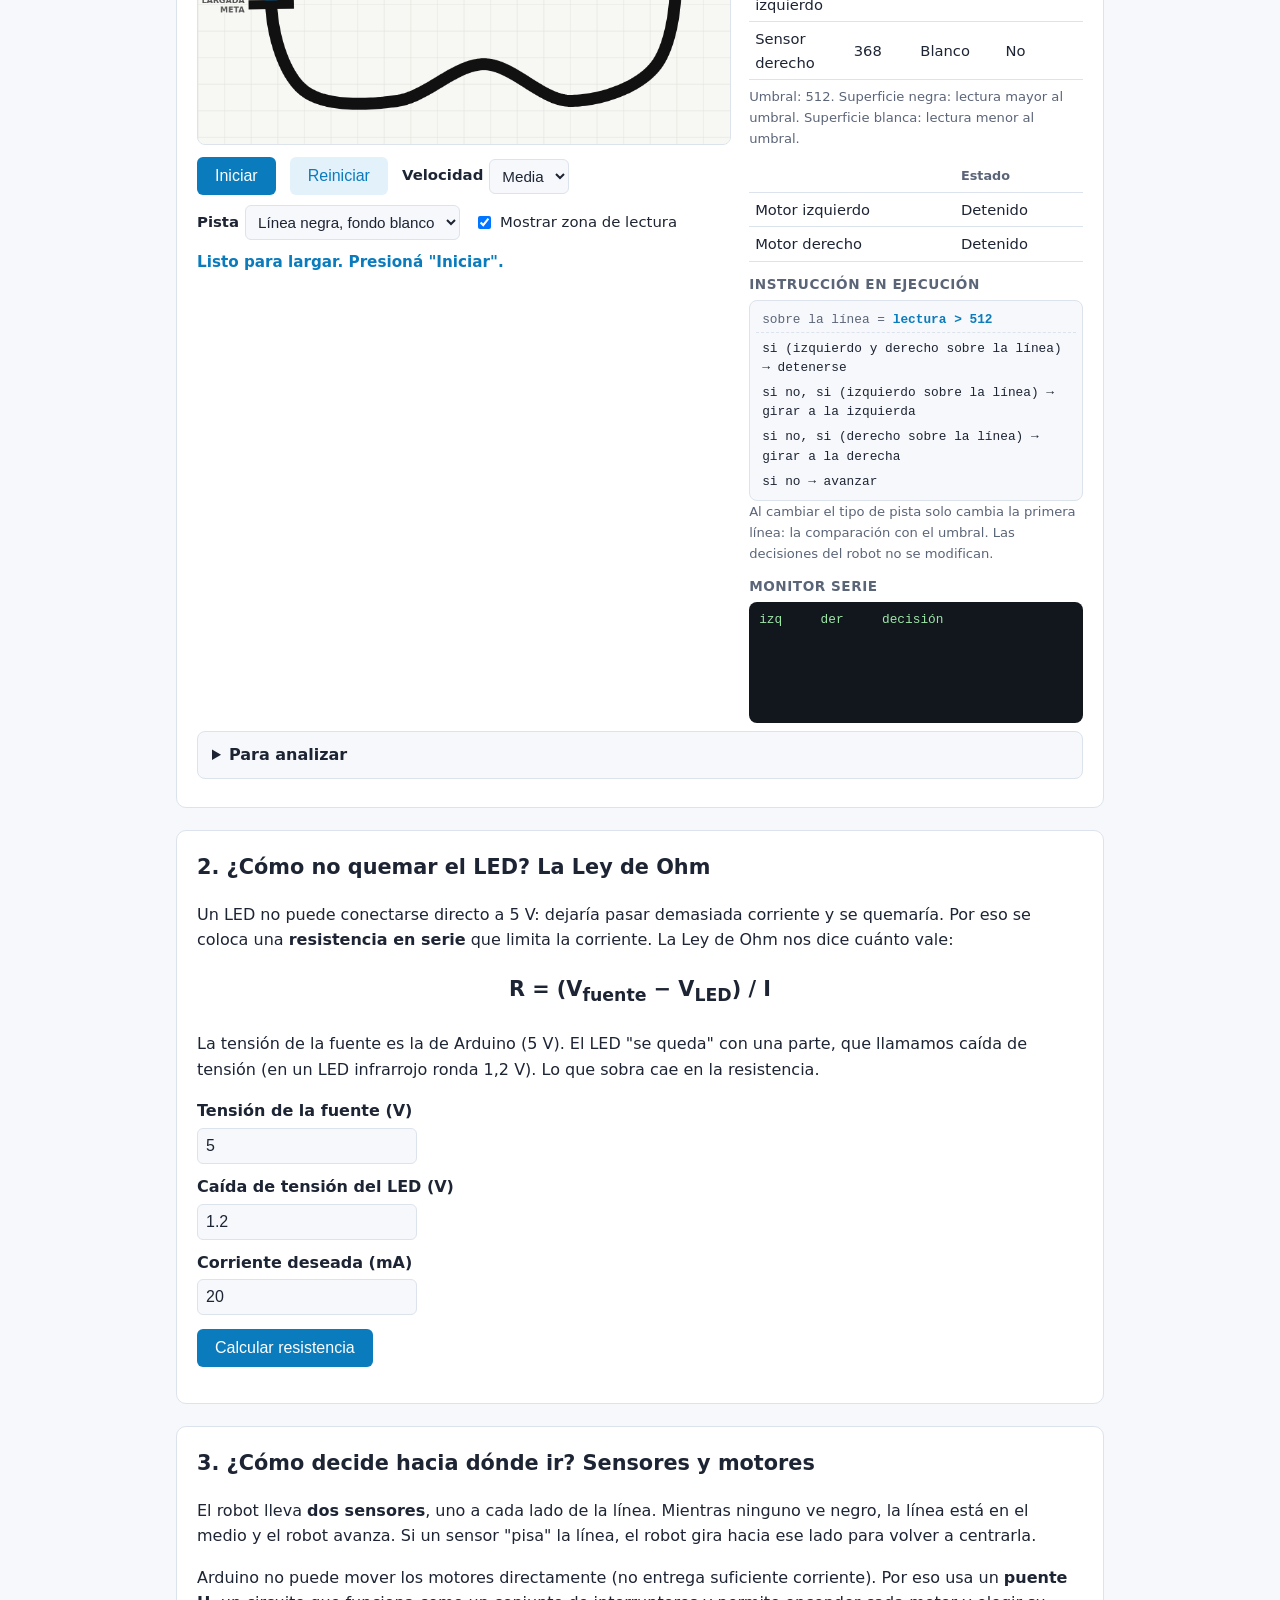
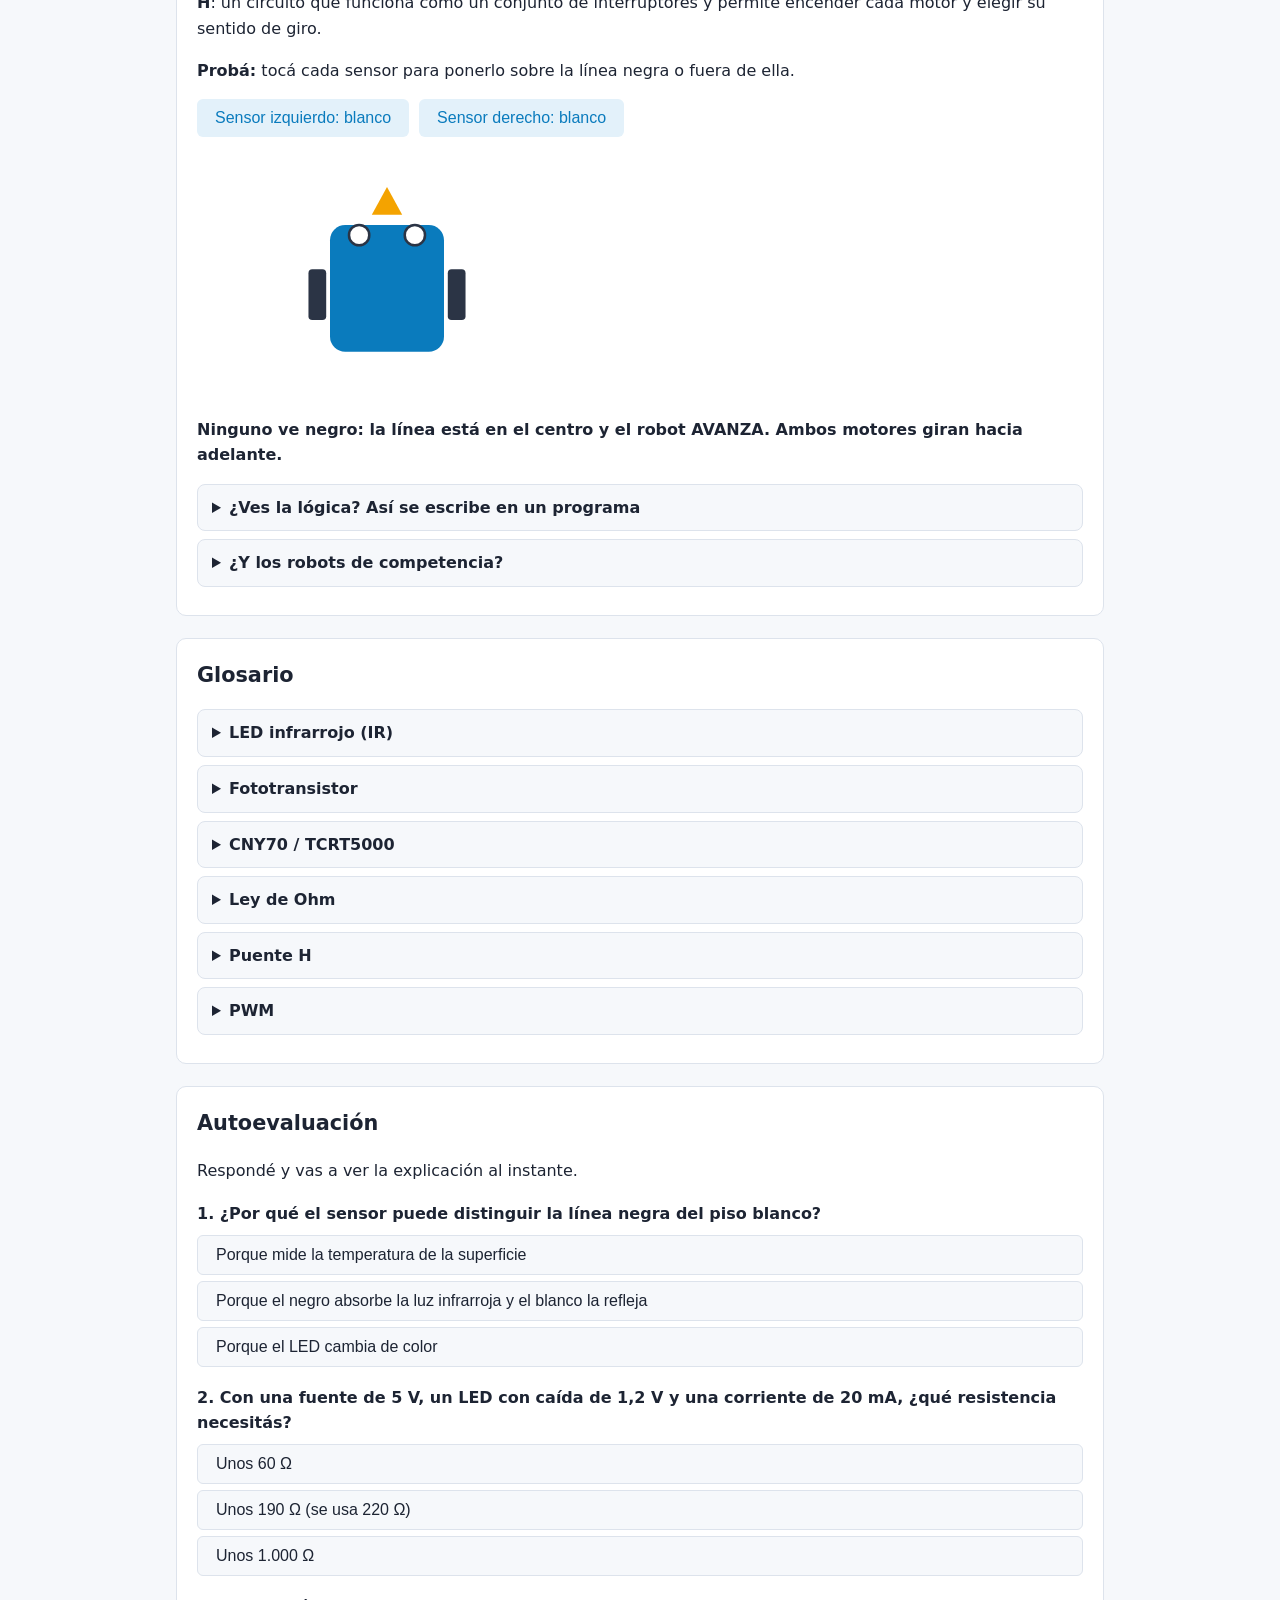
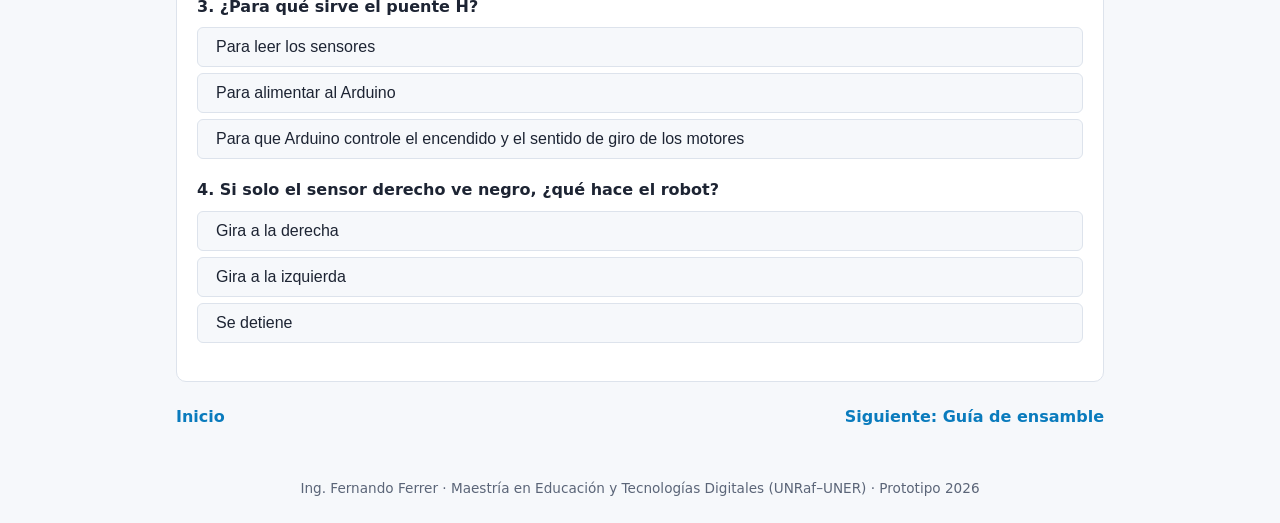
==== commit 3e6bfeb1: "Add files via upload" ====
--- a/como-funciona.html
+++ b/como-funciona.html
@@ -4,9 +4,6 @@
 <meta charset="utf-8">
 <meta name="viewport" content="width=device-width, initial-scale=1">
 <title>¿Cómo funciona? · Seguidor de Línea</title>
-<link rel="preconnect" href="https://fonts.googleapis.com">
-<link rel="preconnect" href="https://fonts.gstatic.com" crossorigin>
-<link href="https://fonts.googleapis.com/css2?family=Archivo:wdth,wght@62..125,400..800&display=swap" rel="stylesheet">
 <link rel="stylesheet" href="styles.css">
 </head>
 <body>
--- a/styles.css
+++ b/styles.css
@@ -90,48 +90,3 @@
 
 .sim-codigo span.def{color:var(--muted);border-bottom:1px dashed var(--border);border-radius:0;margin-bottom:3px}
 .sim-codigo span.def b{color:var(--accent)}
-
-/* ===== Tipografía de títulos ===== */
-h1,h2,nav.top a.marca{font-family:"Archivo",system-ui,sans-serif;font-variation-settings:"wdth" 108}
-
-/* ===== Portada (página de inicio) ===== */
-.banda-inst{display:flex;justify-content:space-between;align-items:center;gap:16px;flex-wrap:wrap;background:#fff;
-  padding:14px max(16px, calc((100% - 928px)/2));border-bottom:1px solid #dde3ec}
-.banda-inst img{height:54px;width:auto}
-.banda-inst img[alt*="Entre"]{height:62px}
-
-.portada{--pista:#f3f5f7;--linea:#1c1f24;--tinta:#1c1f24;--suave:#58616d;--senal:#f2b705;--azul:#0a6fa8;
-  background:var(--pista);color:var(--tinta);overflow:hidden;
-  background-image:linear-gradient(#e4e8ed 1px,transparent 1px),linear-gradient(90deg,#e4e8ed 1px,transparent 1px);
-  background-size:48px 48px;background-position:center top}
-.portada-in{max-width:960px;margin:0 auto;padding:48px 16px 8px;display:grid;grid-template-columns:minmax(0,1.5fr) minmax(0,1fr);gap:32px;align-items:end}
-.portada-copete{margin:0 0 18px;font-size:1rem;line-height:1.4;color:var(--suave)}
-.portada-copete span{color:var(--tinta);font-weight:700}
-.portada h1{margin:0 0 16px;font-size:clamp(2.5rem,6.4vw,4.4rem);line-height:.98;font-weight:800;
-  font-variation-settings:"wdth" 118;letter-spacing:-.015em;max-width:11ch}
-.portada-bajada{margin:0;font-size:1.08rem;line-height:1.55;color:var(--suave);max-width:44ch}
-.portada-audio{background:#fff;border:1px solid #d6dce3;border-left:5px solid var(--senal);border-radius:6px;padding:14px 16px}
-.pa-titulo{margin:0;font-family:"Archivo",system-ui,sans-serif;font-weight:700;font-size:1.08rem}
-.pa-desc{margin:2px 0 10px;font-size:.9rem;color:var(--suave)}
-.portada-audio audio{width:100%;height:40px}
-.portada-pista{display:block;width:100%;max-width:1400px;height:auto;margin:6px auto 0;overflow:visible}
-.pp-linea{stroke:var(--linea)}
-.pp-meta{fill:var(--linea)}
-.pp-chasis{fill:var(--azul)}
-.pp-rueda{fill:#2a2f36}
-.pp-placa{fill:#1c1f24}
-.pp-sensor{fill:var(--senal)}
-
-@media (max-width:760px){
-  .portada-in{grid-template-columns:1fr;gap:22px;padding-top:32px}
-  .banda-inst{justify-content:center}
-  .banda-inst img{height:42px}.banda-inst img[alt*="Entre"]{height:48px}
-  .portada-pista{width:190%;max-width:none;margin-left:-85%}
-}
-@media (prefers-color-scheme: dark){
-  .banda-inst{border-bottom-color:#2c3442}
-  .portada{--pista:#15181c;--linea:#eef1f4;--tinta:#eef1f4;--suave:#a3adba;
-    background-image:linear-gradient(#20252b 1px,transparent 1px),linear-gradient(90deg,#20252b 1px,transparent 1px)}
-  .portada-audio{background:#1d2229;border-color:#323a45;border-left-color:var(--senal)}
-  .pp-rueda{fill:#0d0f12}.pp-placa{fill:#0d0f12}
-}
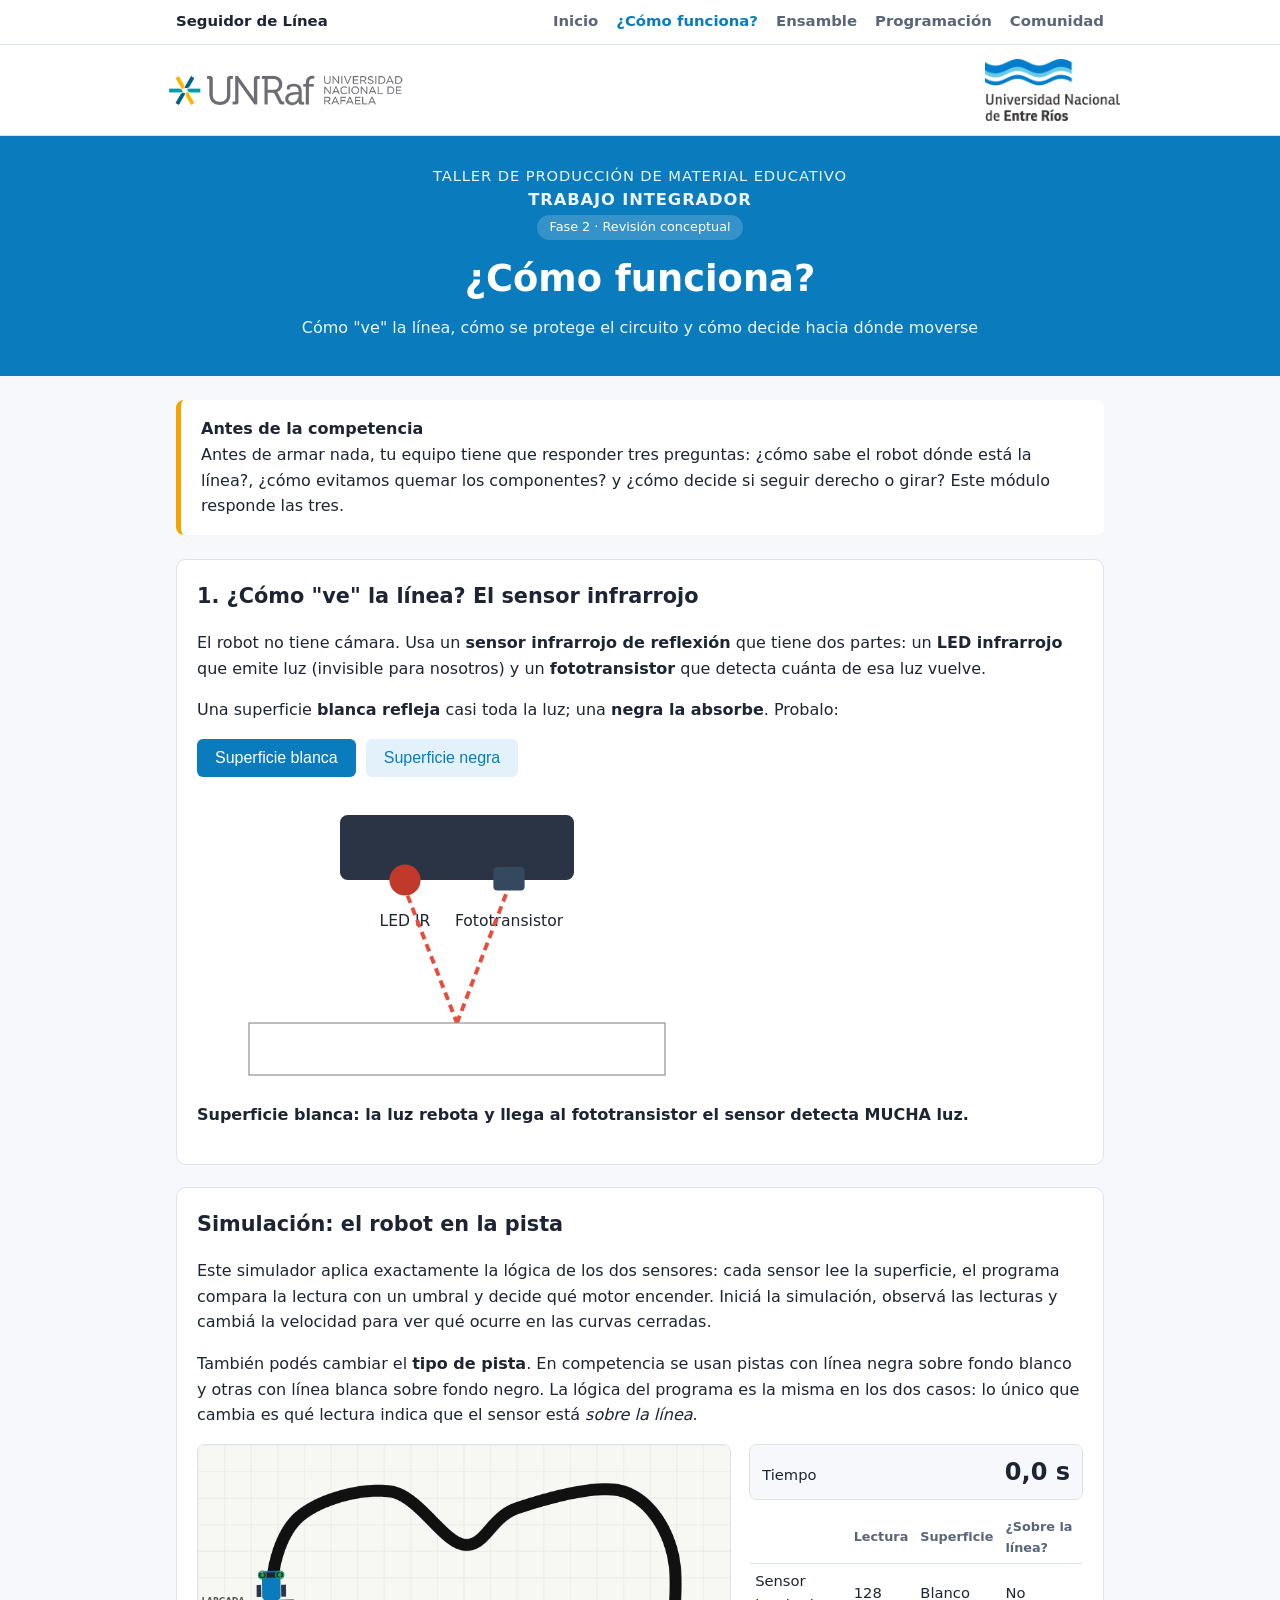
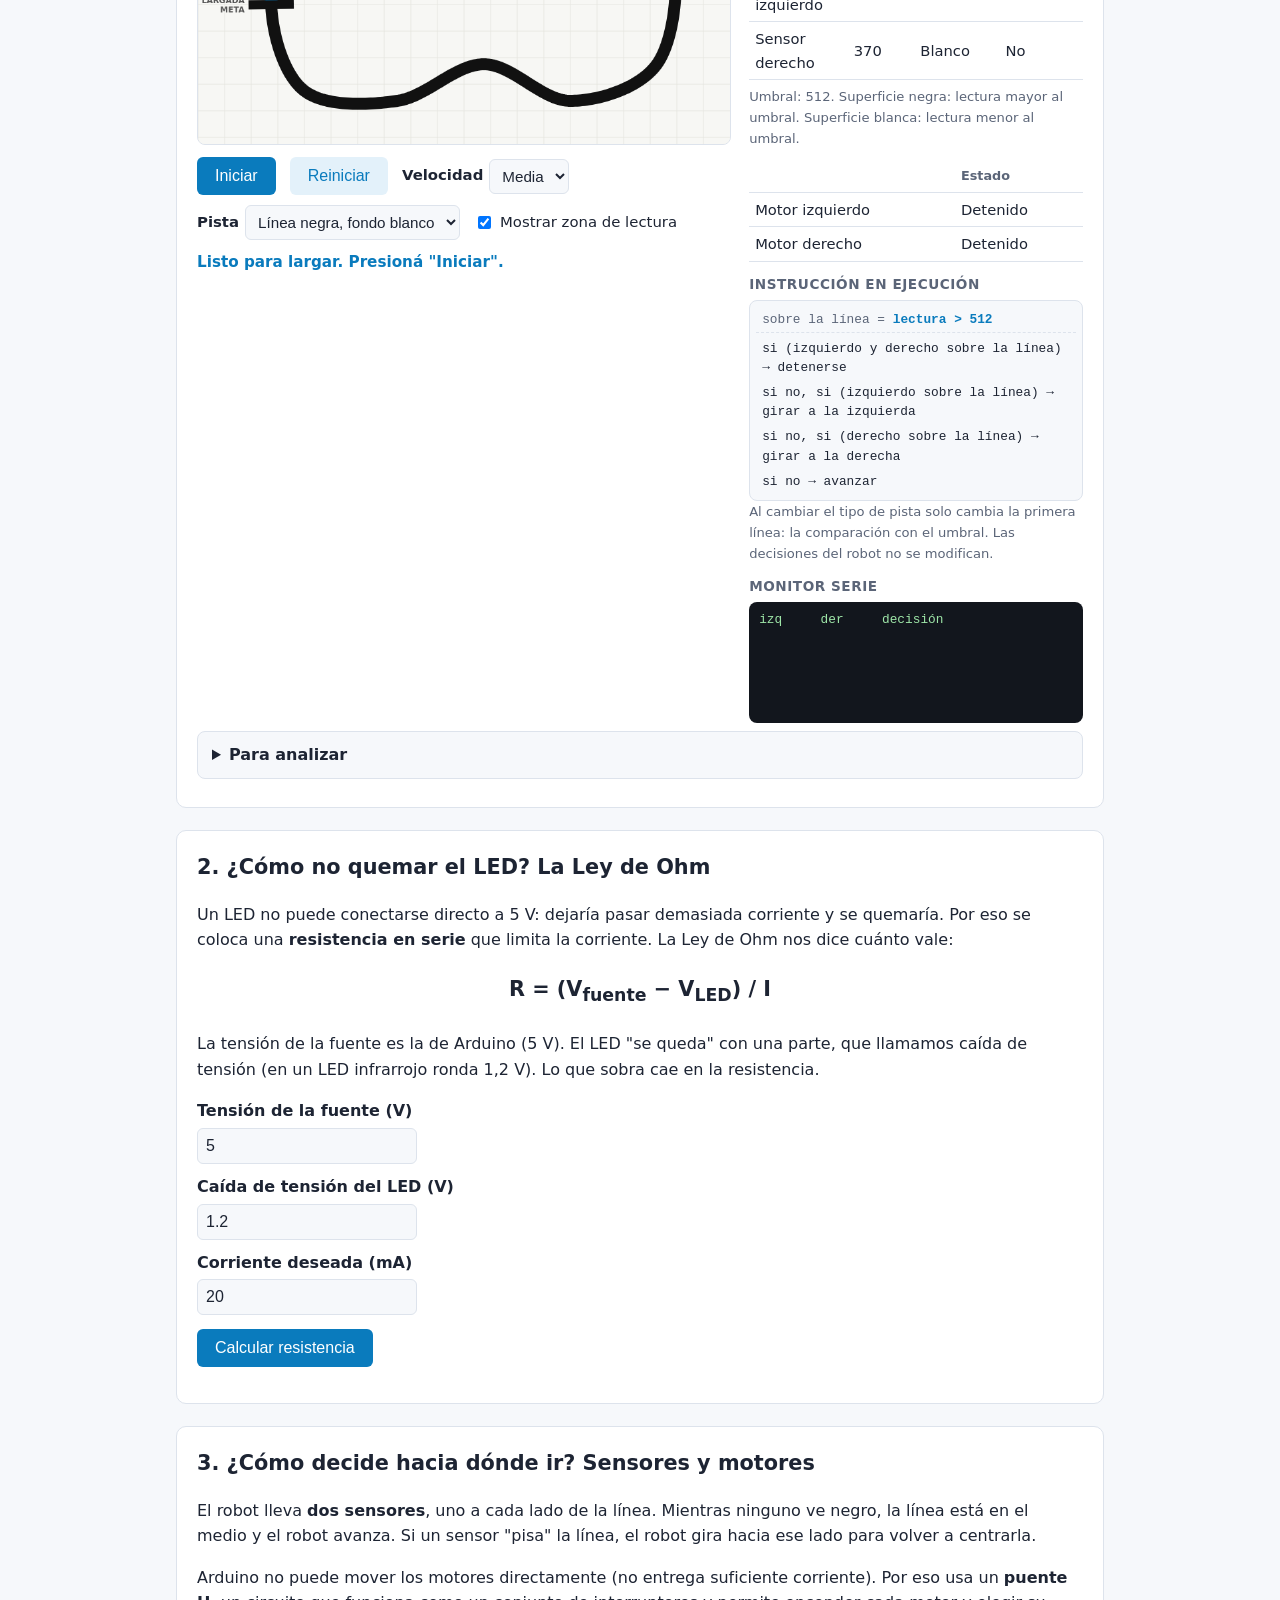
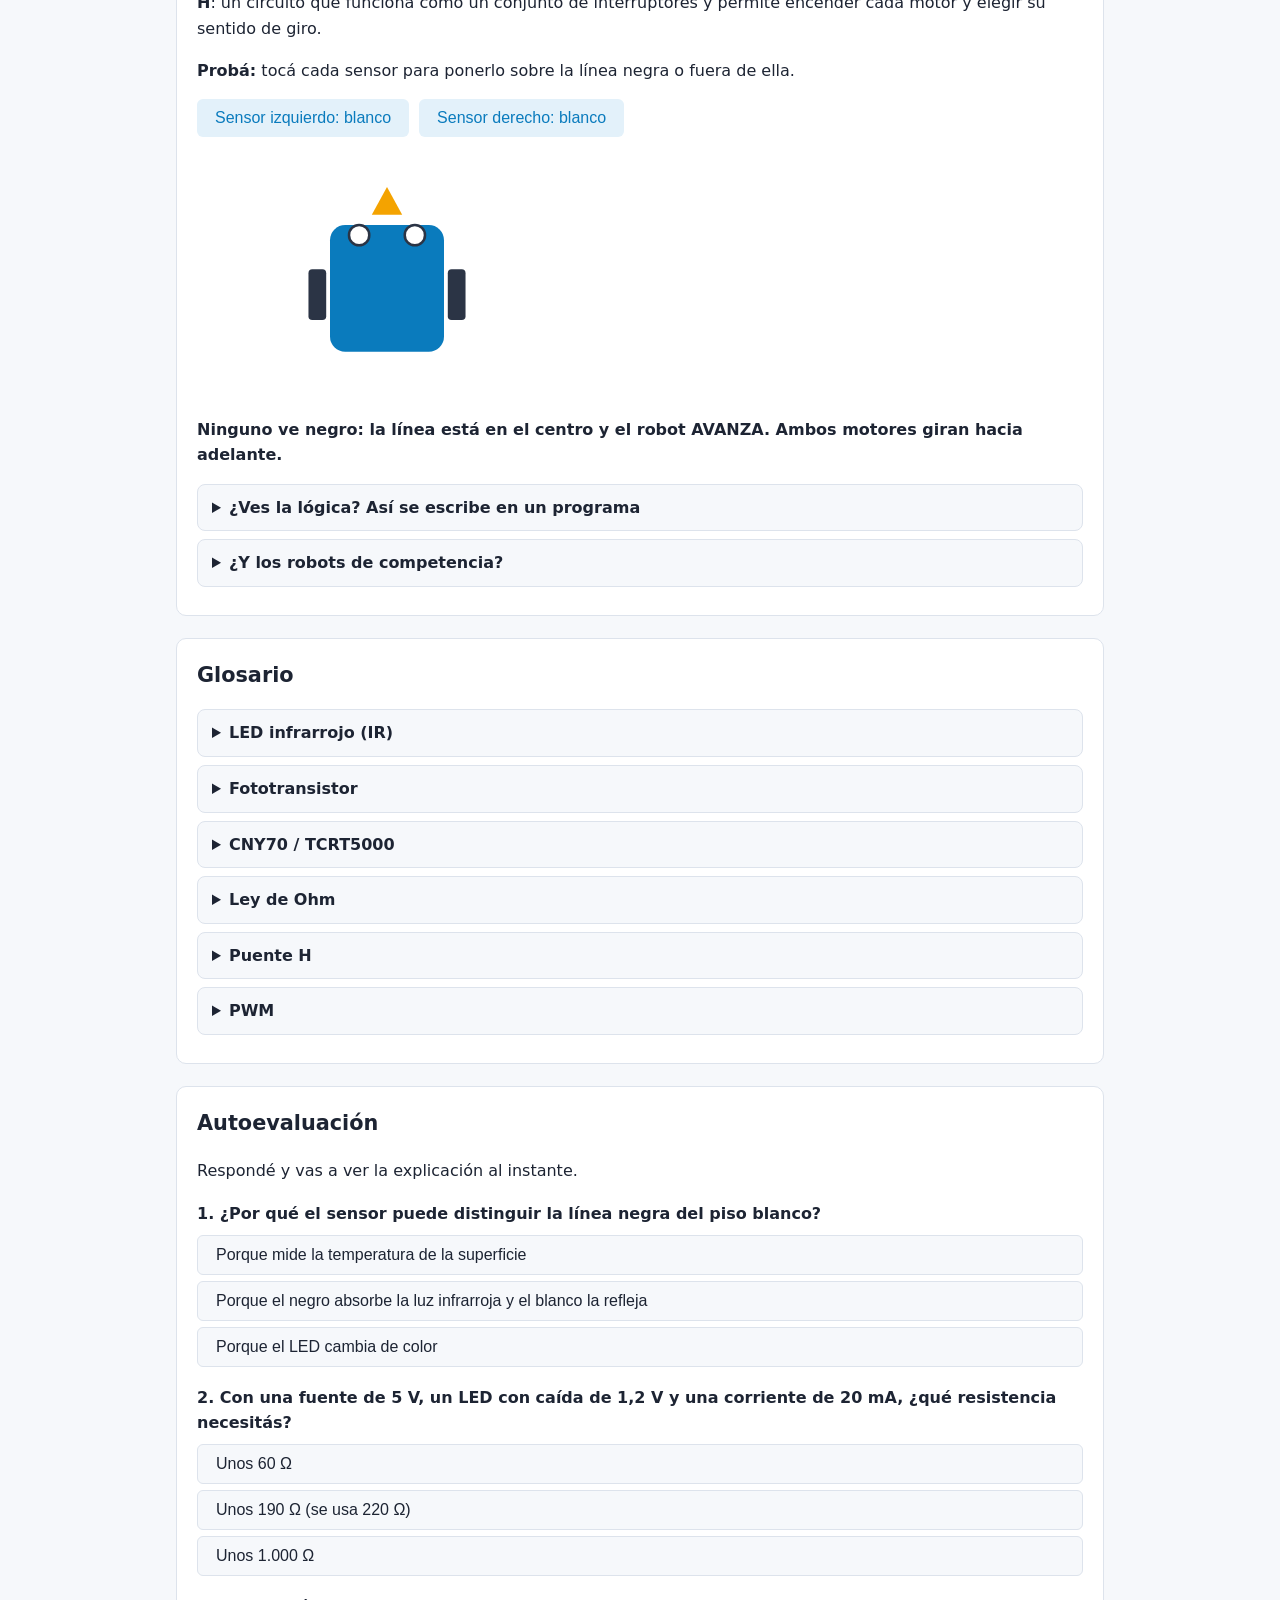
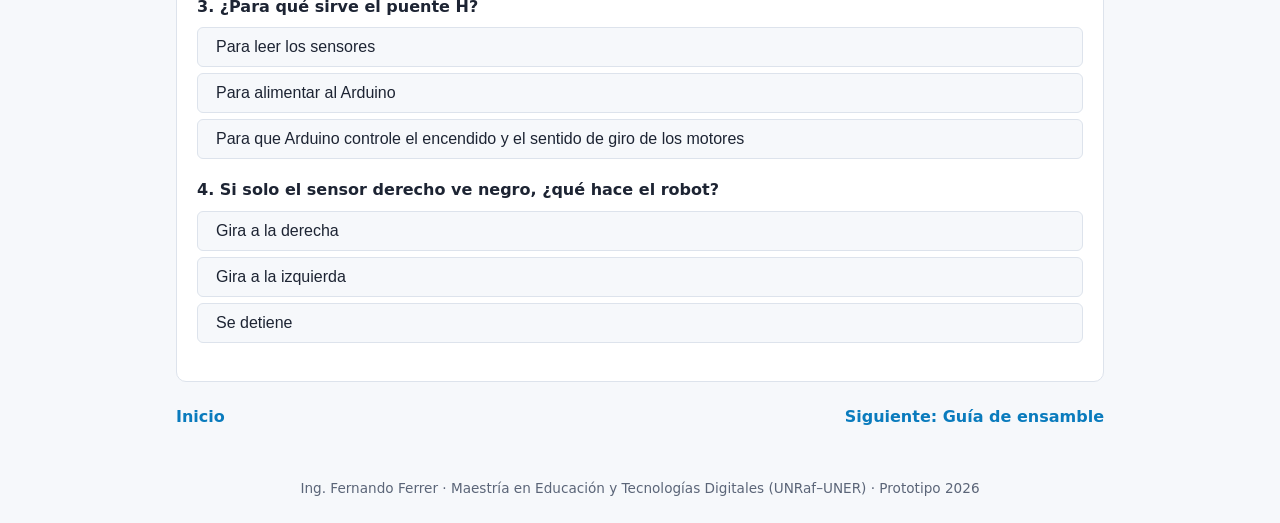
==== commit 0c2f16fe: "Add files via upload" ====
--- a/como-funciona.html
+++ b/como-funciona.html
@@ -21,7 +21,7 @@
     <img src="Imagen/Enc-UNRAF-web-3.png" alt="Universidad Nacional de Rafaela (UNRaf)" onerror="this.style.display='none'">
     <img src="Imagen/Logo%20Uner%20Original.png" alt="Universidad Nacional de Entre Ríos (UNER)" onerror="this.style.display='none'">
   </div>
-  <p class="copete">Taller de Producción de Material Educativo<br><strong>Trabajo integrador</strong></p>
+  <p class="copete"><span class="taller">Taller de Producción de Material Educativo</span><br><strong>Trabajo integrador</strong></p>
   <span class="fase">Fase 2 · Revisión conceptual</span>
   <h1>¿Cómo funciona?</h1>
   <p>Cómo "ve" la línea, cómo se protege el circuito y cómo decide hacia dónde moverse</p>
